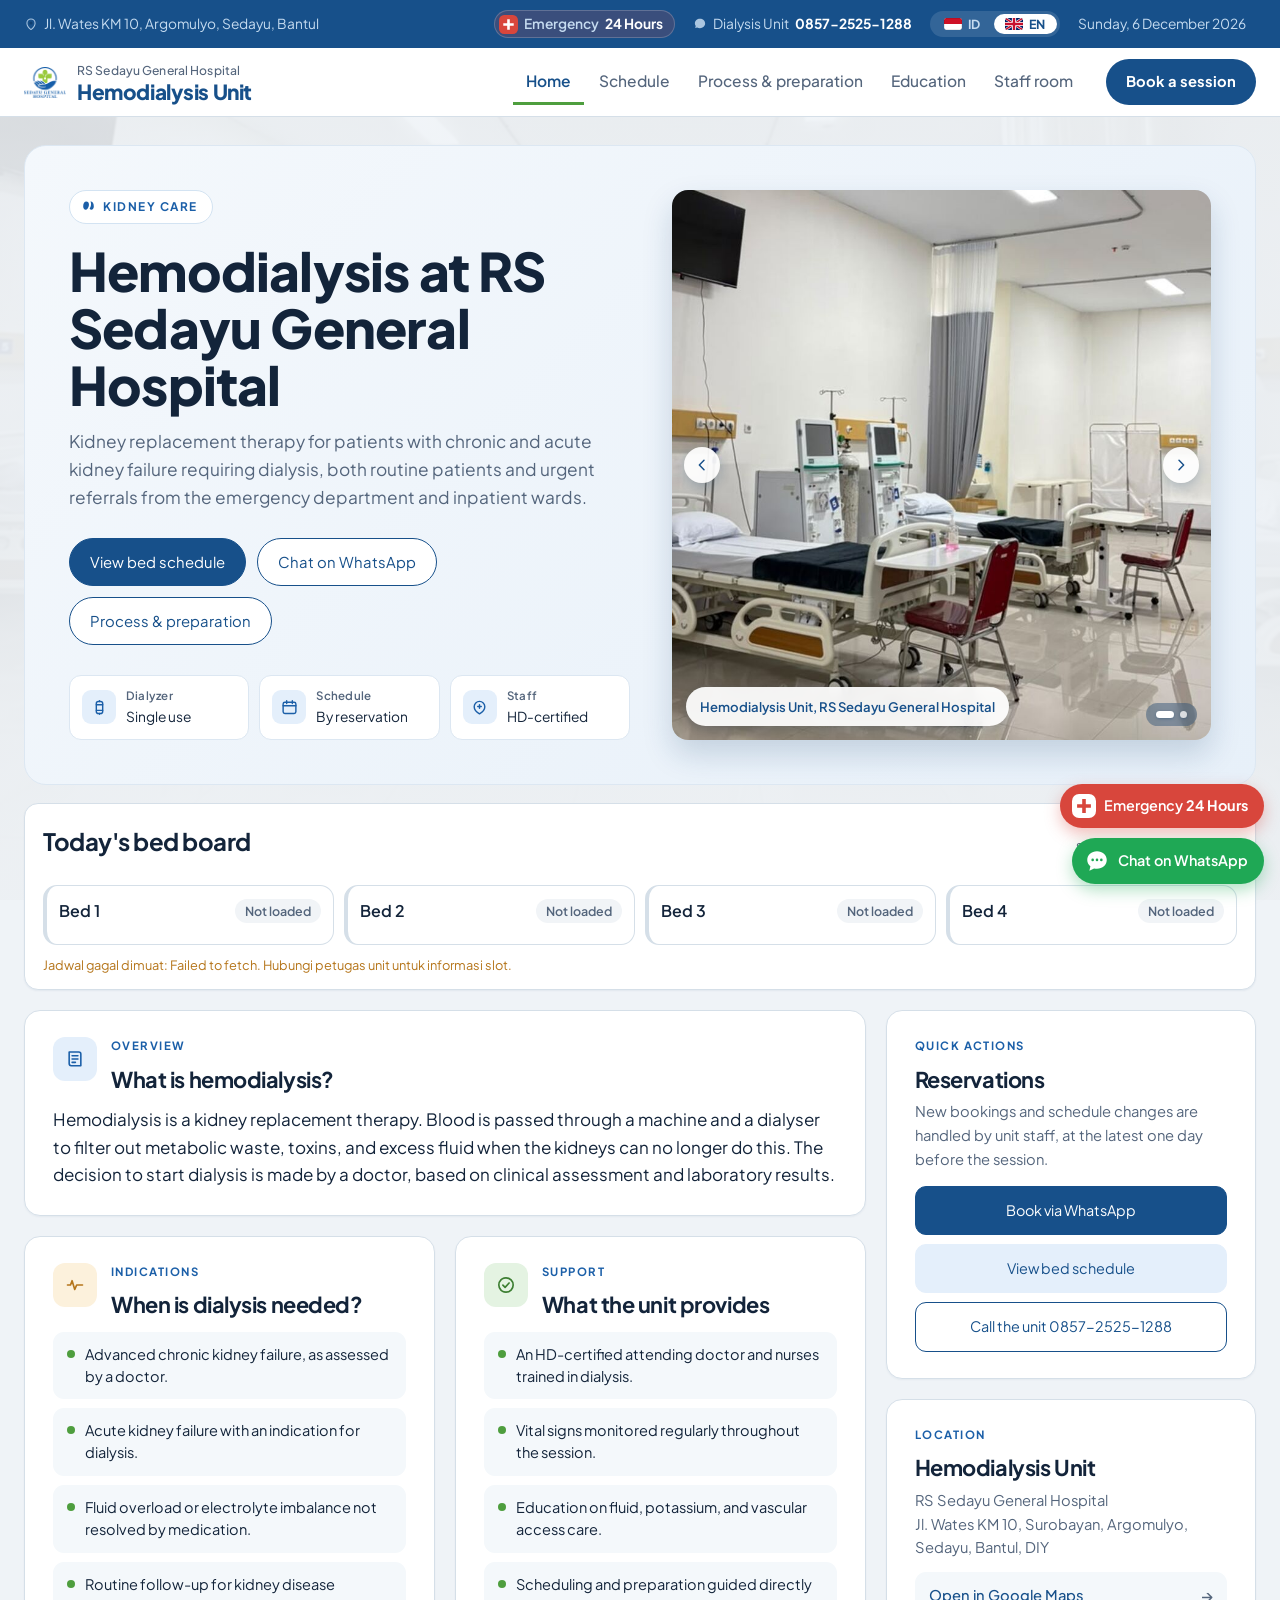
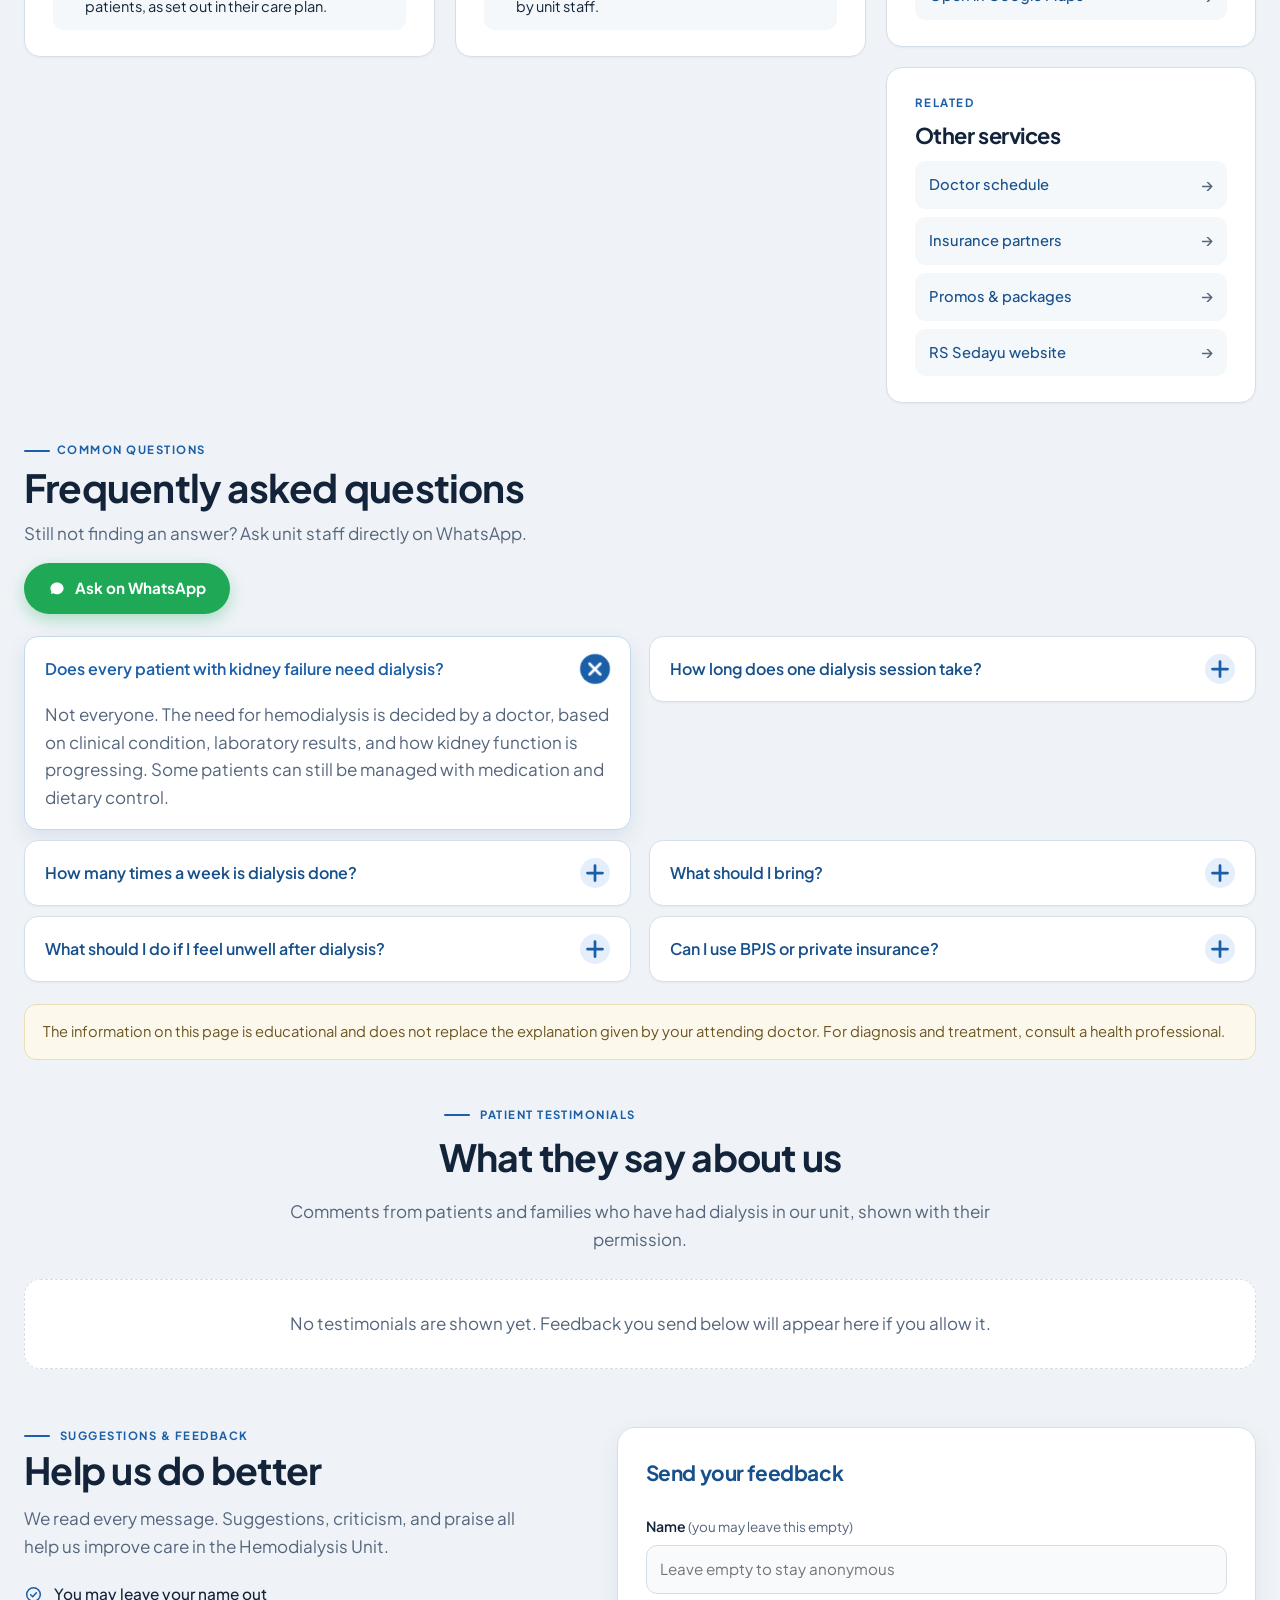
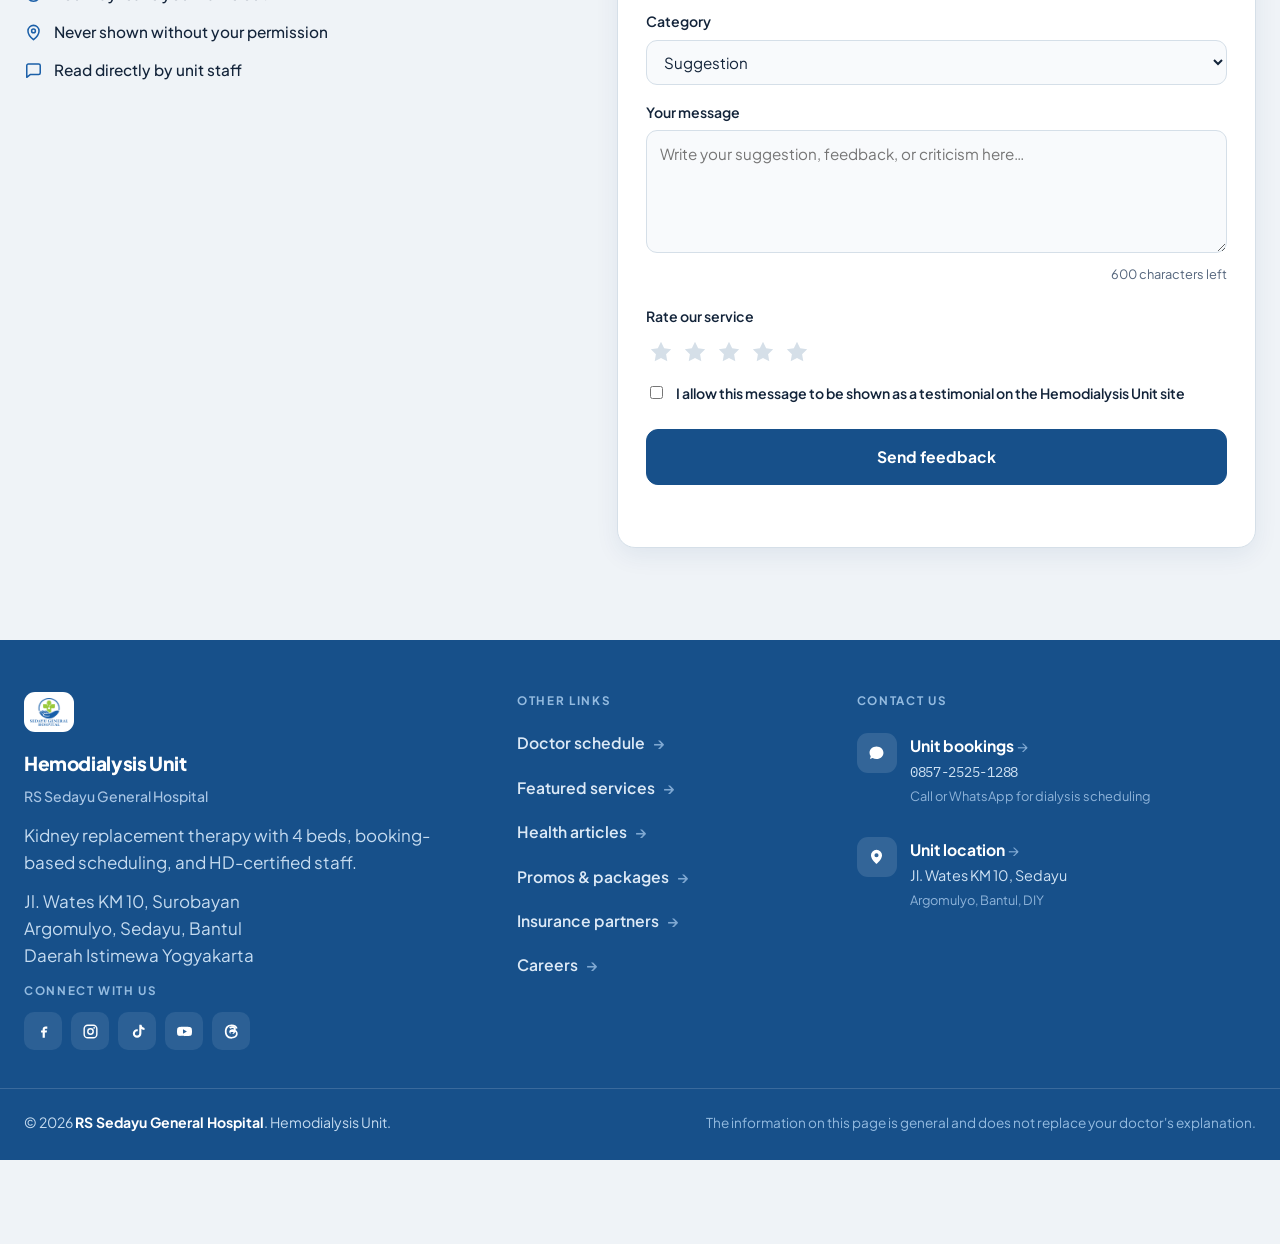
==== index.html @ 42bfd293 "Aplikasi petugas berdiri sendiri, tanpa tulisan bed kosong - Kalimat "Belum ada reservasi hari ini" " ====
<!DOCTYPE html>
<html lang="id">
<head>
<meta charset="utf-8"/>
<meta content="width=device-width, initial-scale=1" name="viewport"/>
<title>Unit Hemodialisis — RS Sedayu General Hospital</title>
<meta content="Jadwal, alur pelayanan, edukasi pasien, dan ruang staf Unit Hemodialisis RS Sedayu General Hospital." name="description"/>
<meta content="#0E3B6B" name="theme-color"/>
<link href="manifest.json" rel="manifest"/>
<link href="assets/img/favicon-32.png?v=63" rel="icon" sizes="32x32" type="image/png"/>
<link href="assets/img/icon-192.png?v=63" rel="icon" sizes="192x192" type="image/png"/>
<link href="assets/img/apple-touch-icon.png?v=63" rel="apple-touch-icon"/>
<link href="https://fonts.googleapis.com" rel="preconnect"/>
<link crossorigin="" href="https://fonts.gstatic.com" rel="preconnect"/>
<link href="https://fonts.googleapis.com/css2?family=IBM+Plex+Mono:wght@400;500&amp;family=Plus+Jakarta+Sans:wght@400;500;600;700;800&amp;display=swap" rel="stylesheet"/>
<link href="assets/css/style.css?v=63" rel="stylesheet"/>
</head>
<body>
<div aria-hidden="true" class="latar-foto"></div>
<a class="skip" data-t="t000" href="#utama">Lompat ke konten</a>
<div class="topbar">
<div class="wrap topbar-in">
<span class="tb tb-alamat" data-t="t001"><svg aria-hidden="true" fill="none" height="14" stroke="currentColor" stroke-linecap="round" stroke-linejoin="round" stroke-width="1.8" viewbox="0 0 24 24" width="14"><path d="M12 21.5s7-5.5 7-11a7 7 0 1 0-14 0c0 5.5 7 11 7 11z"></path><circle cx="12" cy="10.2" fill="#0E3B6B" r="2.6" stroke="none"></circle></svg>Jl. Wates KM 10, Argomulyo, Sedayu, Bantul</span>
<div class="tb-kanan">
<span class="tb tb-igd" data-t="t002"><svg aria-hidden="true" class="igd-tanda" height="19" viewbox="0 0 24 24" width="19"><rect fill="#D8463C" height="24" rx="6.5" width="24"></rect><path d="M10.35 5.4h3.3v4.95h4.95v3.3h-4.95v4.95h-3.3v-4.95H5.4v-3.3h4.95z" fill="#fff"></path></svg>IGD <b>24 Jam</b></span>
<a class="tb" data-t="t003" href="https://wa.me/6285725251288" rel="noopener" target="_blank"><svg aria-hidden="true" fill="currentColor" height="14" stroke="none" viewbox="0 0 24 24" width="14"><path d="M12 3.2c-4.9 0-8.8 3.6-8.8 8 0 1.6.5 3.1 1.5 4.4l-1 3.2 3.4-1a9.6 9.6 0 0 0 4.9 1.3c4.9 0 8.8-3.6 8.8-8s-3.9-7.9-8.8-7.9z"></path></svg>Unit HD <b>0857-2525-1288</b></a>
<div class="bahasa" role="group" aria-label="Pilih bahasa / Choose language">
        <button type="button" class="bhs is-on" data-bhs="id" aria-pressed="true"><svg class="bendera" viewBox="0 0 18 12" width="18" height="12" aria-hidden="true"><rect width="18" height="12" rx="2" fill="#fff"/><path d="M2 0h14a2 2 0 0 1 2 2v4H0V2a2 2 0 0 1 2-2z" fill="#CE1126"/><rect width="18" height="12" rx="2" fill="none" stroke="rgba(0,0,0,.18)"/></svg><span>ID</span></button>
        <button type="button" class="bhs" data-bhs="en" aria-pressed="false"><svg class="bendera" viewBox="0 0 60 40" width="18" height="12" aria-hidden="true"><defs><clipPath id="bdr"><rect width="60" height="40" rx="6"/></clipPath></defs><g clip-path="url(#bdr)"><rect width="60" height="40" fill="#012169"/><path d="M0 0 60 40M60 0 0 40" stroke="#fff" stroke-width="9"/><path d="M0 0 60 40M60 0 0 40" stroke="#C8102E" stroke-width="5"/><path d="M30 0V40M0 20H60" stroke="#fff" stroke-width="14"/><path d="M30 0V40M0 20H60" stroke="#C8102E" stroke-width="8"/></g><rect width="60" height="40" rx="6" fill="none" stroke="rgba(0,0,0,.18)" stroke-width="2"/></svg><span>EN</span></button>
      </div>
      <span class="tb tb-waktu"><span id="tanggal-hari-ini">—</span><b id="status-bed"></b></span>
</div>
</div>
</div>
<header class="masthead">
<div class="wrap masthead-in">
<a class="merek" href="./">
<img alt="" class="logo" src="assets/img/logo.png"/>
<span class="merek-teks">
<span class="rs" data-t="t004">RS Sedayu General Hospital</span>
<h1 data-t="t005">Unit Hemodialisis</h1>
</span>
</a>
<nav aria-label="Navigasi utama" class="tabs">
<button class="tab is-on" data-panel="beranda" data-t="t006">Beranda</button>
<button class="tab" data-panel="jadwal" data-t="t007">Jadwal</button>
<button class="tab" data-panel="alur" data-t="t008">Alur &amp; persiapan</button>
<button class="tab" data-panel="edukasi" data-t="t009">Edukasi</button>
<button class="tab" data-panel="staf" data-t="t010">Ruang staf</button>
</nav>
<a class="btn-daftar" data-t="t011" href="https://wa.me/6285725251288?text=Halo%2C%20saya%20ingin%20membuat%20reservasi%20hemodialisis" rel="noopener" target="_blank">Buat reservasi</a>
</div>
</header>
<main class="wrap" id="utama">
<!-- ============ BERANDA ============ -->
<section class="panel is-on" id="panel-beranda">
<div class="hero">
<div class="hero-teks">
<p class="eyebrow" data-t="t012"><svg aria-hidden="true" fill="currentColor" height="15" viewbox="0 0 24 24" width="15"><path d="M8.5 2.5c2.6 0 4.2 1.9 4.2 4.6 0 4.3-2.6 8.4-5.3 8.4-2.2 0-3.9-2.2-3.9-5.6 0-4.3 2.1-7.4 5-7.4zm7 0c2.9 0 5 3.1 5 7.4 0 3.4-1.7 5.6-3.9 5.6-1 0-2-.6-2.8-1.6 1.4-2.1 2.3-5 2.3-7.4 0-1.6-.4-3-1.1-4z"></path></svg>LAYANAN GINJAL</p>
<h2 class="hero-judul" data-t="t013">Hemodialisis di RS Sedayu General Hospital</h2>
<p class="hero-lede" data-t="t014">Terapi pengganti ginjal untuk pasien gagal ginjal kronik dan gagal ginjal akut dengan indikasi dialisis, baik pasien rutin maupun rujukan cito dari IGD dan rawat inap.</p>
<div class="hero-aksi">
<button class="btn" data-ke="jadwal" data-t="t015">Lihat jadwal bed</button>
<a class="btn btn-ghost" data-t="t016" href="https://wa.me/6285725251288?text=Halo%2C%20saya%20ingin%20menanyakan%20jadwal%20hemodialisis" rel="noopener" target="_blank">Chat WhatsApp</a>
<button class="btn btn-ghost" data-ke="alur" data-t="t017">Alur &amp; persiapan</button>
</div>
<div class="hero-fakta">
<div class="fakta">
<span aria-hidden="true" class="fakta-ikon"><svg fill="none" height="17" stroke="currentColor" stroke-linecap="round" stroke-linejoin="round" stroke-width="2" viewbox="0 0 24 24" width="17"><rect height="17" rx="3" width="9" x="7.5" y="3.5"></rect><path d="M7.5 8h9M7.5 16h9M12 3.5v-1.2M12 20.5v1.2"></path></svg></span>
<span data-t="t018"><b>Dializer</b>Single use</span>
</div>
<div class="fakta">
<span aria-hidden="true" class="fakta-ikon"><svg fill="none" height="17" stroke="currentColor" stroke-linecap="round" stroke-linejoin="round" stroke-width="2" viewbox="0 0 24 24" width="17"><rect height="16" rx="2.5" width="18" x="3" y="4.5"></rect><path d="M3 9.5h18M8 2.5v4M16 2.5v4"></path></svg></span>
<span data-t="t019"><b>Jadwal</b>Berbasis reservasi</span>
</div>
<div class="fakta">
<span aria-hidden="true" class="fakta-ikon"><svg fill="none" height="17" stroke="currentColor" stroke-linecap="round" stroke-linejoin="round" stroke-width="2" viewbox="0 0 24 24" width="17"><path d="M12 21s-7.5-4.6-7.5-10.2A7.5 7.5 0 0 1 12 3.3a7.5 7.5 0 0 1 7.5 7.5C19.5 16.4 12 21 12 21z"></path><path d="M12 8.2v5M9.5 10.7h5"></path></svg></span>
<span data-t="t020"><b>Tenaga</b>Bersertifikat HD</span>
</div>
</div>
</div>
<figure aria-label="Foto Unit Hemodialisis" aria-roledescription="carousel" class="hero-foto">
<div class="slide-jalur" id="slide-jalur" tabindex="0">
<div class="slide-item"><img alt="Ruang dialisis Unit Hemodialisis RS Sedayu General Hospital dengan bed dan mesin hemodialisis" decoding="async" height="900" loading="eager" src="assets/img/unit-hd.jpg?v=63" width="1200"/><span class="slide-ket" data-t="t021">Unit Hemodialisis RS Sedayu General Hospital</span></div>
<div class="slide-item"><img alt="Ruang dialisis dengan beberapa bed dan mesin hemodialisis" decoding="async" height="900" loading="lazy" src="assets/img/galeri-1.jpg?v=63" width="1200"/><span class="slide-ket" data-t="t212">Ruang dialisis</span></div>
</div>
<button aria-label="Foto sebelumnya" class="slide-nav prev" id="slide-mundur" type="button"><svg aria-hidden="true" fill="none" height="16" stroke="currentColor" stroke-linecap="round" stroke-linejoin="round" stroke-width="2.2" viewbox="0 0 24 24" width="16"><path d="M15 5l-7 7 7 7"></path></svg></button>
<button aria-label="Foto berikutnya" class="slide-nav next" id="slide-maju" type="button"><svg aria-hidden="true" fill="none" height="16" stroke="currentColor" stroke-linecap="round" stroke-linejoin="round" stroke-width="2.2" viewbox="0 0 24 24" width="16"><path d="M9 5l7 7-7 7"></path></svg></button>
<div class="slide-titik" id="slide-titik"></div>
</figure>
</div>
<div class="board" id="papan-jadwal">
<div class="board-head">
<h2 data-t="t022">Papan jadwal hari ini</h2>
<p class="board-sub" id="papan-sub">Memuat data…</p>
</div>
<div class="board-body" id="papan-isi"></div>
<p class="board-foot" id="papan-status"></p>
</div>
<a class="promo" data-t="t023" hidden="" href="https://sedayugeneralhospital.com/promo/promo-hemodialisis-8eO6U" id="promo-hd" rel="noopener" target="_blank">
<span class="promo-teks"><strong>Promo Hemodialisis</strong><span id="promo-batas">Berlaku sampai 30 September 2026</span></span>
<span class="promo-aksi">Lihat promo</span>
</a>
<div class="grid-2 stats">
<div class="stat"><p class="stat-num" id="stat-pasien">—</p><p class="stat-lab" data-t="t024">reservasi dialisis hari ini</p></div>
<div class="stat"><p class="stat-num" id="stat-mesin">—</p><p class="stat-lab" data-t="t025">bed terpakai hari ini dari <span id="stat-mesin-total">4</span></p></div>
</div>
<div class="isi-dua">
<div class="kolom-utama">
<article class="kartu">
<div class="kartu-kepala">
<span aria-hidden="true" class="lencana lc-biru"><svg fill="none" height="20" stroke="currentColor" stroke-linecap="round" stroke-linejoin="round" stroke-width="1.9" viewbox="0 0 24 24" width="20"><path d="M5 3.5h11.5a2.5 2.5 0 0 1 2.5 2.5v14H7.5A2.5 2.5 0 0 1 5 17.5z"></path><path d="M8.5 8h7M8.5 12h7M8.5 16h4"></path></svg></span>
<div><p class="mata" data-t="t027">Ringkasan</p><h2 data-t="t028">Apa itu hemodialisis?</h2></div>
</div>
<p data-t="t029">Hemodialisis adalah terapi pengganti ginjal. Darah dialirkan melalui mesin dan dializer untuk menyaring limbah metabolisme, racun, dan kelebihan cairan ketika ginjal tidak lagi mampu menjalankan fungsinya. Keputusan memulai dialisis ditentukan dokter berdasarkan evaluasi klinis dan hasil laboratorium.</p>
</article>
<div class="grid-2 rapat">
<article class="kartu">
<div class="kartu-kepala">
<span aria-hidden="true" class="lencana lc-kuning"><svg fill="none" height="20" stroke="currentColor" stroke-linecap="round" stroke-linejoin="round" stroke-width="2" viewbox="0 0 24 24" width="20"><path d="M3 12h3.6l1.9-5.2 3.2 10.6L14 12h7"></path></svg></span>
<div><p class="mata" data-t="t030">Indikasi</p><h2 data-t="t031">Kapan dialisis dibutuhkan?</h2></div>
</div>
<ul class="poin">
<li data-t="t032">Gagal ginjal kronik tahap lanjut sesuai penilaian dokter.</li>
<li data-t="t033">Gagal ginjal akut dengan indikasi dialisis.</li>
<li data-t="t034">Kelebihan cairan atau gangguan elektrolit yang tidak teratasi dengan obat.</li>
<li data-t="t035">Kontrol rutin pasien penyakit ginjal sesuai rencana medis.</li>
</ul>
</article>
<article class="kartu">
<div class="kartu-kepala">
<span aria-hidden="true" class="lencana lc-hijau"><svg fill="none" height="20" stroke="currentColor" stroke-linecap="round" stroke-linejoin="round" stroke-width="2" viewbox="0 0 24 24" width="20"><circle cx="12" cy="12" r="8.6"></circle><path d="M8.3 12.2l2.6 2.6 4.8-5.2"></path></svg></span>
<div><p class="mata" data-t="t036">Dukungan</p><h2 data-t="t037">Dukungan layanan</h2></div>
</div>
<ul class="poin">
<li data-t="t038">Dokter penanggung jawab bersertifikat HD dan perawat mahir HD.</li>
<li data-t="t039">Tanda vital dipantau berkala selama dialisis berlangsung.</li>
<li data-t="t040">Edukasi cairan, kalium, dan perawatan akses vaskuler.</li>
<li data-t="t041">Jadwal dan persiapan diarahkan langsung oleh petugas unit.</li>
</ul>
</article>
</div>
</div>
<aside class="kolom-sisi">
<article class="kartu">
<p class="mata" data-t="t052">Aksi cepat</p>
<h2 data-t="t053">Reservasi</h2>
<p class="kartu-lede" data-t="t054">Reservasi baru dan perubahan jadwal dialisis dilakukan lewat petugas unit, paling lambat satu hari sebelum jadwal.</p>
<div class="tumpuk">
<a class="btn" data-t="t055" href="https://wa.me/6285725251288?text=Halo%2C%20saya%20ingin%20membuat%20reservasi%20hemodialisis" rel="noopener" target="_blank">Buat reservasi lewat WhatsApp</a>
<button class="btn btn-lembut" data-ke="jadwal" data-t="t056">Lihat jadwal bed</button>
<a class="btn btn-ghost" data-t="t057" href="tel:+6285725251288">Telepon unit 0857-2525-1288</a>
</div>
</article>
<article class="kartu">
<p class="mata" data-t="t058">Lokasi</p>
<h2 data-t="t059">Unit Hemodialisis</h2>
<p class="kartu-lede" data-t="t060">RS Sedayu General Hospital<br/>Jl. Wates KM 10, Surobayan, Argomulyo, Sedayu, Bantul, DIY</p>
<ul class="tautan">
<li data-t="t061"><a href="https://www.google.com/maps/search/?api=1&amp;query=RS+Sedayu+General+Hospital+Argomulyo+Bantul" rel="noopener" target="_blank">Buka di Google Maps<span aria-hidden="true">→</span></a></li>
</ul>
</article>
<article class="kartu">
<p class="mata" data-t="t062">Terkait</p>
<h2 data-t="t063">Layanan lain</h2>
<ul class="tautan">
<li data-t="t064"><a href="https://sedayugeneralhospital.com/jadwal" rel="noopener" target="_blank">Jadwal dokter<span aria-hidden="true">→</span></a></li>
<li data-t="t065"><a href="https://sedayugeneralhospital.com/rekanan" rel="noopener" target="_blank">Rekanan asuransi<span aria-hidden="true">→</span></a></li>
<li data-t="t066"><a href="https://sedayugeneralhospital.com/promo" rel="noopener" target="_blank">Promo &amp; paket<span aria-hidden="true">→</span></a></li>
<li data-t="t067"><a href="https://sedayugeneralhospital.com" rel="noopener" target="_blank">Situs RS Sedayu<span aria-hidden="true">→</span></a></li>
</ul>
</article>
</aside>
</div>
<section aria-labelledby="judul-faq" class="faq faq-tumpuk">
<div class="faq-kiri">
<p class="mata mata-garis" data-t="s01"><span class="garis" aria-hidden="true"></span>Pertanyaan umum</p>
<h2 class="faq-judul" data-t="s02" id="judul-faq">Pertanyaan yang sering diajukan</h2>
<p class="faq-lede" data-t="s03">Belum menemukan jawabannya? Tanyakan langsung kepada petugas unit lewat WhatsApp.</p>
<a class="btn-wa" data-t="s04" href="https://wa.me/6285725251288?text=Halo%2C%20saya%20ingin%20bertanya%20tentang%20layanan%20hemodialisis" target="_blank" rel="noopener"><svg viewBox="0 0 24 24" width="18" height="18" aria-hidden="true" fill="currentColor"><path d="M12 3.2c-4.9 0-8.8 3.6-8.8 8 0 1.6.5 3.1 1.5 4.4l-1 3.2 3.4-1a9.6 9.6 0 0 0 4.9 1.3c4.9 0 8.8-3.6 8.8-8s-3.9-7.9-8.8-7.9z"/></svg>Tanya lewat WhatsApp</a>
</div>
<div class="faq-daftar">
<details class="tanya" open="">
<summary data-t="t070">Apakah semua pasien gagal ginjal harus cuci darah?<svg aria-hidden="true" class="panah" fill="none" height="20" stroke="currentColor" stroke-linecap="round" stroke-linejoin="round" stroke-width="2.2" viewbox="0 0 24 24" width="20"><path d="M12 6v12M6 12h12"></path></svg></summary>
<div class="jawab"><p data-t="t071">Tidak semua. Kebutuhan hemodialisis ditentukan dokter berdasarkan kondisi klinis, hasil pemeriksaan laboratorium, dan perkembangan fungsi ginjal. Sebagian pasien masih cukup dikelola dengan obat dan pengaturan makan.</p></div>
</details>
<details class="tanya">
<summary data-t="t072">Berapa lama satu sesi dialisis berlangsung?<svg aria-hidden="true" class="panah" fill="none" height="20" stroke="currentColor" stroke-linecap="round" stroke-linejoin="round" stroke-width="2.2" viewbox="0 0 24 24" width="20"><path d="M12 6v12M6 12h12"></path></svg></summary>
<div class="jawab"><p data-t="t073">Rata-rata 4–5 jam, sudah termasuk penimbangan berat badan, pemasangan akses, dan observasi setelah dialisis. Datanglah 30 menit sebelum jam reservasi agar pemeriksaan awal tidak terburu-buru.</p></div>
</details>
<details class="tanya">
<summary data-t="t074">Berapa kali dialisis dilakukan dalam seminggu?<svg aria-hidden="true" class="panah" fill="none" height="20" stroke="currentColor" stroke-linecap="round" stroke-linejoin="round" stroke-width="2.2" viewbox="0 0 24 24" width="20"><path d="M12 6v12M6 12h12"></path></svg></summary>
<div class="jawab"><p data-t="t075">Frekuensinya ditentukan dokter penanggung jawab, berbeda antar pasien. Di unit ini jadwal tidak memakai shift tetap, melainkan disepakati bersama petugas lewat reservasi.</p></div>
</details>
<details class="tanya">
<summary data-t="t076">Apa yang perlu dibawa saat datang?<svg aria-hidden="true" class="panah" fill="none" height="20" stroke="currentColor" stroke-linecap="round" stroke-linejoin="round" stroke-width="2.2" viewbox="0 0 24 24" width="20"><path d="M12 6v12M6 12h12"></path></svg></summary>
<div class="jawab"><p data-t="t077">Kartu kontrol dialisis, kartu identitas, kartu jaminan, dan obat rutin yang sedang diminum. Pasien baru menambahkan surat pengantar serta hasil laboratorium terbaru dari Poliklinik Penyakit Dalam atau IGD.</p></div>
</details>
<details class="tanya">
<summary data-t="t078">Apa yang harus dilakukan bila ada keluhan setelah dialisis?<svg aria-hidden="true" class="panah" fill="none" height="20" stroke="currentColor" stroke-linecap="round" stroke-linejoin="round" stroke-width="2.2" viewbox="0 0 24 24" width="20"><path d="M12 6v12M6 12h12"></path></svg></summary>
<div class="jawab"><p data-t="t079">Hubungi petugas unit di 0857-2525-1288 untuk keluhan ringan. Bila muncul sesak hebat, nyeri dada, perdarahan dari lokasi tusukan yang tidak berhenti, demam tinggi, atau penurunan kesadaran, segera ke IGD tanpa menunggu jadwal berikutnya.</p></div>
</details>
<details class="tanya">
<summary data-t="t080">Apakah bisa memakai BPJS atau asuransi?<svg aria-hidden="true" class="panah" fill="none" height="20" stroke="currentColor" stroke-linecap="round" stroke-linejoin="round" stroke-width="2.2" viewbox="0 0 24 24" width="20"><path d="M12 6v12M6 12h12"></path></svg></summary>
<div class="jawab"><p data-t="t081">Daftar penjamin yang bekerja sama tercantum di halaman rekanan RS Sedayu General Hospital. Pastikan status penjaminan Anda saat membuat reservasi agar tidak ada kendala pada hari dialisis.</p></div>
</details>
</div>
</section>
<p class="catatan-edu" data-t="t082">Informasi di halaman ini bersifat edukatif dan tidak menggantikan penjelasan dokter penanggung jawab pasien. Untuk diagnosis dan penanganan, konsultasikan kondisi Anda kepada tenaga kesehatan.</p>
  <section class="testi" aria-labelledby="judul-testi">
    <div class="testi-kepala">
      <p class="mata mata-garis" data-t="s05"><span class="garis" aria-hidden="true"></span>Testimoni pasien</p>
      <h2 id="judul-testi" data-t="s06">Apa kata mereka tentang kami</h2>
      <p class="testi-lede" data-t="s07">Pendapat pasien dan keluarga yang pernah menjalani dialisis di unit kami, ditampilkan atas izin mereka.</p>
    </div>
    <div class="testi-grid" id="testi-isi"></div>
    <p class="note" id="testi-catatan"></p>
  </section>
  <section class="saran" aria-labelledby="judul-saran">
    <div class="saran-kiri">
      <p class="mata mata-garis" data-t="s08"><span class="garis" aria-hidden="true"></span>Kotak saran &amp; masukan</p>
      <h2 id="judul-saran" data-t="s09">Bantu kami menjadi lebih baik</h2>
      <p class="saran-lede" data-t="s10">Setiap masukan kami baca. Saran, kritik, maupun apresiasi sama-sama membantu kami memperbaiki pelayanan Unit Hemodialisis.</p>
      <ul class="saran-poin">
        <li><svg viewBox="0 0 24 24" width="19" height="19" aria-hidden="true" fill="none" stroke="currentColor" stroke-width="1.9" stroke-linecap="round" stroke-linejoin="round"><circle cx="12" cy="12" r="8.6"/><path d="M8.4 12.2l2.6 2.6 4.6-5"/></svg><span data-t="s11">Boleh tanpa nama</span></li>
        <li><svg viewBox="0 0 24 24" width="19" height="19" aria-hidden="true" fill="none" stroke="currentColor" stroke-width="1.9" stroke-linecap="round" stroke-linejoin="round"><path d="M12 21s7-5.5 7-11a7 7 0 1 0-14 0c0 5.5 7 11 7 11z"/><circle cx="12" cy="10" r="2.4"/></svg><span data-t="s12">Tidak ditampilkan tanpa izin Anda</span></li>
        <li><svg viewBox="0 0 24 24" width="19" height="19" aria-hidden="true" fill="none" stroke="currentColor" stroke-width="1.9" stroke-linecap="round" stroke-linejoin="round"><path d="M20.5 15.2a2 2 0 0 1-2 2H7.8L3.5 20.6V5.8a2 2 0 0 1 2-2h13a2 2 0 0 1 2 2z"/></svg><span data-t="s13">Dibaca langsung oleh petugas unit</span></li>
      </ul>
    </div>
    <form class="saran-kartu" id="form-saran" novalidate>
      <h3 data-t="s14">Kirim saran Anda</h3>
      <label for="sr-nama"><span data-t="s15">Nama</span> <em data-t="s16">(boleh dikosongkan)</em></label>
      <input id="sr-nama" name="nama" type="text" maxlength="40" autocomplete="name" data-ph="s17" placeholder="Kosongkan bila ingin tanpa nama">
      <label for="sr-kategori" data-t="s18">Kategori</label>
      <select id="sr-kategori" name="kategori">
        <option data-t="s19">Saran</option>
        <option data-t="s20">Kritik</option>
        <option data-t="s21">Apresiasi</option>
        <option data-t="s22">Pertanyaan</option>
      </select>
      <label for="sr-pesan" data-t="s23">Pesan Anda</label>
      <textarea id="sr-pesan" name="pesan" rows="4" maxlength="600" required data-ph="s24" placeholder="Tuliskan saran, masukan, atau kritik Anda di sini…"></textarea>
      <p class="sisa-huruf"><span id="sr-sisa">600</span> <span data-t="s25">huruf tersisa</span></p>
      <p class="label-nilai" data-t="s26">Penilaian layanan</p>
      <div class="bintang" id="sr-bintang" role="radiogroup" aria-label="Penilaian layanan"></div>
      <label class="setuju"><input type="checkbox" id="sr-izin"><span data-t="s27">Saya mengizinkan pesan ini ditampilkan sebagai testimoni di situs Unit Hemodialisis</span></label>
      <button type="submit" class="btn" id="sr-kirim" data-t="s28">Kirim saran</button>
      <p class="sr-pesan" id="sr-status" role="status"></p>
    </form>
  </section>
</section>
<!-- ============ JADWAL ============ -->
<section class="panel" hidden="" id="panel-jadwal">
<h2 data-t="t083">Jadwal dialisis</h2>
<p class="lede" data-t="t084">Unit tidak memakai shift tetap. Setiap sesi dialisis dijadwalkan lewat reservasi. Pilih tanggal untuk melihat pemakaian 4 bed.</p>
<div aria-label="Pilih tanggal" class="dayrow" id="pilih-hari" role="group"></div>
<div class="board-body" id="jadwal-isi"></div>
<p class="board-foot" id="jadwal-status"></p>
<h3 data-t="t085">Cara membuat reservasi</h3>
<ol class="checks">
<li data-t="t086">Hubungi petugas unit di <a href="https://wa.me/6285725251288" rel="noopener" target="_blank">0857-2525-1288</a> (telepon atau WhatsApp) untuk memilih tanggal dan jam yang masih tersedia.</li>
<li data-t="t087">Pasien baru membawa surat pengantar dan hasil laboratorium terbaru dari Poliklinik Penyakit Dalam atau IGD.</li>
<li data-t="t088">Datang 30 menit sebelum jam reservasi untuk pendaftaran, penimbangan, dan pemeriksaan awal.</li>
</ol>
<p class="note" data-t="t089">Durasi dialisis rata-rata 4–5 jam, termasuk penimbangan, pemasangan akses, dan observasi pasca-dialisis.</p>
</section>
<!-- ============ ALUR ============ -->
<section class="panel" hidden="" id="panel-alur">
<h2 data-t="t090">Alur pelayanan</h2>
<p class="lede" data-t="t091">Urutan yang dilalui pasien setiap kali datang untuk dialisis.</p>
<ol class="flow">
<li><h3 data-t="t092">Pendaftaran</h3><p data-t="t093">Pasien mendaftar di loket dengan kartu identitas, kartu jaminan, dan kartu kontrol dialisis.</p></li>
<li><h3 data-t="t094">Penimbangan berat badan</h3><p data-t="t095">Berat badan pra-dialisis ditimbang untuk menghitung target ultrafiltrasi. Selisih dengan berat kering menentukan jumlah cairan yang ditarik.</p></li>
<li><h3 data-t="t096">Pemeriksaan awal</h3><p data-t="t097">Perawat memeriksa tanda vital, keluhan, kondisi akses vaskuler, dan menilai kelayakan dialisis hari itu bersama dokter.</p></li>
<li><h3 data-t="t098">Priming mesin</h3><p data-t="t099">Mesin dan dializer disiapkan sesuai resep dialisis, diverifikasi dua petugas sebelum digunakan.</p></li>
<li><h3 data-t="t100">Dialisis berlangsung</h3><p data-t="t101">Tanda vital dipantau berkala. Sampaikan kepada perawat jika muncul pusing, mual, kram, atau sesak.</p></li>
<li><h3 data-t="t102">Terminasi dan observasi</h3><p data-t="t103">Darah dikembalikan, akses ditekan hingga perdarahan berhenti, berat badan pasca-dialisis ditimbang, dan pasien diobservasi sebelum pulang.</p></li>
</ol>
<h2 data-t="t104">Persiapan sebelum datang</h2>
<ul class="checks">
<li data-t="t105">Bawa kartu kontrol dialisis dan obat rutin yang sedang diminum.</li>
<li data-t="t106">Makan secukupnya sebelum dialisis, jangan datang dalam keadaan perut kosong.</li>
<li data-t="t107">Gunakan baju berlengan longgar agar akses vaskuler mudah dijangkau.</li>
<li data-t="t108">Datang 30 menit sebelum jam reservasi agar penimbangan dan pemeriksaan tidak terburu-buru.</li>
<li data-t="t109">Beri tahu petugas bila sejak dialisis terakhir mengalami demam, muntah, diare, atau perdarahan.</li>
</ul>
</section>
<!-- ============ EDUKASI ============ -->
<section class="panel" hidden="" id="panel-edukasi">
<h2 data-t="t110">Edukasi pasien</h2>
<p class="lede" data-t="t111">Empat hal yang paling menentukan kondisi Anda di antara dua jadwal dialisis.</p>
<div class="grid-2">
<article class="edu">
<span aria-hidden="true" class="edu-ikon ik-cairan"><svg fill="currentColor" height="30" viewbox="0 0 24 24" width="30"><path d="M12 2.6c3.7 4.5 5.8 7.5 5.8 10.1a5.8 5.8 0 0 1-11.6 0c0-2.6 2.1-5.6 5.8-10.1z"></path></svg></span>
<h3 data-t="t112">Cairan</h3>
<p data-t="t113">Kenaikan berat badan antar dialisis sebaiknya tidak melebihi 3–5% berat kering. Kelebihan cairan menyebabkan sesak, bengkak, dan tekanan darah naik, serta membuat penarikan cairan saat dialisis terasa berat.</p>
<p class="tip" data-t="t114">Ukur minum dengan botol takar, hisap es batu kecil untuk mengurangi haus, dan kurangi makanan asin karena garam memicu rasa haus.</p>
</article>
<article class="edu">
<span aria-hidden="true" class="edu-ikon ik-kalium"><svg fill="currentColor" height="30" viewbox="0 0 24 24" width="30"><path d="M12 20.3 4.6 13a4.6 4.6 0 1 1 7.4-5.3A4.6 4.6 0 1 1 19.4 13z"></path><path d="M3.2 12.4h4l1.6-3.2 2.6 7 2-4.3 1.2 2h4" fill="none" stroke="#fff" stroke-linecap="round" stroke-linejoin="round" stroke-width="1.6"></path></svg></span>
<h3 data-t="t115">Kalium</h3>
<p data-t="t116">Kalium tinggi dapat menimbulkan aritmia dan henti jantung tanpa gejala pendahuluan yang jelas. Batasi pisang, air kelapa, alpukat, kentang, bayam, kacang-kacangan, dan kuah sayur yang pekat.</p>
<p class="tip" data-t="t117">Potong kecil sayuran lalu rendam air hangat 2 jam dan rebus dengan air baru untuk menurunkan kadar kaliumnya.</p>
</article>
<article class="edu">
<span aria-hidden="true" class="edu-ikon ik-akses"><svg fill="currentColor" height="30" viewbox="0 0 24 24" width="30"><path d="M3 12h3.4l2-5.4 3.2 11.2 2.4-6.6 1.4 3.2H21" fill="none" stroke="currentColor" stroke-linecap="round" stroke-linejoin="round" stroke-width="2.1"></path></svg></span>
<h3 data-t="t118">Akses vaskuler</h3>
<p data-t="t119">Fistula atau kateter adalah jalur hidup Anda. Raba getaran (<em>thrill</em>) pada fistula setiap hari; bila getaran hilang, lengan nyeri, atau area kemerahan dan bengkak, segera hubungi unit.</p>
<p class="tip" data-t="t120">Jangan mengukur tekanan darah, mengambil darah, atau mengangkat beban berat dengan lengan yang terpasang fistula. Kateter jangan sampai basah.</p>
</article>
<article class="edu">
<span aria-hidden="true" class="edu-ikon ik-obat"><svg fill="currentColor" height="30" viewbox="0 0 24 24" width="30"><rect height="6.8" rx="3.4" transform="rotate(-38 12 12)" width="18.8" x="2.6" y="8.6"></rect><path d="M9.1 14.9 14.9 9.1" fill="none" stroke="#fff" stroke-linecap="round" stroke-width="1.7"></path></svg></span>
<h3 data-t="t121">Obat dan nutrisi</h3>
<p data-t="t122">Pengikat fosfat diminum bersama suapan pertama, bukan setelah makan. Kebutuhan protein pasien dialisis justru lebih tinggi dari orang sehat, jadi jangan mengurangi lauk tanpa anjuran dokter atau ahli gizi.</p>
<p class="tip" data-t="t123">Bawa daftar obat setiap kontrol, termasuk jamu dan suplemen, karena sebagian dapat membebani ginjal dan jantung.</p>
</article>
</div>
<div class="warn">
<h3 data-t="t124">Segera ke IGD tanpa menunggu jadwal bila</h3>
<ul>
<li data-t="t125">Sesak napas hebat atau tidak bisa berbaring datar.</li>
<li data-t="t126">Nyeri dada, jantung berdebar tidak teratur, atau lemas mendadak.</li>
<li data-t="t127">Perdarahan dari lokasi tusukan yang tidak berhenti dengan penekanan.</li>
<li data-t="t128">Demam tinggi, menggigil, atau kateter tampak bernanah.</li>
<li data-t="t129">Kejang, penurunan kesadaran, atau muntah terus-menerus.</li>
</ul>
</div>
</section>
<!-- ============ RUANG STAF ============ -->
<section class="panel" hidden="" id="panel-staf">
<div class="gate" id="gerbang-staf">
<h2 data-t="t130">Ruang staf</h2>
<p data-t="t131">Berisi daftar SPO, ceklis harian, dan rekap tindakan unit. Masukkan PIN unit untuk membuka.</p>
<div class="gate-form">
<label data-t="t132" for="pin">PIN unit</label>
<input autocomplete="off" id="pin" inputmode="numeric" placeholder="••••" type="password"/>
<button class="btn" data-t="t133" id="buka-staf">Buka</button>
</div>
<p class="err" id="pin-pesan" role="alert"></p>
<p class="note" data-t="t134">Data pasien disimpan di Google Sheet unit yang bersifat privat, bukan di situs ini. Setiap penyimpanan diperiksa PIN-nya di server, dan PIN diblokir sementara setelah 5 kali salah. Pengunjung umum hanya melihat bed terisi atau kosong.</p>
</div>
<div hidden="" id="isi-staf">
<div class="staf-head">
<h2 data-t="t135">Ruang staf</h2>
<button class="btn btn-ghost" data-t="t136" id="kunci-staf">Kunci kembali</button>
</div>
<p class="note" id="info-codeblue"></p>
<div class="staf-dua">
<details class="staf-kolom lipat">
<summary><h3 data-t="t137" id="judul-form">Tambah reservasi</h3><span aria-hidden="true" class="lipat-panah"><svg fill="none" height="16" stroke="currentColor" stroke-linecap="round" stroke-linejoin="round" stroke-width="2.2" viewbox="0 0 24 24" width="16"><path d="M6 9l6 6 6-6"></path></svg></span></summary>
<div aria-live="polite" class="status-bed" id="status-bed-form"></div>
<div class="form-res" id="form-reservasi">
<label data-t="f01">Tanggal<input id="res-tanggal" type="date"/></label>
<label data-t="f02">Bed<select id="res-bed"></select></label>
<label class="span2" data-t="f03">Shift<select id="res-shift"><option data-t="t200" value="P">Pagi · 06.00–11.00</option><option data-t="t201" value="S">Siang · 13.30–19.00</option></select></label>
<label class="span2" data-t="f05">Nama pasien<input autocomplete="off" id="res-nama" maxlength="60" placeholder="Tn Budi S" type="text"/></label>
<label data-t="f06">Status pasien<select id="res-status"><option data-t="t138">Pasien Baru</option><option data-t="t139">Pasien Rutin</option></select></label>
<label data-t="f07">RS perujuk<input id="res-rs" maxlength="40" placeholder="misal: RS Panti Rapih" type="text"/></label>
<label class="span2" data-t="f08">Alamat (opsional)<input id="res-alamat" maxlength="60" placeholder="misal: Gamping, Sleman" type="text"/></label>
<label class="span2" data-t="f09">Keterangan (opsional)<input id="res-ket" maxlength="200" placeholder="misal: akses CDL, cek HB ulang" type="text"/></label>
<label data-t="f10">Diisi oleh (opsional)<input id="res-petugas" maxlength="30" placeholder="nama petugas" type="text"/></label>
</div>
<div class="ceklis-aksi">
<button class="btn" data-t="t140" id="simpan-res">Simpan reservasi</button>
<button class="btn btn-ghost" data-t="t141" hidden="" id="batal-res">Batal</button>
<span id="res-pesan" role="status"></span>
</div>
</details>
<details class="staf-kolom lipat">
<summary><h3 data-t="t220">Daftar tunggu</h3><span aria-hidden="true" class="lipat-panah"><svg fill="none" height="16" stroke="currentColor" stroke-linecap="round" stroke-linejoin="round" stroke-width="2.2" viewbox="0 0 24 24" width="16"><path d="M6 9l6 6 6-6"></path></svg></span></summary>
<p class="lede" data-t="t221">Pasien yang menunggu bed kosong pada tanggal yang dipilih di formulir sebelah. Tekan Pindahkan bila ada bed yang kosong.</p>
<ul class="docs" id="daftar-tunggu"></ul>
</details>
</div>
<div class="staf-dua staf-dua-isian">
<details class="lipat">
<summary><h3 data-t="t222">Register pasien dialisis</h3><span aria-hidden="true" class="lipat-panah"><svg fill="none" height="16" stroke="currentColor" stroke-linecap="round" stroke-linejoin="round" stroke-width="2.2" viewbox="0 0 24 24" width="16"><path d="M6 9l6 6 6-6"></path></svg></span></summary>
<p class="lede" data-t="t223">Tersimpan ke Google Sheet register pasien dialisis unit.</p>
<div class="pakai-data">
<label data-t="t228">Salin dari pasien terdaftar<select id="pilih-pasien-register"></select></label>
<button class="btn btn-ghost" data-t="t229" id="pakai-pasien-register" type="button">Pakai data</button>
</div>
<div class="form-res" id="form-register"></div>
<div class="ceklis-aksi">
<button class="btn" data-t="t224" id="simpan-register">Simpan register</button>
<span id="register-pesan" role="status"></span>
</div>
</details>
<details class="lipat">
<summary><h3 data-t="t225">Tindakan harian HD</h3><span aria-hidden="true" class="lipat-panah"><svg fill="none" height="16" stroke="currentColor" stroke-linecap="round" stroke-linejoin="round" stroke-width="2.2" viewbox="0 0 24 24" width="16"><path d="M6 9l6 6 6-6"></path></svg></span></summary>
<p class="lede" data-t="t226">Tersimpan ke tab bulan berjalan pada Google Sheet tindakan harian.</p>
<div class="form-res" id="form-tindakan"></div>
<div class="ceklis-aksi">
<button class="btn" data-t="t227" id="simpan-tindakan">Simpan tindakan</button>
<span id="tindakan-pesan" role="status"></span>
</div>
</details>
</div>
<datalist id="rs-rujukan"></datalist>
<datalist id="daftar-pasien"></datalist>
<h3 data-t="t142">Reservasi mendatang</h3>
<ul class="docs kartu-res" id="daftar-res"></ul>
<details class="lipat">
<summary><h3 data-t="t143">Dokumen dan SPO</h3><span aria-hidden="true" class="lipat-panah"><svg fill="none" height="16" stroke="currentColor" stroke-linecap="round" stroke-linejoin="round" stroke-width="2.2" viewbox="0 0 24 24" width="16"><path d="M6 9l6 6 6-6"></path></svg></span></summary>
<ul class="docs" id="daftar-spo"></ul>
</details>
<details class="lipat">
<summary><h3 data-t="t144">Ceklis harian</h3><span aria-hidden="true" class="lipat-panah"><svg fill="none" height="16" stroke="currentColor" stroke-linecap="round" stroke-linejoin="round" stroke-width="2.2" viewbox="0 0 24 24" width="16"><path d="M6 9l6 6 6-6"></path></svg></span></summary>
<p class="lede" data-t="t145">Tersimpan di perangkat ini per tanggal. Salin hasilnya ke buku ceklis unit di akhir hari.</p>
<div class="grid-2" id="ceklis"></div>
<div class="ceklis-aksi">
<button class="btn" data-t="t146" id="salin-ceklis">Salin rekap ceklis</button>
<button class="btn btn-ghost" data-t="t147" id="reset-ceklis">Kosongkan hari ini</button>
<span class="ok" id="ceklis-pesan" role="status"></span>
</div>
</details>
<details class="lipat">
<summary><h3 data-t="t148">Rekap tindakan</h3><span aria-hidden="true" class="lipat-panah"><svg fill="none" height="16" stroke="currentColor" stroke-linecap="round" stroke-linejoin="round" stroke-width="2.2" viewbox="0 0 24 24" width="16"><path d="M6 9l6 6 6-6"></path></svg></span></summary>
<div class="stats stats-staf">
<div class="stat"><p class="stat-num" id="stat-bulan">—</p><p class="stat-lab" data-t="t026">tindakan bulan ini</p></div>
</div>
<div class="bars" id="rekap-bar"></div>
<p class="note" id="rekap-ket"></p>
</details>
</div>
</section>
</main>
<footer class="kaki">
<div class="wrap kaki-atas">
<div class="kaki-merek">
<img alt="" class="kaki-logo" src="assets/img/logo.png"/>
<p class="kaki-nama" data-t="t149">Unit Hemodialisis<br/><span>RS Sedayu General Hospital</span></p>
<p data-t="t150">Terapi pengganti ginjal dengan 4 bed, jadwal berbasis reservasi, dan tenaga bersertifikat HD.</p>
<p data-t="t151">Jl. Wates KM 10, Surobayan<br/>Argomulyo, Sedayu, Bantul<br/>Daerah Istimewa Yogyakarta</p>
<p class="kaki-sub" data-t="t152">Terhubung dengan kami</p>
<div class="kaki-sosial">
<a aria-label="Facebook RS Sedayu General Hospital" href="https://www.facebook.com/people/RS-Sedayu-General-Hospital/61584137799789/" rel="noopener" target="_blank"><svg aria-hidden="true" fill="currentColor" height="19" viewbox="0 0 24 24" width="19"><path d="M14.5 8.4h2.3V5.6h-2.3c-2 0-3.6 1.6-3.6 3.6v1.4H8.9v2.8h2v6.6h2.8v-6.6h2.3l.5-2.8h-2.8V9.2c0-.4.4-.8.8-.8z"></path></svg></a>
<a aria-label="Instagram RS Sedayu General Hospital" href="https://www.instagram.com/sedayugeneralhospital/" rel="noopener" target="_blank"><svg aria-hidden="true" fill="currentColor" height="19" viewbox="0 0 24 24" width="19"><rect fill="none" height="16" rx="4.6" stroke="currentColor" stroke-width="1.8" width="16" x="4" y="4"></rect><circle cx="12" cy="12" fill="none" r="3.4" stroke="currentColor" stroke-width="1.8"></circle><circle cx="16.6" cy="7.4" r="1.1"></circle></svg></a>
<a aria-label="TikTok RS Sedayu General Hospital" href="https://www.tiktok.com/@sedayugeneralhospital" rel="noopener" target="_blank"><svg aria-hidden="true" fill="currentColor" height="19" viewbox="0 0 24 24" width="19"><path d="M14.3 3.5h2.6a4.6 4.6 0 0 0 4 4v2.6a7.1 7.1 0 0 1-4-1.3v5.6a5.4 5.4 0 1 1-5.4-5.4c.3 0 .5 0 .8.1v2.7a2.7 2.7 0 1 0 1.9 2.6z"></path></svg></a>
<a aria-label="YouTube RS Sedayu General Hospital" href="https://www.youtube.com/@SedayuGeneralHospital" rel="noopener" target="_blank"><svg aria-hidden="true" fill="currentColor" height="19" viewbox="0 0 24 24" width="19"><path d="M21.1 8.2a2.4 2.4 0 0 0-1.7-1.7C17.9 6.1 12 6.1 12 6.1s-5.9 0-7.4.4A2.4 2.4 0 0 0 2.9 8.2 25 25 0 0 0 2.5 12a25 25 0 0 0 .4 3.8 2.4 2.4 0 0 0 1.7 1.7c1.5.4 7.4.4 7.4.4s5.9 0 7.4-.4a2.4 2.4 0 0 0 1.7-1.7 25 25 0 0 0 .4-3.8 25 25 0 0 0-.4-3.8zM10.1 14.8V9.2l4.9 2.8z"></path></svg></a>
<a aria-label="Threads RS Sedayu General Hospital" href="https://www.threads.com/@sedayugeneralhospital" rel="noopener" target="_blank"><svg aria-hidden="true" fill="currentColor" height="19" viewbox="0 0 24 24" width="19"><path d="M12.2 21c-2.9 0-5.1-1-6.6-2.8C4.3 16.6 3.6 14.5 3.6 12s.7-4.6 2-6.2C7.1 4 9.3 3 12.2 3c2 0 3.7.5 5 1.4 1.2.9 2 2.1 2.5 3.6l-2.2.6c-.7-2.2-2.3-3.4-5.3-3.4-2.2 0-3.8.7-4.9 2-1 1.2-1.5 2.9-1.5 4.8s.5 3.6 1.5 4.8c1.1 1.3 2.7 2 4.9 2 2 0 3.4-.5 4.3-1.4.8-.8 1.2-1.8 1.2-2.7 0-1-.4-1.8-1.1-2.4-.4 1.6-1.8 3-4 3-1.9 0-3.4-1.2-3.4-3 0-1.9 1.6-3.1 3.9-3.1.8 0 1.5.1 2.1.3 0-1.2-.8-1.9-2.2-1.9-1 0-1.7.3-2.2 1l-1.8-1.2c.9-1.3 2.3-1.9 4-1.9 2.8 0 4.4 1.7 4.4 4.3v.6c1.5.9 2.4 2.4 2.4 4.3 0 1.6-.6 3.1-1.9 4.2-1.3 1.2-3.2 1.8-5.7 1.8zm.3-8.3c-1.2 0-1.9.5-1.9 1.2 0 .7.6 1.2 1.5 1.2 1.3 0 2.2-.9 2.4-2.2-.6-.1-1.3-.2-2-.2z"></path></svg></a>
</div>
</div>
<nav aria-labelledby="kaki-taut" class="kaki-kolom">
<p class="kaki-sub" data-t="t153" id="kaki-taut">Tautan lainnya</p>
<ul class="kaki-taut">
<li data-t="t154"><a href="https://sedayugeneralhospital.com/jadwal" rel="noopener" target="_blank">Jadwal dokter<span aria-hidden="true">→</span></a></li>
<li data-t="t155"><a href="https://sedayugeneralhospital.com/coe" rel="noopener" target="_blank">Layanan unggulan<span aria-hidden="true">→</span></a></li>
<li data-t="t156"><a href="https://sedayugeneralhospital.com/artikel" rel="noopener" target="_blank">Artikel kesehatan<span aria-hidden="true">→</span></a></li>
<li data-t="t157"><a href="https://sedayugeneralhospital.com/promo" rel="noopener" target="_blank">Promo &amp; paket<span aria-hidden="true">→</span></a></li>
<li data-t="t158"><a href="https://sedayugeneralhospital.com/rekanan" rel="noopener" target="_blank">Rekanan asuransi<span aria-hidden="true">→</span></a></li>
<li data-t="t159"><a href="https://sedayugeneralhospital.com/karier" rel="noopener" target="_blank">Karier<span aria-hidden="true">→</span></a></li>
</ul>
</nav>
<div class="kaki-kolom">
<p class="kaki-sub" data-t="t160">Hubungi kami</p>
<ul class="kaki-hubungi">
<li data-t="t161"><a href="https://wa.me/6285725251288" rel="noopener" target="_blank">
<span class="kaki-ikon"><svg aria-hidden="true" fill="currentColor" height="19" viewbox="0 0 24 24" width="19"><path d="M12 3.2c-4.9 0-8.8 3.6-8.8 8 0 1.6.5 3.1 1.5 4.4l-1 3.2 3.4-1a9.6 9.6 0 0 0 4.9 1.3c4.9 0 8.8-3.6 8.8-8s-3.9-7.9-8.8-7.9z"></path></svg></span>
<span class="kaki-isi"><b>Reservasi unit <span aria-hidden="true">→</span></b><em>0857-2525-1288</em><small>Telepon atau WhatsApp untuk jadwal dialisis</small></span></a></li>
<li data-t="t163"><a href="https://www.google.com/maps/search/?api=1&amp;query=RS+Sedayu+General+Hospital+Argomulyo+Bantul" rel="noopener" target="_blank">
<span class="kaki-ikon"><svg aria-hidden="true" fill="currentColor" height="19" viewbox="0 0 24 24" width="19"><path d="M12 21.5s7-5.5 7-11a7 7 0 1 0-14 0c0 5.5 7 11 7 11zm0-8.4a2.6 2.6 0 1 1 0-5.2 2.6 2.6 0 0 1 0 5.2z"></path></svg></span>
<span class="kaki-isi"><b>Lokasi unit <span aria-hidden="true">→</span></b><em class="biasa">Jl. Wates KM 10, Sedayu</em><small>Argomulyo, Bantul, DIY</small></span></a></li>
</ul>
</div>
</div>
<div class="wrap kaki-bawah">
<p data-t="t164">© 2026 <b>RS Sedayu General Hospital</b>. Unit Hemodialisis.</p>
<p class="note" data-t="t165">Informasi di halaman ini bersifat umum, bukan pengganti penjelasan dokter.</p>
</div>
</footer>
<div aria-label="Kontak cepat" class="melayang">
<a aria-label="WhatsApp IGD 24 jam" class="fab-igd" data-t="t166" href="https://wa.me/6282148871090?text=Halo%20IGD%20RS%20Sedayu%20General%20Hospital%2C%20saya%20memerlukan%20bantuan." rel="noopener" target="_blank">
<svg aria-hidden="true" height="24" viewbox="0 0 24 24" width="24"><rect fill="#fff" height="24" rx="7" width="24"></rect><path d="M10.2 5.1h3.6v5.1h5.1v3.6h-5.1v5.1h-3.6v-5.1H5.1v-3.6h5.1z" fill="#D8463C"></path></svg>
<span>IGD <b>24 Jam</b></span>
</a>
<a aria-label="Chat WhatsApp unit" class="fab-wa" data-t="t167" href="https://wa.me/6285725251288?text=Halo%2C%20saya%20ingin%20menanyakan%20jadwal%20hemodialisis" rel="noopener" target="_blank">
<svg aria-hidden="true" height="26" viewbox="0 0 24 24" width="26"><path d="M12 3C6.9 3 3 6.6 3 11c0 2.3 1.1 4.4 2.9 5.9L5 21l4.3-2.1c.9.2 1.8.3 2.7.3 5.1 0 9-3.6 9-8.1S17.1 3 12 3zm-4 9.2a1.2 1.2 0 110-2.4 1.2 1.2 0 010 2.4zm4 0a1.2 1.2 0 110-2.4 1.2 1.2 0 010 2.4zm4 0a1.2 1.2 0 110-2.4 1.2 1.2 0 010 2.4z" fill="currentColor"></path></svg>
<span>Chat WhatsApp</span>
</a>
</div>
<script src="assets/js/konfig.js?v=63"></script>
<script src="assets/js/en.js?v=63"></script>
<script src="assets/js/app.js?v=63"></script>
</body>
</html>
---- assets/css/style.css ----
:root{
  --ink:#13243A;
  --ink-soft:#54657C;
  --paper:#EFF3F7;
  --card:#FFFFFF;
  --blue:#1B5FA8;
  --blue-deep:#17508A;   /* navy dilembutkan; kontras teks putih 8,2:1 */
  --green:#4E9E3E;
  --amber:#B5751A;
  --kuning:#E6B152;            /* aksen kartu reservasi */
  --kuning-tua:#D59A2E;
  --kuning-lembut:#FDF6E7;
  --red:#B03030;
  --line:#D5DFE8;
  --biru-lembut:#2A6CB0;        /* biru FAQ: lebih terang dari biru tua, tetap lolos kontras AA */
  --biru-lembut-terang:#3C7FC2;
  /* Skala gerak. Tiga durasi saja, dipakai berulang, supaya seluruh situs
     terasa satu tangan. Lengkung --laju melambat tegas di ujung: gerak terasa
     mantap berhenti, bukan mengambang. */
  --gerak-1:120ms;   /* warna, latar, fokus — nyaris seketika */
  --gerak-2:220ms;   /* sorot, elevasi, tekan */
  --gerak-3:380ms;   /* masuk dan pindah panel */
  --laju:cubic-bezier(.2,0,0,1);
  --halus:cubic-bezier(.33,0,.1,1);
  --sans:"Plus Jakarta Sans",system-ui,-apple-system,sans-serif;
  --mono:"IBM Plex Mono",ui-monospace,monospace;
  /* judul memakai keluarga yang sama dengan isi, dibedakan oleh ketebalan */
  --judul:"Plus Jakarta Sans",system-ui,-apple-system,sans-serif;
}

*{box-sizing:border-box}
html{-webkit-text-size-adjust:100%}
body{
  margin:0;background:var(--paper);color:var(--ink);
  font-family:var(--sans);font-size:17px;line-height:1.62;
  -webkit-font-smoothing:antialiased;
}
.wrap{max-width:1280px;margin:0 auto;padding:0 24px}
.skip{position:absolute;left:-9999px}
.skip:focus{left:8px;top:8px;background:#fff;padding:8px 12px;z-index:30}
:focus-visible{outline:2px solid var(--blue);outline-offset:2px}

/* bilah info tipis di atas */
.topbar{background:var(--blue-deep);color:#C5DBF0;font-size:.86rem}
.topbar-in{display:flex;align-items:center;justify-content:space-between;gap:16px;
  padding-top:10px;padding-bottom:10px;flex-wrap:wrap}
.tb-kanan{display:flex;align-items:center;gap:18px;flex-wrap:wrap}
/* lencana IGD 24 jam di kiri nomor Unit HD — tanda saja, tanpa nomor telepon */
.tb-igd{gap:7px;padding:3px 12px 3px 5px;border-radius:999px;color:#fff;font-weight:600;
  background:rgba(216,70,60,.18);box-shadow:inset 0 0 0 1px rgba(255,255,255,.2)}
.tb-igd b{font-weight:700}
.tb-igd .igd-tanda{opacity:1}
.tb{display:inline-flex;align-items:center;gap:6px;color:inherit;text-decoration:none;white-space:nowrap}
.tb b{color:#fff;font-weight:700;letter-spacing:0}
.tb svg{flex:none;opacity:.85}
.tb-waktu{gap:10px}
.tb-waktu b{font-weight:600}
@media (hover:hover){a.tb:hover{color:#fff}a.tb:hover svg{opacity:1}}

/* bilah menu putih */
.masthead{background:#fff;color:var(--ink);position:sticky;top:0;z-index:15;
  border-bottom:1px solid var(--line)}
.masthead-in{display:flex;align-items:center;gap:20px;padding-top:11px;padding-bottom:11px}
.merek{display:flex;align-items:center;gap:11px;text-decoration:none;color:inherit;flex:none}
.merek-teks{display:flex;flex-direction:column;min-width:0}
.logo{width:42px;height:auto;flex:none}
.rs{font-size:.76rem;font-weight:500;letter-spacing:.01em;color:var(--ink-soft);margin:0}
h1{font-family:var(--judul);font-weight:800;font-size:1.3rem;line-height:1.15;margin:0;color:var(--blue-deep);letter-spacing:-.02em}
.btn-daftar{flex:none;background:var(--blue-deep);color:#fff;text-decoration:none;font-weight:700;
  font-size:.92rem;padding:11px 20px;border-radius:999px;white-space:nowrap}

/* tabs */
.tabs{display:flex;gap:2px;overflow-x:auto;scrollbar-width:none;flex:1;justify-content:flex-end}
.tabs::-webkit-scrollbar{display:none}
.tab{
  appearance:none;border:0;background:transparent;color:var(--ink-soft);
  font:inherit;font-size:.97rem;font-weight:500;padding:9px 13px;cursor:pointer;white-space:nowrap;
  border-bottom:3px solid transparent;border-radius:6px 6px 0 0;
}
.tab:hover{color:var(--blue-deep)}
.tab.is-on{color:var(--blue-deep);font-weight:600;border-bottom-color:var(--green)}

main.wrap{padding-top:28px;padding-bottom:48px}
.panel[hidden]{display:none}
h2{font-family:var(--judul);font-size:1.5rem;font-weight:700;margin:32px 0 10px;letter-spacing:-.02em}
.panel > h2:first-child,.board-head h2{margin-top:0}
h3{font-size:1rem;font-weight:600;margin:22px 0 6px}
p{margin:0 0 12px;max-width:68ch}
.lede{color:var(--ink-soft)}
.note{font-size:.86rem;color:var(--ink-soft)}
strong{font-weight:600}

/* papan jadwal */
.board{background:var(--card);border:1px solid var(--line);border-radius:10px;padding:18px 18px 14px}
.board-head{display:flex;flex-wrap:wrap;align-items:baseline;justify-content:space-between;gap:8px;margin-bottom:14px}
.board-sub{margin:0;font-family:var(--mono);font-size:.78rem;color:var(--ink-soft)}
.board-body{display:flex;flex-direction:column;gap:10px}
.shiftrow{display:grid;grid-template-columns:104px 1fr;gap:12px;align-items:start;
  padding:10px 0;border-top:1px solid var(--line)}
.shiftrow:first-child{border-top:0}
.shiftname{font-weight:600;font-size:.9rem}
.shifttime{display:block;font-family:var(--mono);font-size:.76rem;color:var(--ink-soft);font-weight:400}
.beds{display:flex;flex-wrap:wrap;gap:6px}
.bed{
  font-family:var(--mono);font-size:.76rem;line-height:1.3;
  border:1px solid var(--line);border-radius:6px;padding:5px 8px;min-width:58px;text-align:center;background:#F7FAFC;color:var(--ink-soft)
}
.bed.terisi{background:#E8F1FA;border-color:#B7D2EC;color:var(--blue-deep)}
.bed.isolasi{background:#FBF2E4;border-color:#E6CFA5;color:var(--amber)}
.bed b{display:block;font-weight:600;font-size:.82rem;color:inherit}
.board-foot{margin:10px 0 0;font-size:.8rem;color:var(--ink-soft)}
.board-foot:empty{display:none}
.bedgrid{display:grid;grid-template-columns:repeat(4,1fr);gap:10px}
.bedcard{background:#fff;border:1px solid var(--line);border-left:4px solid var(--green);border-radius:8px;padding:12px;min-width:0}
.bedcard header{display:flex;justify-content:space-between;align-items:center;gap:8px;margin-bottom:8px}
.bedcard h3{margin:0;font-size:1rem;white-space:nowrap}
.pill{font-size:.78rem;font-weight:600;padding:2px 10px;border-radius:999px;white-space:nowrap}
.is-kosong .pill{background:#E7F3E3;color:#2F6B24}
.is-terisi{border-left-color:var(--blue-deep)}
.is-terisi .pill{background:var(--blue-deep);color:#fff}
.is-dipesan{border-left-color:var(--blue)}
.is-dipesan .pill{background:#E8F1FA;color:var(--blue-deep)}
.bed-now{margin:0 0 8px;font-size:.86rem;color:var(--blue-deep);font-weight:500}
.bed-kosong{margin:0;font-size:.84rem;color:var(--ink-soft)}
.slots{list-style:none;margin:0;padding:0;display:grid;gap:4px}
.slots li{font-size:.82rem;color:var(--ink)}
.slots b{font-family:var(--mono);font-weight:500}
.slots small{display:block;font-size:.74rem;color:var(--ink-soft)}
.slots li.lewat{color:var(--ink-soft)}
.board-foot.demo{color:var(--amber)}

/* statistik */
.stats{margin-top:18px}
.grid-3{display:grid;grid-template-columns:repeat(3,1fr);gap:12px}
.stat{background:var(--card);border:1px solid var(--line);border-radius:10px;padding:14px 16px}
.stat-num{font-family:var(--mono);font-size:2rem;font-weight:600;margin:0;color:var(--blue-deep);line-height:1.1}
.stat-lab{margin:2px 0 0;font-size:.82rem;color:var(--ink-soft)}

.two-col{display:grid;grid-template-columns:1.4fr 1fr;gap:32px;margin-top:8px}
.facts{margin:0;display:grid;grid-template-columns:auto 1fr;gap:6px 16px;font-size:.94rem}
.facts dt{font-weight:600}
.facts dd{margin:0;color:var(--ink-soft)}

/* jadwal */
.dayrow{display:flex;gap:6px;flex-wrap:wrap;margin:6px 0 16px}
.day{appearance:none;border:1px solid var(--line);background:var(--card);color:var(--ink-soft);
  font:inherit;font-size:.86rem;padding:6px 12px;border-radius:999px;cursor:pointer}
.day[aria-pressed="true"]{background:var(--blue-deep);border-color:var(--blue-deep);color:#fff}
.tbl{border-collapse:collapse;width:100%;max-width:560px;background:var(--card);
  border:1px solid var(--line);border-radius:8px;overflow:hidden;font-size:.92rem}
.tbl th,.tbl td{padding:8px 12px;text-align:left;border-bottom:1px solid var(--line)}
.tbl th{background:#F4F8FB;font-weight:600}
.tbl tr:last-child td{border-bottom:0}
.tbl td:not(:first-child){font-family:var(--mono);font-size:.86rem}

/* alur */
.flow{list-style:none;counter-reset:l;margin:0;padding:0}
.flow li{counter-increment:l;position:relative;padding:0 0 18px 46px;border-left:2px solid var(--line);margin-left:14px}
.flow li:last-child{border-left-color:transparent;padding-bottom:0}
.flow li::before{
  content:counter(l);position:absolute;left:-15px;top:0;width:28px;height:28px;border-radius:50%;
  background:var(--blue-deep);color:#fff;font-family:var(--mono);font-size:.82rem;
  display:grid;place-items:center
}
.flow h3{margin:2px 0 4px}
.checks{margin:0;padding-left:20px;max-width:68ch}
.checks li{margin-bottom:6px}

/* edukasi */
.grid-2{display:grid;grid-template-columns:1fr 1fr;gap:14px}
.edu{background:var(--card);border:1px solid var(--line);border-radius:10px;padding:16px 18px;border-top:3px solid var(--blue)}
.edu h3{margin-top:0}
.tip{font-size:.88rem;color:var(--ink-soft);border-left:3px solid var(--green);padding-left:10px;margin-bottom:0}
.warn{margin-top:22px;background:#FDF4F2;border:1px solid #E7C4BC;border-radius:10px;padding:16px 18px}
.warn h3{margin-top:0;color:var(--red)}
.warn ul{margin:0;padding-left:20px}
.warn li{margin-bottom:4px}

/* ruang staf */
.gate{background:var(--card);border:1px solid var(--line);border-radius:10px;padding:20px;max-width:560px}
.gate-form{display:flex;gap:8px;align-items:flex-end;flex-wrap:wrap;margin:12px 0 4px}
.gate-form label{font-size:.84rem;color:var(--ink-soft);display:block;margin-bottom:4px}
#pin{font:inherit;font-family:var(--mono);padding:8px 10px;border:1px solid var(--line);border-radius:8px;width:120px}
.btn{appearance:none;border:1px solid var(--blue-deep);background:var(--blue-deep);color:#fff;
  font:inherit;font-size:.9rem;padding:8px 16px;border-radius:8px;cursor:pointer}
.btn:hover{background:var(--blue)}
.btn-ghost{background:transparent;color:var(--blue-deep)}
.btn-ghost:hover{background:#E8F1FA}
.err{color:var(--red);font-size:.86rem;min-height:1.2em;margin:4px 0}
.ok{color:var(--green);font-size:.86rem}
.staf-head{display:flex;justify-content:space-between;align-items:center;gap:12px}
.staf-head h2{margin:0}
.docs{list-style:none;margin:0;padding:0;display:grid;gap:8px}
.docs li{background:var(--card);border:1px solid var(--line);border-radius:8px;padding:10px 14px;
  display:flex;justify-content:space-between;gap:12px;align-items:center;flex-wrap:wrap}
.docs .kode{font-family:var(--mono);font-size:.78rem;color:var(--ink-soft)}
.docs a{color:var(--blue-deep)}
.ceklis-card{background:var(--card);border:1px solid var(--line);border-radius:10px;padding:14px 16px}
.ceklis-card h4{margin:0 0 8px;font-size:.95rem}
.ceklis-card label{display:flex;gap:8px;align-items:flex-start;font-size:.9rem;margin-bottom:6px;cursor:pointer}
.ceklis-card input{margin-top:4px;accent-color:var(--blue-deep)}
/* ruang staf: formulir reservasi dan daftar tunggu berdampingan sama lebar */
.staf-dua{display:grid;grid-template-columns:minmax(0,1fr) minmax(0,1fr);gap:18px;
  align-items:start;margin-top:4px}
.staf-kolom{min-width:0;background:var(--card);border:1px solid var(--line);border-radius:12px;padding:16px 18px}
/* kedua kolom atas juga bisa disimpan, seperti bagian lain di ruang staf */
.staf-kolom.lipat{margin:0;padding:0 18px}
.staf-kolom.lipat > summary{padding:14px 0}
.staf-kolom.lipat > *:last-child{margin-bottom:16px}
.staf-kolom > h3:first-child{margin-top:0}
.staf-kolom .lede{margin-top:0}
.staf-kolom .form-res{max-width:none;min-width:0;grid-template-columns:minmax(0,1fr) minmax(0,1fr)}
#daftar-tunggu{margin-bottom:0}
@media (max-width:980px){.staf-dua{grid-template-columns:minmax(0,1fr)}}
@media (max-width:760px){.staf-kolom .form-res{grid-template-columns:minmax(0,1fr)}}
/* baris "salin dari pasien terdaftar" di atas isian register */
.pakai-data{display:flex;align-items:flex-end;gap:10px;flex-wrap:wrap;margin:0 0 12px}
.pakai-data label{display:flex;flex-direction:column;gap:4px;font-size:.84rem;color:var(--ink-soft);
  min-width:0;flex:1 1 240px}
.pakai-data select{font:inherit;font-size:.95rem;color:var(--ink);padding:8px 10px;min-width:0;
  border:1px solid var(--line);border-radius:8px;background:#fff}
.pakai-data .btn{flex:none}

/* formulir di dalam bagian yang bisa disimpan memakai lebar penuh */
.lipat .form-res{max-width:none}
@media (min-width:981px){.lipat .form-res{grid-template-columns:repeat(3,minmax(0,1fr))}}
/* dua isian Sheet berdampingan: masing-masing cukup dua kolom isian */
.staf-dua-isian{align-items:start}
/* tiap kolom setinggi isinya sendiri: membuka satu tidak menarik tetangganya */
.staf-dua-isian > .lipat{margin:0;align-self:start}
@media (min-width:981px){
  .staf-dua-isian .form-res{grid-template-columns:minmax(0,1fr) minmax(0,1fr)}
}

/* bagian ruang staf yang bisa disimpan agar halaman tidak panjang */
.lipat{border:1px solid var(--line);border-radius:10px;background:var(--card);
  padding:0 16px;margin:14px 0}
.lipat > summary{display:flex;align-items:center;gap:10px;list-style:none;cursor:pointer;
  padding:12px 0;color:var(--blue-deep)}
.lipat > summary::-webkit-details-marker{display:none}
.lipat > summary::marker{content:""}
.lipat > summary h3,.lipat > summary h4{margin:0;flex:1}
.lipat > summary:focus-visible{outline:2px solid var(--blue);outline-offset:2px;border-radius:6px}
.lipat > summary .lipat-panah{display:grid;place-items:center;width:26px;height:26px;
  border-radius:50%;background:#EDF3F9;color:var(--blue-deep);flex:none}
.lipat[open] > summary .lipat-panah{rotate:180deg}
.lipat[open] > summary{border-bottom:1px solid var(--line);margin-bottom:12px}
.lipat > *:last-child{margin-bottom:14px}
.lipat .hitung{font-family:var(--mono);font-size:.8rem;color:var(--ink-soft);flex:none}
.lipat .hitung.penuh{color:#1B6B3A;font-weight:600}
details.ceklis-card{padding:0 14px}
details.ceklis-card > summary{padding:12px 0}
@media (prefers-reduced-motion:no-preference){
  .lipat > summary .lipat-panah{transition:rotate var(--gerak-2) var(--halus),
    background-color var(--gerak-1) ease}
}
@media (hover:hover){.lipat > summary:hover .lipat-panah{background:#DCE7F2}}

.ceklis-aksi{display:flex;gap:8px;align-items:center;flex-wrap:wrap;margin-top:12px}
.bars{display:grid;gap:6px;max-width:520px;margin-top:8px}
.bar{display:grid;grid-template-columns:76px 1fr 44px;gap:10px;align-items:center;font-size:.85rem}
.bar span:first-child{font-family:var(--mono);color:var(--ink-soft)}
.bar i{display:block;height:14px;background:var(--blue);border-radius:3px}
.bar b{font-family:var(--mono);font-weight:500;text-align:right}

/* ===================== kaki halaman ===================== */
.kaki{background:var(--blue-deep);color:#C5DBF0;margin-top:44px;padding:52px 0 26px}
.kaki p{margin:0 0 12px;max-width:38ch;line-height:1.6}
.kaki-atas{display:grid;grid-template-columns:1.45fr .95fr 1.3fr;gap:30px 48px;align-items:start}
.kaki-logo{width:50px;background:#fff;border-radius:11px;padding:6px;display:block;margin-bottom:16px}
.kaki-nama{font-family:var(--judul);font-weight:800;font-size:1.2rem;color:#fff;line-height:1.3;
  letter-spacing:-.02em;margin-bottom:14px}
.kaki-nama span{font-weight:500;font-size:.88rem;color:#A9C6E5;letter-spacing:0}
.kaki-sub{font-size:.73rem;font-weight:700;letter-spacing:.14em;text-transform:uppercase;
  color:#94BBE0;margin:26px 0 13px;line-height:1.4}
.kaki-kolom .kaki-sub{margin-top:0}

.kaki-sosial{display:flex;gap:9px;flex-wrap:wrap}
.kaki-sosial a{display:grid;place-items:center;width:38px;height:38px;border-radius:10px;
  background:rgba(255,255,255,.09);color:#fff}

.kaki-taut{list-style:none;margin:0;padding:0;display:grid;gap:3px}
/* panah menempel pada teksnya, bukan didorong ke tepi kolom */
.kaki-taut a{display:inline-flex;align-items:center;gap:8px;color:#DCE9F6;
  text-decoration:none;font-weight:600;font-size:.98rem;padding:8px 0}
.kaki-taut span{color:#7FA8D2}

.kaki-hubungi{list-style:none;margin:0;padding:0;display:grid;gap:8px}
.kaki-hubungi a{display:flex;gap:13px;align-items:flex-start;text-decoration:none;color:inherit;
  padding:11px 12px;border-radius:12px;margin-left:-12px}
.kaki-ikon{display:grid;place-items:center;width:40px;height:40px;border-radius:11px;flex:none;
  background:rgba(255,255,255,.12);color:#fff}
.kaki-isi{display:flex;flex-direction:column;min-width:0}
.kaki-isi b{color:#fff;font-size:.98rem;font-weight:700}
.kaki-isi b span{color:#7FA8D2;font-weight:400}
.kaki-isi em{font-style:normal;font-family:var(--mono);font-size:.86rem;color:#CFE2F4;margin-top:2px;
  letter-spacing:-.02em}
.kaki-isi em.biasa{font-family:var(--sans);font-size:.9rem;letter-spacing:0}
.kaki-isi small{font-size:.8rem;color:#8FB4DA;margin-top:3px}

.kaki-bawah{display:flex;justify-content:space-between;align-items:baseline;gap:14px 32px;flex-wrap:wrap;
  margin-top:38px;padding-top:22px;border-top:1px solid rgba(255,255,255,.15)}
.kaki-bawah p{margin:0;max-width:none;font-size:.88rem}
.kaki-bawah b{color:#fff;font-weight:700}
.kaki-bawah .note{color:#94BBE0;font-size:.85rem;max-width:none}

@media (hover:hover){
  .kaki-sosial a:hover{background:rgba(255,255,255,.2)}
  .kaki-taut a:hover{color:#fff}
  .kaki-taut a:hover span{color:#fff}
  .kaki-hubungi a:hover{background:rgba(255,255,255,.08)}
  .kaki-hubungi a:hover .kaki-ikon{background:rgba(255,255,255,.22)}
}
@media (hover:hover) and (prefers-reduced-motion:no-preference){
  .kaki-sosial a,.kaki-taut a,.kaki-hubungi a,.kaki-ikon{
    transition:background-color var(--gerak-1) ease,color var(--gerak-1) ease,
               transform var(--gerak-2) var(--halus)}
  .kaki-sosial a:hover{transform:translateY(-2px)}
  .kaki-taut a:hover{transform:translateX(3px)}
}

@media (max-width:900px){
  .kaki-atas{grid-template-columns:1fr 1fr;gap:34px}
  .kaki-merek{grid-column:1 / -1}
}
@media (max-width:560px){
  .kaki{padding-top:40px}
  .kaki-atas{grid-template-columns:1fr;gap:30px}
  .kaki-bawah{margin-top:28px}
  .kaki-bawah .note{text-align:left}
}

@media (max-width:760px){
  /* yang disembunyikan hanya alamat dan tanggal; lencana IGD tetap tampil */
  .tb-waktu,.tb-alamat{display:none}
  .grid-3,.grid-2,.two-col{grid-template-columns:1fr}
  .shiftrow{grid-template-columns:1fr;gap:6px}
  .bed{flex:1 1 calc(33% - 6px)}
  .bedgrid{grid-template-columns:1fr 1fr}
}
@media (prefers-reduced-motion:no-preference){
  .bed{transition:background var(--gerak-1) ease}
}
.stats[hidden]{display:none}
.is-gagal{border-left-color:var(--line)}.is-gagal .pill{background:#F1F4F7;color:var(--ink-soft)}

/* animasi hover: hanya di perangkat dengan mouse, dan dimatikan bila pengguna memilih kurangi gerakan */
.tab,.day,.btn,.bedcard,.edu,.docs li{transition:color var(--gerak-1) ease,
  background-color var(--gerak-1) ease,border-color var(--gerak-1) ease}
@media (hover:hover){
  .tab:hover{border-bottom-color:#CFE0EF;background:#F4F8FC}
  .tab.is-on:hover{border-bottom-color:var(--green)}
  .day:hover{border-color:var(--blue);color:var(--blue-deep);background:#F2F7FC}
  .day[aria-pressed="true"]:hover{background:var(--blue);border-color:var(--blue);color:#fff}
  .edu:hover,.docs li:hover{border-color:#B7D2EC}
  .bedcard:hover{border-top-color:#B7D2EC;border-right-color:#B7D2EC;border-bottom-color:#B7D2EC}
  .edu:hover{border-top-color:var(--blue)}
}
@media (hover:hover) and (prefers-reduced-motion:no-preference){
  .day,.btn,.bedcard,.edu,.docs li{transition:color var(--gerak-1) ease,
    background-color var(--gerak-1) ease,border-color var(--gerak-1) ease,
    transform var(--gerak-2) var(--halus),box-shadow var(--gerak-2) ease}
  .day:hover{transform:translateY(-1px);box-shadow:0 3px 8px rgba(14,59,107,.12)}
  .bedcard:hover,.edu:hover{transform:translateY(-3px);box-shadow:0 10px 22px rgba(14,59,107,.13)}
  .docs li:hover{transform:translateX(3px)}
  .btn:hover{transform:translateY(-1px);box-shadow:0 4px 10px rgba(14,59,107,.18)}
}
@media (prefers-reduced-motion:no-preference){
  .day:active,.btn:active,.tab:active{transform:scale(.985)}
}

/* kontak */
.telp{font-family:var(--mono);font-size:1.15rem}
.kontak-aksi{display:flex;gap:8px;flex-wrap:wrap;margin:0 0 14px}
.kontak-aksi .btn{text-decoration:none}
main a{color:var(--blue-deep)}
main a.btn{color:#fff}
main a.btn-ghost{color:var(--blue-deep)}

/* form reservasi staf */
.form-res{display:grid;grid-template-columns:1fr 1fr;gap:10px 14px;max-width:560px;background:var(--card);
  border:1px solid var(--line);border-radius:10px;padding:14px 16px}
.form-res label{display:flex;flex-direction:column;gap:4px;font-size:.84rem;color:var(--ink-soft)}
.form-res .span2{grid-column:1 / -1}
.form-res input,.form-res select{font:inherit;font-size:.95rem;color:var(--ink);padding:8px 10px;
  border:1px solid var(--line);border-radius:8px;background:#fff;min-width:0}
#res-pesan.err,#res-pesan.ok{margin:0}
.docs .hapus{appearance:none;border:1px solid #E7C4BC;background:#fff;color:var(--red);font:inherit;
  font-size:.82rem;padding:4px 10px;border-radius:6px;cursor:pointer}
.docs .hapus:hover{background:#FDF4F2}
@media (max-width:760px){.form-res{grid-template-columns:1fr}}

/* ---------- animasi halaman ---------- */
/* tombol kontak melayang */
.melayang{position:fixed;right:16px;bottom:calc(16px + env(safe-area-inset-bottom,0px));z-index:20;
  display:flex;flex-direction:column;align-items:flex-end;gap:10px}
.fab-wa{position:relative;display:flex;align-items:center;gap:8px;background:#1FA855;color:#fff;text-decoration:none;
  font-weight:600;font-size:.9rem;padding:10px 16px 10px 12px;border-radius:999px;box-shadow:0 6px 16px rgba(31,168,85,.35)}
.fab-wa svg{flex:none}
/* tombol IGD 24 jam di atas tombol WhatsApp — membuka WhatsApp IGD */
.fab-igd{display:flex;align-items:center;gap:8px;border:0;cursor:pointer;font:inherit;text-decoration:none;
  background:#D8463C;color:#fff;font-weight:600;font-size:.9rem;
  padding:10px 16px 10px 12px;border-radius:999px;box-shadow:0 6px 16px rgba(216,70,60,.35)}
.fab-igd svg{flex:none}
.fab-igd b{font-weight:700}
body{padding-bottom:84px}

/* Foto unit sebagai latar halaman. Dipasang pada lapisan tersendiri yang
   diam saat halaman digulir, dengan kabut putih tebal di atasnya supaya
   tulisan dan kartu tetap jelas terbaca. */
.latar-foto{position:fixed;inset:0;z-index:-2;background:var(--paper)}
.latar-foto::before{content:"";position:absolute;inset:0;
  background:url("../img/galeri-1.jpg?v=63") center/cover no-repeat;
  opacity:.38;filter:saturate(.8)}
.latar-foto::after{content:"";position:absolute;inset:0;
  background:linear-gradient(180deg,rgba(239,243,247,.72) 0%,rgba(239,243,247,.82) 45%,rgba(239,243,247,.9) 100%)}
@media (max-width:760px){.fab-wa span,.fab-igd span{display:none}.fab-wa,.fab-igd{padding:12px}}

@media (prefers-reduced-motion:no-preference){
  /* header masuk saat halaman dibuka */
  /* header cukup muncul sekali sebagai satu kesatuan; menganimasikan tiap
     bagiannya sendiri-sendiri membuat halaman terasa rewel saat dibuka */
  .topbar,.masthead{animation:pudar var(--gerak-3) var(--laju) both}

  /* elemen muncul saat digulir */
  /* pakai properti `translate`, bukan `transform`, agar tidak menimpa efek hover */
  /* transform dan bayangan ikut didaftarkan di sini: aturan ini lebih kuat
     daripada transisi milik elemennya sendiri, jadi tanpa keduanya efek sorot
     pada elemen yang ikut muncul-saat-digulir akan meloncat tanpa animasi */
  html.anim .reveal{opacity:0;translate:0 14px;
    transition:opacity var(--gerak-3) ease,translate var(--gerak-3) var(--laju),
               transform var(--gerak-2) var(--halus),box-shadow var(--gerak-2) ease;
    transition-delay:var(--d,0s)}
  html.anim .reveal.tampil{transition-delay:0s}
  html.anim .reveal.tampil{opacity:1;translate:0 0}

  /* kartu bed muncul berurutan pada tampilan pertama */
  .bedgrid.urut .bedcard{animation:naik var(--gerak-3) var(--laju) both;animation-delay:calc(var(--i) * 55ms + 60ms)}

  /* Tanpa cincin berdenyut: gerak yang berulang terus menarik mata sepanjang
     waktu dan membuat halaman terasa seperti iklan. Tombolnya cukup diam. */
  .fab-wa,.fab-igd{animation:naik var(--gerak-3) 180ms both;
    transition:transform var(--gerak-2) var(--halus),box-shadow var(--gerak-2) ease}
  .fab-igd{animation-delay:120ms}
  .fab-wa:hover,.fab-igd:hover{transform:translateY(-2px)}
  .fab-wa:hover{box-shadow:0 10px 22px rgba(31,168,85,.45)}
  .fab-igd:hover{box-shadow:0 10px 22px rgba(216,70,60,.45)}

  /* pergantian tab */
  .panel:not([hidden]){animation:pudar var(--gerak-2) ease both}
}
/* animasi masuk memakai `translate` agar `transform` tetap bebas dipakai hover */
@keyframes naik{from{opacity:0;translate:0 10px}to{opacity:1;translate:0 0}}
@keyframes pudar{from{opacity:0}to{opacity:1}}

/* kartu promo */
.promo{display:flex;align-items:center;justify-content:space-between;gap:12px;margin-top:14px;
  padding:14px 18px;border-radius:10px;text-decoration:none;color:#fff;
  background:linear-gradient(100deg,var(--blue-deep),var(--blue))}
.promo[hidden]{display:none}
.promo-teks{display:flex;flex-direction:column;line-height:1.35}
.promo-teks strong{font-family:var(--judul);font-weight:700;font-size:1.12rem}
.promo-teks span{font-size:.84rem;color:#C5DBF0}
.promo-aksi{flex:none;background:#fff;color:var(--blue-deep);font-weight:600;font-size:.86rem;padding:7px 14px;border-radius:999px}
@media (hover:hover) and (prefers-reduced-motion:no-preference){
  .promo{transition:transform var(--gerak-2) var(--halus),box-shadow var(--gerak-2) ease}
  .promo:hover{transform:translateY(-2px);box-shadow:0 8px 18px rgba(14,59,107,.2)}
}

.res-aksi{display:flex;gap:6px;flex:none;align-items:center;flex-wrap:wrap}
.docs .ubah{appearance:none;border:1px solid #B7D2EC;background:#fff;color:var(--blue-deep);font:inherit;
  font-size:.82rem;padding:4px 10px;border-radius:6px;cursor:pointer}
.docs .ubah:hover{background:#F2F7FC}

/* ---------- baris reservasi: satu kolom isi, satu kolom tombol ---------- */
.docs li.res-item{display:grid;grid-template-columns:minmax(0,1fr) auto;gap:8px 16px;
  align-items:start;padding:12px 14px}
.res-utama{min-width:0}
.res-kepala{margin:0;display:flex;align-items:center;gap:8px;flex-wrap:wrap;font-size:.95rem}
.res-kepala b{color:var(--blue-deep)}
.res-jam{font-family:var(--mono);font-size:.82rem;color:var(--ink-soft)}
.res-bed{font-size:.71rem;font-weight:700;letter-spacing:.04em;text-transform:uppercase;
  background:#EAF2FA;color:var(--blue-deep);border-radius:999px;padding:3px 9px}
.res-bed-tunggu{background:#FDF3E2;color:#8A5A12}
.res-pasien{margin:5px 0 0;display:flex;align-items:center;gap:7px;flex-wrap:wrap;font-size:.9rem}
.res-nama{font-weight:600}
.res-label{font-size:.71rem;letter-spacing:.03em;text-transform:uppercase;color:var(--ink-soft);
  background:#F1F5F9;border-radius:999px;padding:3px 9px;white-space:nowrap;
  max-width:16rem;overflow:hidden;text-overflow:ellipsis}
.res-ket{margin:7px 0 0;font-size:.84rem;line-height:1.55;color:var(--ink-soft);cursor:pointer;
  display:-webkit-box;-webkit-line-clamp:2;-webkit-box-orient:vertical;overflow:hidden}
.res-ket.terbuka{-webkit-line-clamp:999}
.res-item .res-aksi{flex-wrap:nowrap}
.docs .ubah,.docs .hapus,.docs .pindah{padding:5px 11px;border-radius:7px;font-size:.8rem;
  font-weight:500;white-space:nowrap}
@media (max-width:760px){
  .docs li.res-item{grid-template-columns:minmax(0,1fr)}
  .res-item .res-aksi{flex-wrap:wrap}
}

/* ---------- daftar tunggu dan penanda bed ---------- */
.status-bed{display:flex;flex-wrap:wrap;gap:8px;margin:0 0 14px}
.chip-bed{display:inline-flex;align-items:center;gap:6px;font-size:.82rem;font-weight:600;
  padding:5px 12px;border-radius:999px;background:#E7F5EC;color:#1B6B3A;
  box-shadow:inset 0 0 0 1px rgba(27,107,58,.22)}
.chip-bed::before{content:"";width:7px;height:7px;border-radius:50%;background:currentColor}
.chip-bed.isi{background:#FBECEA;color:#A33322;box-shadow:inset 0 0 0 1px rgba(163,51,34,.22)}
.chip-bed.tunggu{background:#FDF3E2;color:#8A5A12;box-shadow:inset 0 0 0 1px rgba(138,90,18,.22)}
.chip-bed.penuh{background:#FDF3E2;color:#8A5A12;box-shadow:none;font-weight:500}
.chip-bed.penuh::before{display:none}
.docs li.res-tunggu{border-left:3px solid #E0A33B;padding-left:11px}
.tanda-tunggu{color:#8A5A12}
.docs .pindah{appearance:none;border:1px solid #E6C58B;background:#FDF3E2;color:#8A5A12;font:inherit;
  font-size:.82rem;font-weight:600;padding:4px 10px;border-radius:6px;cursor:pointer}
.docs .pindah:hover{background:#FBEBD2}
.pilih-pindah{font:inherit;font-size:.82rem;padding:4px 8px;border-radius:6px;
  border:1px solid #CBD9E8;background:#fff;color:var(--ink)}
#res-bed option:disabled{color:#A33322}

/* ---------- hover tambahan: statistik, tautan, langkah alur, isian form ---------- */
main a:not(.btn){text-decoration-color:rgba(14,59,107,.35);text-underline-offset:3px}
.stat,.flow li h3,.warn,.slots li{transition:border-color var(--gerak-1) ease,
  background-color var(--gerak-1) ease,color var(--gerak-1) ease}
.form-res input,.form-res select{transition:border-color var(--gerak-1) ease,box-shadow var(--gerak-1) ease}
.form-res input:hover,.form-res select:hover{border-color:#B7D2EC}
.form-res input:focus,.form-res select:focus{border-color:var(--blue);box-shadow:0 0 0 3px rgba(27,95,168,.13);outline:none}
.ceklis-card label{transition:background-color var(--gerak-1) ease;border-radius:6px;padding:2px 4px;margin-left:-4px}

@media (hover:hover){
  main a:not(.btn):hover{text-decoration-color:var(--blue)}
  .stat:hover{border-color:#B7D2EC}
  .slots li:hover{color:var(--blue-deep)}
  .ceklis-card label:hover{background:#F2F7FC}
  .flow li:hover h3{color:var(--blue-deep)}
}
@media (hover:hover) and (prefers-reduced-motion:no-preference){
  .stat,.flow li::before{transition:transform var(--gerak-2) var(--halus),box-shadow var(--gerak-2) ease,border-color var(--gerak-1) ease}
  .stat:hover{transform:translateY(-3px);box-shadow:0 10px 22px rgba(14,59,107,.12)}
  .flow li:hover::before{transform:scale(1.06)}
}

/* ======================================================================
   Papan bed sebagai monitor klinis yang hidup
   ====================================================================== */

/* bar kemajuan sesi dialisis */
.maju{height:5px;border-radius:999px;background:#DCE8F3;overflow:hidden;margin:2px 0 6px}
.maju i{display:block;height:100%;width:var(--p,0%);border-radius:inherit;
  background:linear-gradient(90deg,var(--blue),#3C86D4)}
.bed-sisa{margin:0;font-family:var(--mono);font-size:.74rem;color:var(--ink-soft);letter-spacing:-.01em}
@media (prefers-reduced-motion:no-preference){
  .maju i{transition:width .9s var(--laju)}
}

/* titik denyut pada label bed yang sedang terisi */
.is-terisi .pill{display:inline-flex;align-items:center;gap:6px}
.is-terisi .pill::before{content:"";width:6px;height:6px;border-radius:50%;background:#8FD08A;flex:none}
@media (prefers-reduced-motion:no-preference){
  .is-terisi .pill::before{animation:nadi 2.8s ease-in-out infinite}
}
/* denyut status bed: hanya terang-redup, tanpa membesar — cukup menandakan
   sesi sedang berjalan tanpa mengganggu pembacaan */
@keyframes nadi{0%,100%{opacity:.45}50%{opacity:1}}

/* kerangka sementara selagi jadwal dimuat */
.bedcard.rangka{border-left-color:var(--line)}
.rangka .baris{height:12px;border-radius:6px;margin:4px 0 0;width:70%}
.rangka .pill{width:62px;border-radius:999px}
.kilau{background:#E9EFF5;color:transparent}
@media (prefers-reduced-motion:no-preference){
  .kilau{background:linear-gradient(100deg,#E9EFF5 30%,#F5F8FB 50%,#E9EFF5 70%);
    background-size:220% 100%;animation:kilau 1.6s linear infinite}
}
@keyframes kilau{from{background-position:120% 0}to{background-position:-120% 0}}

/* masthead memadat saat digulir */

/* pemadatan dibuat ringan: makin besar perubahannya, makin terasa isi halaman
   melompat saat ambang terlewati */
/* saat digulir cukup bayangan; tinggi bilah tidak diubah agar isi halaman
   tidak melompat */

/* panel tab meluncur mengikuti arah perpindahan */
@media (prefers-reduced-motion:no-preference){
  .panel.dari-kanan{animation:geserKanan var(--gerak-2) var(--laju) both}
  .panel.dari-kiri{animation:geserKiri var(--gerak-2) var(--laju) both}
}
@keyframes geserKanan{from{opacity:0;translate:10px 0}to{opacity:1;translate:0 0}}
@keyframes geserKiri{from{opacity:0;translate:-10px 0}to{opacity:1;translate:0 0}}

/* kartu bed: sorotan terasa seperti menekan kaca, bukan sekadar naik */
@media (hover:hover) and (prefers-reduced-motion:no-preference){
  .bedcard{transition:transform var(--gerak-2) var(--halus),box-shadow var(--gerak-2) ease,border-color var(--gerak-1) ease}
  .bedcard:hover .maju i{filter:saturate(1.25)}
}


/* bayangan tipis muncul saat masthead menempel, agar batasnya terbaca */
.masthead{box-shadow:0 0 0 rgba(10,35,64,0)}
@media (prefers-reduced-motion:no-preference){.masthead{transition:box-shadow var(--gerak-2) ease}}
.masthead.ringkas{box-shadow:0 4px 14px rgba(14,59,107,.13)}

/* ======================================================================
   Kartu bergaya portal: lencana ikon bulat, isi rata tengah, sorotan terangkat
   ====================================================================== */
.edu{text-align:center;border-top:0;border-radius:14px;padding:26px 20px 22px;
  box-shadow:0 1px 2px rgba(14,59,107,.06)}
.edu-ikon{display:grid;place-items:center;width:72px;height:72px;border-radius:50%;margin:0 auto 14px}
.edu-ikon svg{display:block}
.edu h3{font-family:var(--judul);font-weight:700;font-size:1.26rem;margin:0 0 10px;letter-spacing:-.015em}
.edu p{max-width:none;font-size:.93rem}
.edu .tip{border-left:0;padding:12px 14px;margin-top:14px;border-radius:10px;background:#F4F8FB;
  text-align:left;font-size:.86rem}

/* warna lencana per topik, mengikuti makna isinya */
.ik-cairan{background:#E4EFFB;color:#1B5FA8}
.ik-kalium{background:#FDE7E4;color:#C0392B}
.ik-akses{background:#FCF1DC;color:#B5751A}
.ik-obat{background:#E4F3E2;color:#3C7E31}

@media (prefers-reduced-motion:no-preference){
  .edu-ikon{transition:transform var(--gerak-2) var(--halus),box-shadow var(--gerak-2) ease}
}
@media (hover:hover){
  .edu:hover .tip{background:#EDF4FA}
}
@media (hover:hover) and (prefers-reduced-motion:no-preference){
  .edu{transition:transform var(--gerak-2) var(--halus),box-shadow var(--gerak-2) ease,border-color var(--gerak-1) ease}
  .edu:hover{transform:translateY(-3px);box-shadow:0 10px 22px rgba(14,59,107,.13);border-color:#C9DDEE}
  .edu:hover .edu-ikon{transform:scale(1.03);box-shadow:0 6px 14px rgba(14,59,107,.12)}
}

@media (max-width:760px){
  .edu{padding:22px 18px 18px}
  .edu-ikon{width:62px;height:62px}
}

/* samakan bahasa kartu di seluruh halaman agar terbaca sebagai satu sistem */
.board,.stat,.bedcard,.gate,.ceklis-card,.docs li,.form-res{border-radius:14px}
.board,.stat,.gate,.ceklis-card{box-shadow:0 1px 2px rgba(14,59,107,.06)}

/* ======================================================================
   Hero beranda: perkenalan layanan di kiri, papan bed yang hidup di kanan
   ====================================================================== */
.hero{display:grid;grid-template-columns:1fr .96fr;gap:42px;align-items:start;
  background:linear-gradient(135deg,#F4F8FC 0%,#E7F0F9 100%);
  border:1px solid #DCE7F2;border-radius:22px;padding:44px}
.hero .board{margin:0;background:#fff}
#papan-jadwal{margin-top:18px}

.eyebrow{display:inline-flex;align-items:center;gap:7px;margin:0 0 18px;
  font-size:.74rem;font-weight:700;letter-spacing:.13em;color:var(--blue);
  background:#fff;border:1px solid #D3E3F2;border-radius:999px;padding:6px 14px 6px 11px}
.hero-judul{font-family:var(--judul);font-weight:800;line-height:1.08;letter-spacing:-.03em;
  font-size:clamp(1.92rem, 1rem + 2.9vw, 3.6rem);
  letter-spacing:-.015em;margin:0 0 14px;color:var(--ink)}
.hero-lede{font-size:1.08rem;line-height:1.62;color:var(--ink-soft);max-width:48ch;margin:0 0 26px}

.hero-aksi{display:flex;flex-wrap:wrap;gap:11px;margin-bottom:30px}
.hero-aksi .btn{text-decoration:none;font-size:.93rem;padding:11px 20px;border-radius:999px;cursor:pointer}
.hero-aksi .btn-ghost{background:#fff}

.hero-fakta{display:grid;grid-template-columns:repeat(3,1fr);gap:10px}
.fakta{display:flex;align-items:center;gap:10px;background:#fff;border:1px solid #DCE7F2;
  border-radius:12px;padding:11px 12px;min-width:0}
.fakta-ikon{display:grid;place-items:center;width:34px;height:34px;border-radius:9px;
  background:#E4EFFB;color:var(--blue);flex:none}
.fakta span:last-child{display:flex;flex-direction:column;min-width:0;font-size:.86rem;color:var(--ink)}
.fakta b{font-size:.72rem;font-weight:600;color:var(--ink-soft);letter-spacing:.02em}

@media (hover:hover) and (prefers-reduced-motion:no-preference){
  .fakta{transition:transform var(--gerak-2) var(--halus),box-shadow var(--gerak-2) ease,border-color var(--gerak-1) ease}
  .fakta:hover{transform:translateY(-2px);box-shadow:0 6px 14px rgba(14,59,107,.1);border-color:#BFD8EE}
}

@media (max-width:980px){
  .hero{grid-template-columns:1fr;gap:26px;padding:28px 24px}
  .hero-lede{max-width:none}
}
@media (max-width:560px){
  .hero{padding:22px 18px;border-radius:16px}
  .hero-fakta{grid-template-columns:1fr}
  .hero-aksi .btn{flex:1 1 100%;text-align:center}
}



/* foto unit di sisi kanan hero */
/* perbandingan sisi dikunci supaya foto tidak memanjangkan hero melebihi
   kolom teks di sebelahnya */
.hero-foto{position:relative;margin:0;border-radius:16px;overflow:hidden;align-self:start;
  box-shadow:0 14px 30px rgba(14,59,107,.18);background:#DCE7F2;aspect-ratio:1/1.08}

@media (max-width:980px){
  .hero-foto{aspect-ratio:16/10}
}
@media (max-width:560px){
  .hero-foto{aspect-ratio:4/3}
}

/* header sempit: menu turun ke baris sendiri */
@media (max-width:1000px){
  .masthead-in{flex-wrap:wrap;gap:10px 14px}
  .tabs{order:3;flex-basis:100%;justify-content:flex-start;margin:0 -4px}
  .btn-daftar{margin-left:auto}
}
@media (max-width:560px){
  h1{font-size:1.12rem}
  .rs{font-size:.66rem}
  .logo{width:36px}
  .btn-daftar{font-size:.8rem;padding:9px 14px}
  .topbar-in{justify-content:center}
  .tb-kanan{gap:14px}
}

/* layar lebar: tinggi foto mengikuti kolom teks di sebelahnya, supaya tidak
   menyisakan ruang kosong di bawah kartu fakta */
@media (min-width:981px){
  .hero{align-items:stretch}
  /* gambar dilepas dari alur agar tidak ikut menentukan tinggi baris; tinggi
     foto lalu murni mengikuti kolom teks di sebelahnya */
  .hero-foto{aspect-ratio:auto;align-self:stretch;min-height:430px}
  .hero .hero-foto .slide-jalur{position:absolute;inset:0;height:auto}
}

/* ---------- slide show foto di bingkai hero ---------- */
.hero-foto .slide-jalur{display:flex;width:100%;height:100%;overflow-x:auto;
  scroll-snap-type:x mandatory;scrollbar-width:none;-ms-overflow-style:none}
.hero-foto .slide-jalur::-webkit-scrollbar{display:none}
.hero-foto .slide-jalur:focus-visible{outline:2px solid var(--green);outline-offset:-3px}
.slide-item{flex:0 0 100%;scroll-snap-align:center;position:relative;height:100%}
.slide-item img{display:block;width:100%;height:100%;object-fit:cover;object-position:50% 58%}
.slide-ket{position:absolute;left:14px;bottom:14px;max-width:calc(100% - 120px);
  background:rgba(255,255,255,.93);backdrop-filter:blur(6px);color:var(--blue-deep);
  font-size:.82rem;font-weight:600;padding:9px 14px;border-radius:999px;
  box-shadow:0 3px 10px rgba(14,59,107,.14)}
.slide-nav{position:absolute;top:50%;translate:0 -50%;width:36px;height:36px;border:0;
  border-radius:50%;background:rgba(255,255,255,.92);color:var(--blue-deep);cursor:pointer;
  display:grid;place-items:center;box-shadow:0 4px 12px rgba(14,59,107,.22);z-index:2}
.slide-nav.prev{left:12px}
.slide-nav.next{right:12px}
.slide-titik{position:absolute;right:14px;bottom:14px;display:flex;align-items:center;gap:6px;
  z-index:2;padding:8px 10px;border-radius:999px;background:rgba(14,59,107,.38);backdrop-filter:blur(4px)}
.slide-titik button{width:7px;height:7px;padding:0;border:0;border-radius:999px;
  background:rgba(255,255,255,.75);box-shadow:0 1px 3px rgba(14,59,107,.35);cursor:pointer}
.slide-titik button.is-on{width:18px;background:#fff}
@media (hover:hover){.slide-nav:hover{background:#fff}}
@media (prefers-reduced-motion:no-preference){
  .slide-nav,.slide-titik button{transition:background-color var(--gerak-1) ease,
    width var(--gerak-2) var(--halus),transform var(--gerak-2) var(--halus)}
  .slide-nav:hover{transform:translateY(-50%) scale(1.06)}
}
@media (max-width:560px){
  .slide-nav{width:32px;height:32px}
  .slide-ket{font-size:.78rem;padding:7px 12px;left:10px;bottom:12px;max-width:calc(100% - 104px)}
  .slide-titik{right:10px;bottom:12px;padding:7px 9px}
}

/* ======================================================================
   Bagian isi: kolom utama berisi kartu, sidebar berisi aksi dan tautan
   ====================================================================== */
.isi-dua{display:grid;grid-template-columns:1fr .44fr;gap:20px;align-items:start;margin-top:20px}
.kolom-utama,.kolom-sisi{display:grid;gap:20px;align-content:start}
.grid-2.rapat{gap:20px}

.kartu{background:#fff;border:1px solid var(--line);border-radius:16px;padding:26px 28px;
  box-shadow:0 1px 2px rgba(14,59,107,.05)}
.kartu-kepala{display:flex;align-items:flex-start;gap:14px;margin-bottom:14px}
.lencana{display:grid;place-items:center;width:44px;height:44px;border-radius:12px;flex:none}
.lc-biru{background:#E4EFFB;color:var(--blue)}
.lc-kuning{background:#FCF1DC;color:var(--amber)}
.lc-hijau{background:#E4F3E2;color:#3C7E31}

.mata{margin:0 0 3px;font-size:.71rem;font-weight:700;letter-spacing:.13em;
  text-transform:uppercase;color:var(--blue)}
.kartu h2{font-family:var(--judul);font-weight:700;font-size:1.36rem;margin:0;line-height:1.22;letter-spacing:-.02em}
.kartu > .mata + h2{margin-bottom:8px}
.kartu p{margin:0 0 10px}
.kartu p:last-child{margin-bottom:0}
.kartu-lede{font-size:.92rem;color:var(--ink-soft)}
.kartu .facts{margin-top:4px}

/* butir berlatar, dengan titik hijau seperti rujukan */
.poin{list-style:none;margin:0;padding:0;display:grid;gap:9px}
.poin li{position:relative;background:#F4F8FB;border-radius:11px;padding:12px 14px 12px 32px;
  font-size:.91rem;line-height:1.5}
.poin li::before{content:"";position:absolute;left:14px;top:18px;width:8px;height:8px;
  border-radius:50%;background:var(--green)}

/* tombol bertumpuk di sidebar */
.tumpuk{display:grid;gap:9px;margin-top:14px}
.tumpuk .btn{text-align:center;text-decoration:none;font-size:.9rem;padding:12px 16px;
  border-radius:11px;cursor:pointer}
.btn-lembut{background:#E4EFFB;border-color:#E4EFFB;color:var(--blue-deep)}
.btn-lembut:hover{background:#D5E6F7}

/* daftar tautan dengan panah */
.tautan{list-style:none;margin:12px 0 0;padding:0;display:grid;gap:8px}
.tautan a{display:flex;align-items:center;justify-content:space-between;gap:12px;
  background:#F4F8FB;border-radius:11px;padding:12px 14px;text-decoration:none;
  font-size:.92rem;font-weight:500;color:var(--blue-deep)}
.tautan span{color:var(--ink-soft);font-size:1.05rem;line-height:1}

@media (hover:hover){
  .tautan a:hover{background:#E4EFFB}
  .poin li:hover{background:#EDF4FA}
}
@media (hover:hover) and (prefers-reduced-motion:no-preference){
  .kartu,.tautan a,.poin li{transition:transform var(--gerak-2) var(--halus),
    box-shadow var(--gerak-2) ease,background-color var(--gerak-1) ease,border-color var(--gerak-1) ease}
  .kartu:hover{transform:translateY(-3px);box-shadow:0 10px 22px rgba(14,59,107,.1);border-color:#CFE0EF}
  .tautan a:hover{transform:translateX(3px)}
  .tautan a:hover span{color:var(--blue)}
  .lencana{transition:transform var(--gerak-2) var(--halus)}
  .kartu:hover .lencana{transform:scale(1.03)}
}

@media (max-width:980px){
  .isi-dua{grid-template-columns:1fr}
}
@media (max-width:620px){
  .grid-2.rapat{grid-template-columns:1fr}
  .kartu{padding:22px 20px}
}

/* ======================================================================
   FAQ: dipakai elemen <details> bawaan HTML agar tetap bisa dibuka lewat
   keyboard dan tetap berfungsi bila skrip gagal dimuat
   ====================================================================== */
.faq{margin-top:30px}
.faq-judul{margin:0 0 18px;font-size:clamp(1.42rem,.9rem + 1.3vw,2.1rem)}
.faq .mata{margin-bottom:6px;display:flex;align-items:center;gap:7px}

.tanya{margin-bottom:11px;border-radius:14px;overflow:hidden;
  box-shadow:0 1px 2px rgba(14,59,107,.06)}
.tanya summary{
  display:flex;align-items:center;justify-content:space-between;gap:16px;
  background:var(--biru-lembut);color:#fff;font-weight:600;font-size:1rem;
  padding:15px 20px;cursor:pointer;list-style:none;
}
.tanya summary::-webkit-details-marker{display:none}
.tanya summary::marker{content:""}
.panah{flex:none}
.jawab{background:#fff;border:1px solid var(--line);border-top:0;
  border-radius:0 0 14px 14px;padding:16px 20px 18px}
.jawab p{margin:0;color:var(--ink-soft)}
.tanya summary:focus-visible{outline:3px solid var(--green);outline-offset:-3px}

@media (prefers-reduced-motion:no-preference){
  .panah{transition:transform var(--gerak-2) var(--halus)}
  .tanya[open] .jawab{animation:bukaJawab var(--gerak-2) var(--laju) both}
  .tanya summary{transition:background-color var(--gerak-1) ease}
}
.tanya[open] .panah{transform:rotate(180deg)}
@keyframes bukaJawab{from{opacity:0;translate:0 -4px}to{opacity:1;translate:0 0}}

@media (hover:hover){
  .tanya summary:hover{background:var(--biru-lembut-terang)}
}

/* catatan edukatif */
.catatan-edu{margin:22px 0 0;background:#FDF8EC;border:1px solid #EBDCB8;
  border-radius:12px;padding:15px 18px;font-size:.92rem;color:#6B5420;max-width:none}

@media (max-width:560px){
  .tanya summary{font-size:.95rem;padding:14px 16px;gap:12px}
  .jawab{padding:14px 16px 16px}
}

/* pemilih bahasa */
.bahasa{display:inline-flex;gap:2px;background:rgba(255,255,255,.12);border-radius:999px;padding:3px}
.bhs{appearance:none;border:0;background:transparent;color:#C5DBF0;font:inherit;font-size:.78rem;
  font-weight:700;letter-spacing:.04em;padding:4px 11px;border-radius:999px;cursor:pointer;
  display:inline-flex;align-items:center;gap:6px;line-height:1}
.bendera{display:block;flex:none;border-radius:2px}
.bhs.is-on{background:#fff;color:var(--blue-deep)}
@media (hover:hover){.bhs:not(.is-on):hover{color:#fff}}
@media (prefers-reduced-motion:no-preference){.bhs{transition:background-color var(--gerak-1) ease,color var(--gerak-1) ease}}
/* di layar kecil pemilih bahasa turun ke baris sendiri, supaya lencana IGD
   tetap bersebelahan dengan nomor Unit HD */
@media (max-width:560px){.bahasa{order:1}}

/* ======================================================================
   FAQ dua kolom, testimoni, dan kotak saran
   ====================================================================== */
.mata-garis{display:flex;align-items:center;gap:10px}
.garis{width:26px;height:2px;background:var(--blue);border-radius:2px;flex:none}

/* --- FAQ --- */
.faq{display:grid;grid-template-columns:.86fr 1.14fr;gap:48px;align-items:start;margin-top:38px}
.faq-kiri{position:sticky;top:96px}
.faq-judul{margin:0 0 14px;font-size:clamp(1.6rem,.9rem + 1.9vw,2.5rem);line-height:1.14}
.faq-lede{color:var(--ink-soft);margin:0 0 22px;max-width:36ch}
.btn-wa{display:inline-flex;align-items:center;gap:9px;background:#1FA855;color:#fff;
  text-decoration:none;font-weight:700;font-size:.95rem;padding:13px 24px;border-radius:999px;
  box-shadow:0 6px 16px rgba(31,168,85,.3)}
@media (hover:hover){.btn-wa:hover{background:#1C9A4E}}
@media (hover:hover) and (prefers-reduced-motion:no-preference){
  .btn-wa{transition:background-color var(--gerak-1) ease,transform var(--gerak-2) var(--halus),
          box-shadow var(--gerak-2) ease}
  .btn-wa:hover{transform:translateY(-2px);box-shadow:0 9px 20px rgba(31,168,85,.38)}
}
.faq-daftar{display:grid;gap:11px}

/* FAQ satu lajur: judul di atas, daftar pertanyaannya tepat di bawahnya */
.faq-tumpuk{grid-template-columns:minmax(0,1fr);gap:22px}
.faq-tumpuk .faq-kiri{position:static;display:flex;flex-direction:column;align-items:flex-start}
.faq-tumpuk .faq-judul{margin-bottom:10px}
.faq-tumpuk .faq-lede{margin-bottom:16px;max-width:60ch}
.faq-tumpuk .faq-daftar{gap:10px}
@media (min-width:981px){
  .faq-tumpuk .faq-daftar{grid-template-columns:repeat(2,minmax(0,1fr));gap:10px 18px;align-items:start}
}

/* daftar reservasi sebagai kartu sejajar */
.kartu-res{grid-template-columns:repeat(auto-fill,minmax(330px,1fr));gap:12px;
  align-items:stretch;grid-auto-rows:1fr}
.kartu-res li.res-item{grid-template-columns:minmax(0,1fr);grid-template-rows:1fr auto;
  align-content:start;gap:10px;padding:14px 16px 12px;height:100%;
  border-left:4px solid var(--kuning);background:var(--card)}
.kartu-res li.res-item:nth-child(even){background:var(--kuning-lembut);border-left-color:var(--kuning-tua)}
.kartu-res .res-aksi{border-top:1px solid rgba(14,59,107,.1);padding-top:10px;
  flex-wrap:wrap;width:100%;align-self:end}
.kartu-res li.res-tunggu{border-left-width:4px;border-left-color:var(--kuning-tua);
  background:var(--kuning-lembut);padding-left:16px}

/* statistik ringkas di ruang staf */
.stats-staf{display:grid;grid-template-columns:minmax(0,240px);margin:0 0 14px}

.tanya{margin:0;border-radius:14px;overflow:hidden;background:#fff;
  border:1px solid var(--line);box-shadow:0 1px 2px rgba(14,59,107,.05)}
.tanya summary{background:transparent;color:var(--blue-deep);font-weight:600;font-size:1rem;
  padding:17px 20px;gap:18px}
.tanya summary .panah{display:grid;place-items:center;width:30px;height:30px;border-radius:50%;
  background:#E4EFFB;color:var(--blue);flex:none}
.tanya[open]{border-color:#C3D9EC;box-shadow:0 8px 20px rgba(14,59,107,.09)}
.tanya[open] summary{color:var(--blue)}
.tanya[open] summary .panah{background:var(--blue);color:#fff}
.jawab{background:transparent;border:0;border-radius:0;padding:0 20px 18px 20px}
.jawab p{color:var(--ink-soft)}
.tanya[open] .panah{transform:rotate(45deg)}
@media (hover:hover){
  .tanya summary:hover{background:#F6FAFD}
  .tanya summary:hover .panah{background:#D3E5F6}
  .tanya[open] summary:hover .panah{background:var(--blue-deep)}
}

/* --- testimoni --- */
.testi{margin-top:46px}
.testi-kepala{text-align:center;max-width:62ch;margin:0 auto 26px}
.testi-kepala .mata-garis{justify-content:center}
.testi-kepala h2{margin:0 0 10px;font-size:clamp(1.55rem,.9rem + 1.8vw,2.4rem)}
.testi-lede{color:var(--ink-soft);margin:0 auto;max-width:60ch}
.testi-grid{display:grid;grid-template-columns:repeat(3,1fr);gap:20px}
.testi-kartu{position:relative;background:#fff;border:1px solid var(--line);border-radius:16px;
  padding:24px;box-shadow:0 1px 2px rgba(14,59,107,.05)}
.testi-kartu .petik{position:absolute;top:18px;right:20px;color:#DCE8F3;font-size:2rem;
  line-height:1;font-family:var(--judul);font-weight:800}
.bintang-tampil{color:#E8A317;letter-spacing:2px;font-size:.95rem;margin-bottom:12px}
.testi-kata{font-style:italic;color:var(--ink);margin:0 0 18px}
.testi-orang{display:flex;align-items:center;gap:11px}
.testi-awal{display:grid;place-items:center;width:40px;height:40px;border-radius:50%;flex:none;
  background:var(--blue);color:#fff;font-weight:700}
.testi-nama{display:flex;flex-direction:column;line-height:1.3}
.testi-nama b{font-size:.95rem;color:var(--blue-deep)}
.testi-nama small{font-size:.8rem;color:var(--ink-soft)}
/* max-width:none perlu: aturan umum p{max-width:68ch} membuatnya tidak melebar penuh */
.testi-kosong{grid-column:1 / -1;max-width:none;background:#fff;border:1px dashed var(--line);
  border-radius:16px;padding:30px;text-align:center;color:var(--ink-soft)}

/* --- kotak saran --- */
.saran{display:grid;grid-template-columns:.92fr 1.08fr;gap:48px;align-items:start;margin-top:46px}
.saran-kiri h2{margin:0 0 14px;font-size:clamp(1.55rem,.9rem + 1.8vw,2.4rem);line-height:1.15}
.saran-lede{color:var(--ink-soft);margin:0 0 22px;max-width:42ch}
.saran-poin{list-style:none;margin:0;padding:0;display:grid;gap:13px}
.saran-poin li{display:flex;align-items:center;gap:11px;font-size:.96rem;font-weight:500;color:var(--ink)}
.saran-poin svg{color:var(--blue);flex:none}

.saran-kartu{background:#fff;border:1px solid var(--line);border-radius:18px;padding:28px;
  box-shadow:0 8px 24px rgba(14,59,107,.07);display:grid;gap:7px}
.saran-kartu h3{font-family:var(--judul);font-weight:700;font-size:1.3rem;margin:0 0 10px;
  color:var(--blue-deep);letter-spacing:-.02em}
.saran-kartu label{font-size:.88rem;font-weight:600;color:var(--ink);margin-top:9px}
.saran-kartu label em{font-style:normal;font-weight:400;color:var(--ink-soft);font-size:.84rem}
.saran-kartu input[type=text],.saran-kartu select,.saran-kartu textarea{
  font:inherit;font-size:.95rem;color:var(--ink);padding:11px 13px;border:1px solid var(--line);
  border-radius:11px;background:#F8FAFC;width:100%;box-sizing:border-box;
  transition:border-color var(--gerak-1) ease,box-shadow var(--gerak-1) ease,background-color var(--gerak-1) ease}
.saran-kartu textarea{resize:vertical;min-height:108px}
.saran-kartu input:focus,.saran-kartu select:focus,.saran-kartu textarea:focus{
  outline:none;background:#fff;border-color:var(--blue);box-shadow:0 0 0 3px rgba(27,95,168,.13)}
.sisa-huruf{margin:4px 0 0;font-size:.8rem;color:var(--ink-soft);text-align:right}
.label-nilai{font-size:.88rem;font-weight:600;color:var(--ink);margin:14px 0 2px}

.bintang{display:flex;gap:4px}
.bintang button{appearance:none;border:0;background:transparent;padding:2px;cursor:pointer;
  color:#D5DFE8;line-height:0;border-radius:6px;
  transition:color var(--gerak-1) ease,transform var(--gerak-2) var(--halus)}
.bintang button.aktif{color:#E8A317}
.bintang button:focus-visible{outline:2px solid var(--blue);outline-offset:2px}
@media (hover:hover) and (prefers-reduced-motion:no-preference){
  .bintang button:hover{transform:scale(1.14)}
}

.setuju{display:flex;align-items:flex-start;gap:10px;font-weight:400;font-size:.88rem;
  color:var(--ink-soft);margin-top:16px;line-height:1.5;cursor:pointer}
.setuju input{margin-top:3px;accent-color:var(--blue-deep);flex:none}
#sr-kirim{margin-top:18px;width:100%;padding:14px;border-radius:12px;font-size:.98rem;font-weight:700}
.sr-pesan{margin:10px 0 0;font-size:.88rem;min-height:1.2em}
.sr-pesan.ok{color:var(--green)}
.sr-pesan.err{color:var(--red)}

@media (max-width:980px){
  .faq,.saran{grid-template-columns:1fr;gap:28px}
  .faq-kiri{position:static}
  .testi-grid{grid-template-columns:1fr}
}
@media (max-width:620px){
  .saran-kartu{padding:22px 20px}
  .btn-wa{width:100%;justify-content:center}
}
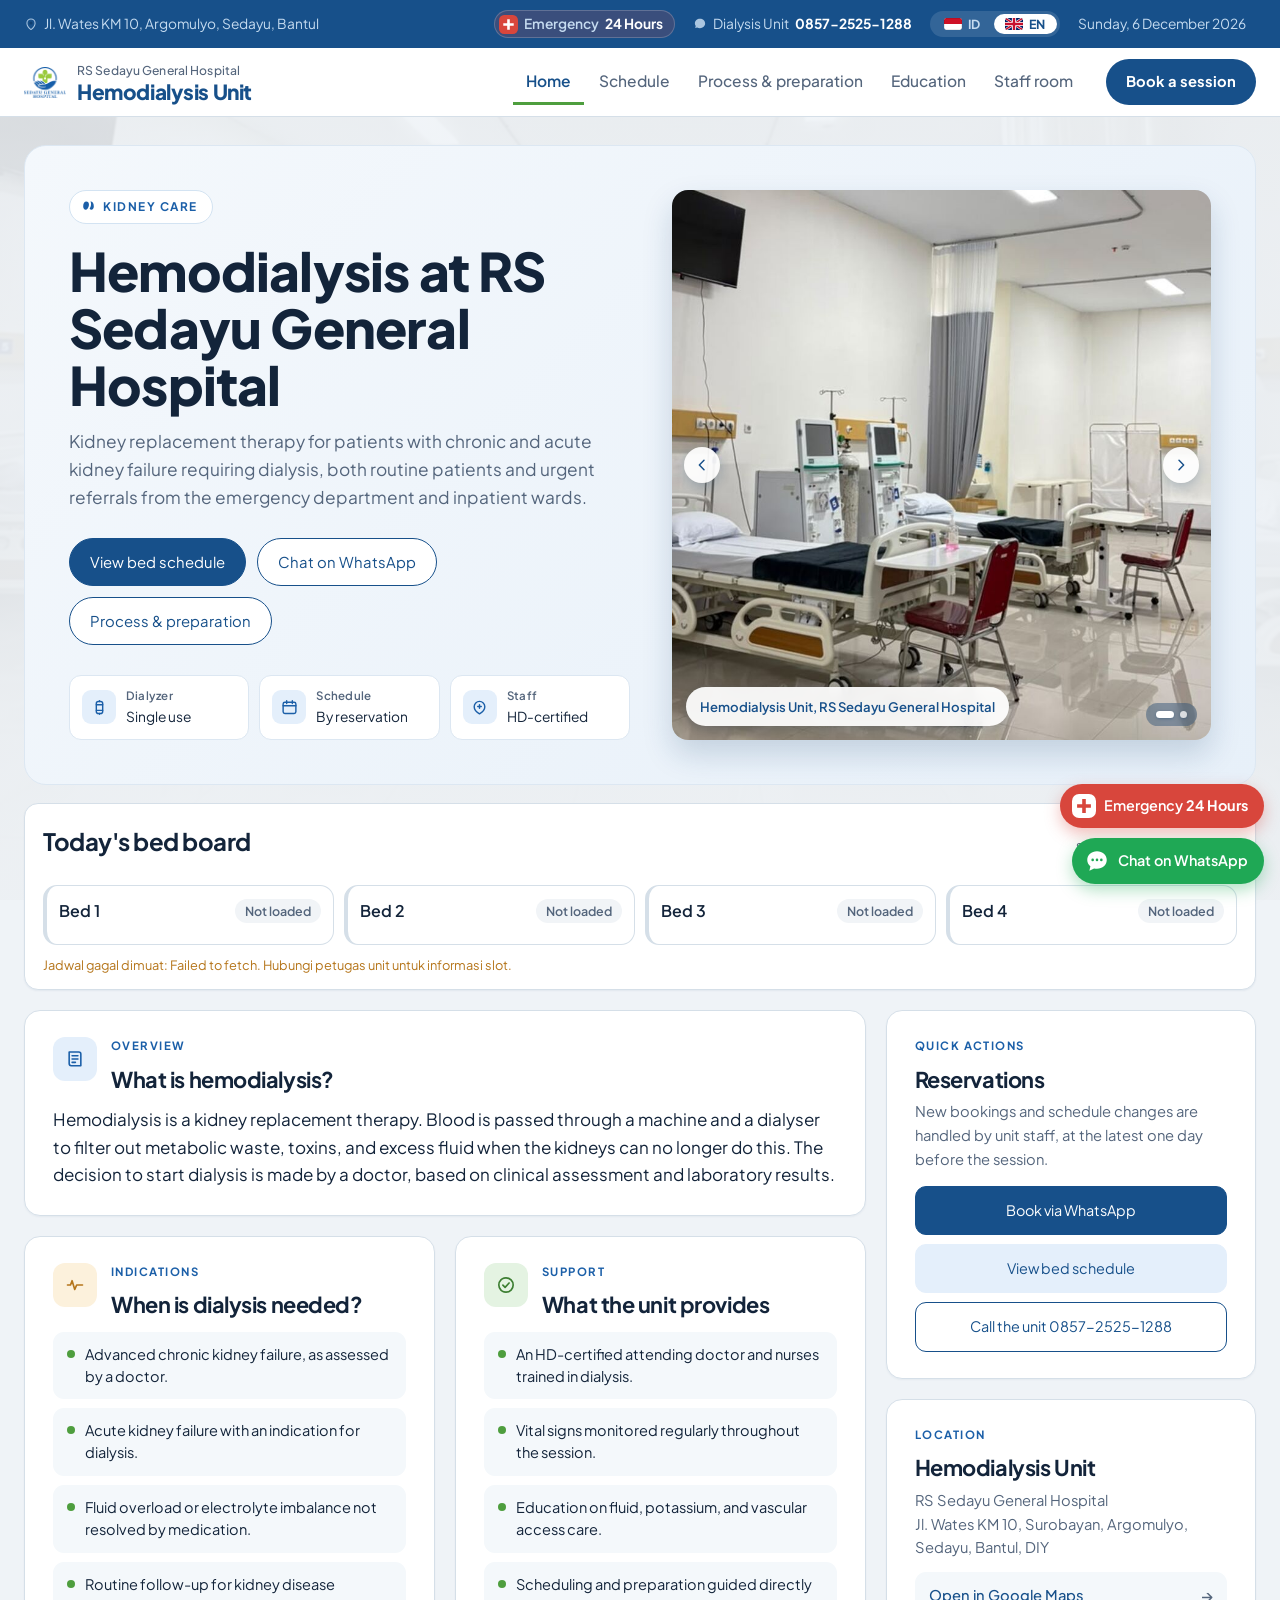
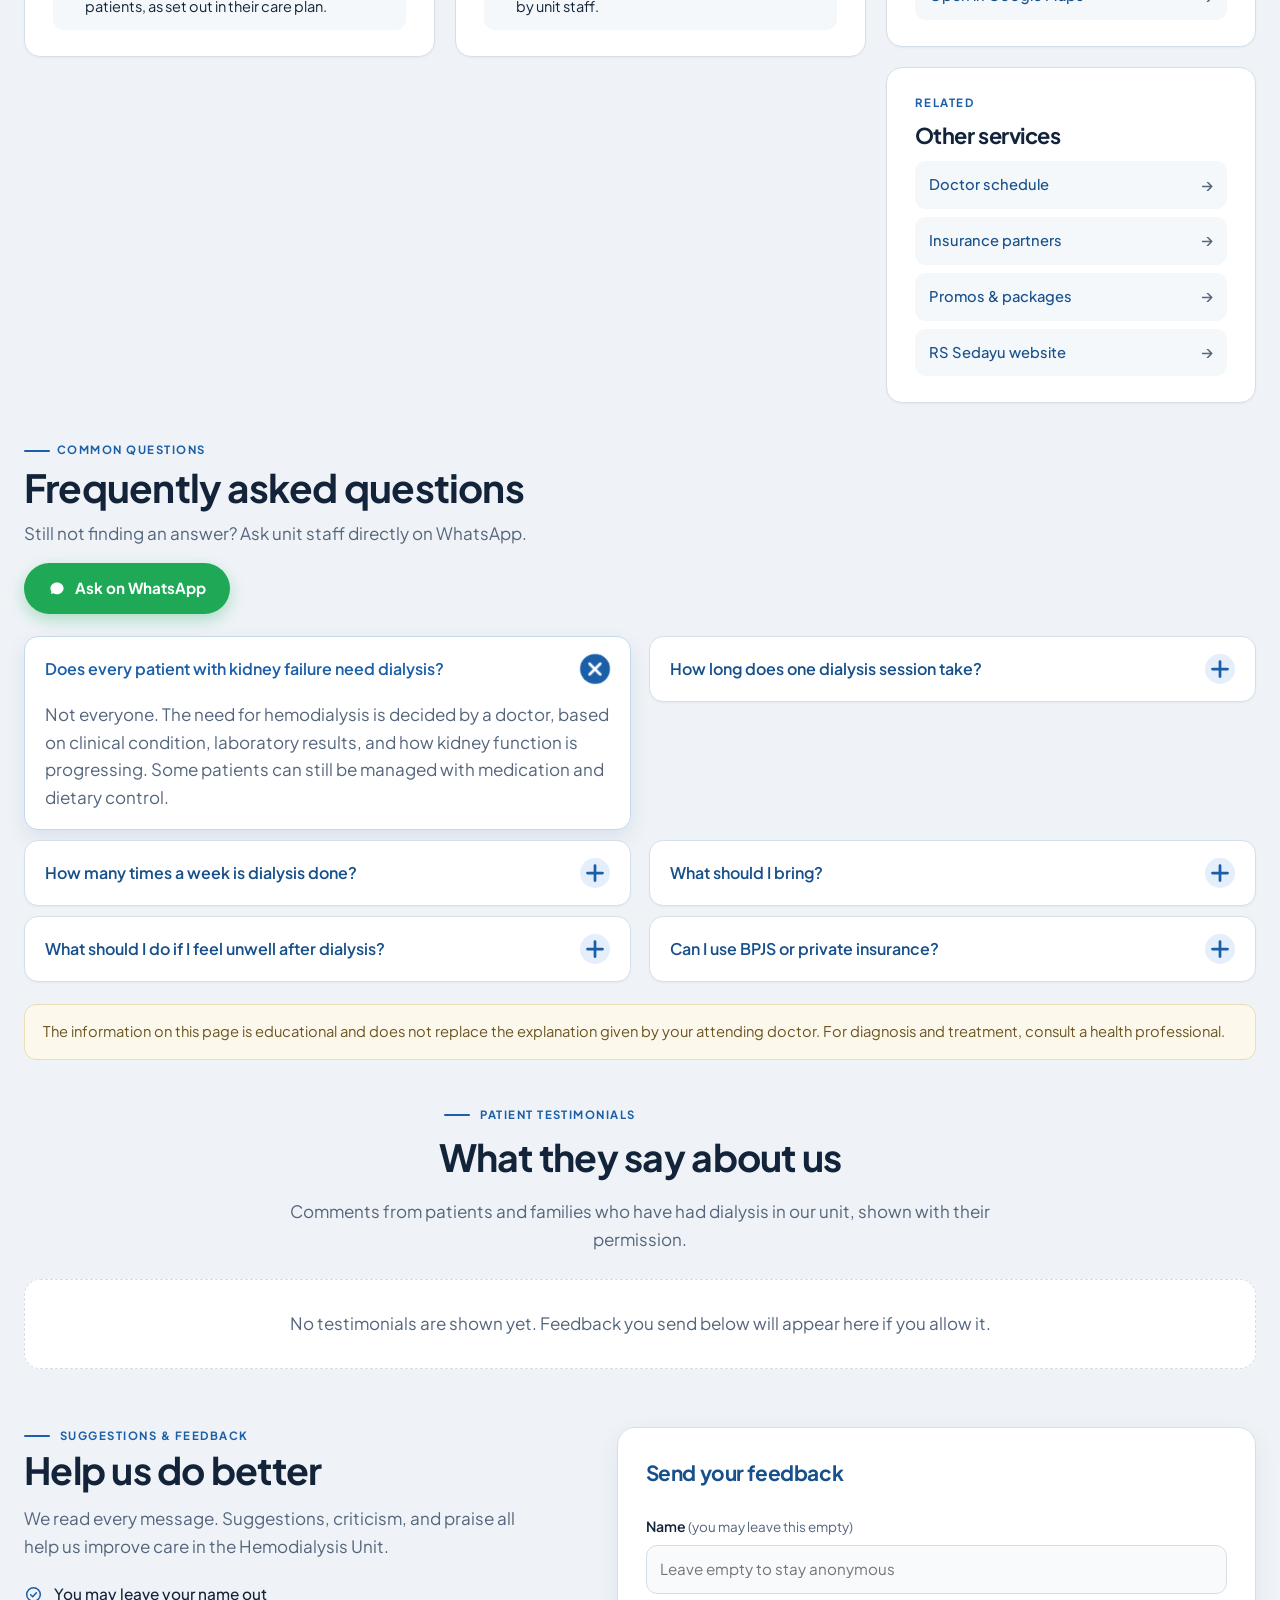
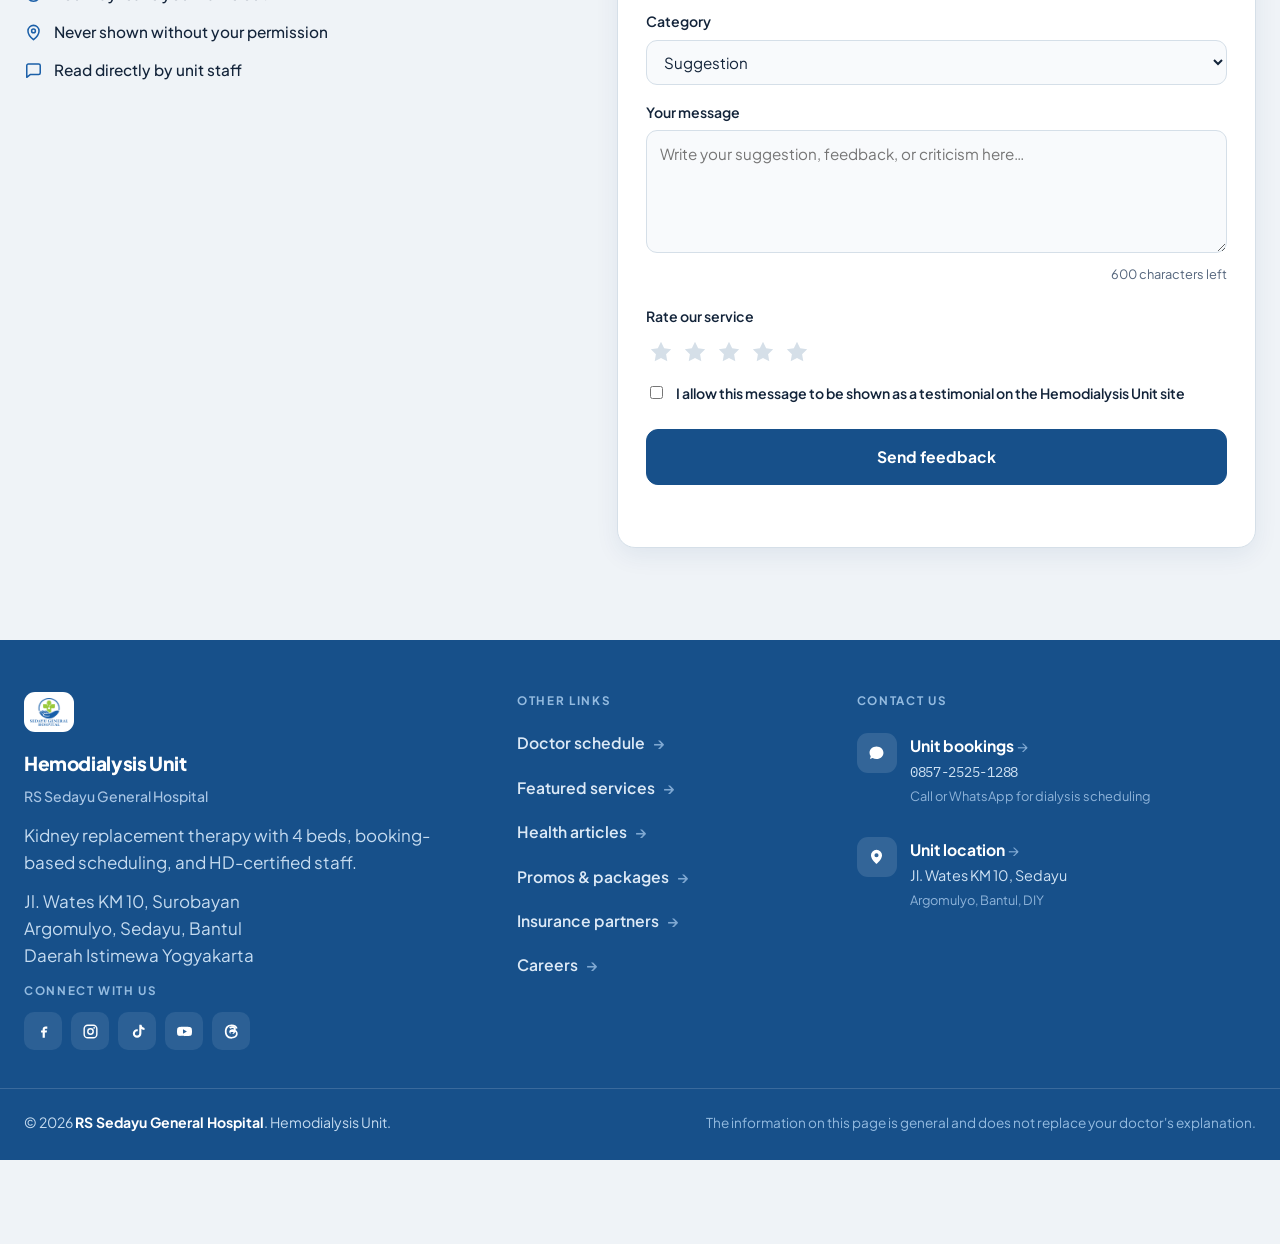
==== commit 593a0492: "Percepat pemeriksaan PIN - Apps Script mendapat aksi "pin" yang hanya memeriksa PIN tanpa membaca   " ====
--- a/index.html
+++ b/index.html
@@ -7,13 +7,13 @@
 <meta content="Jadwal, alur pelayanan, edukasi pasien, dan ruang staf Unit Hemodialisis RS Sedayu General Hospital." name="description"/>
 <meta content="#0E3B6B" name="theme-color"/>
 <link href="manifest.json" rel="manifest"/>
-<link href="assets/img/favicon-32.png?v=63" rel="icon" sizes="32x32" type="image/png"/>
-<link href="assets/img/icon-192.png?v=63" rel="icon" sizes="192x192" type="image/png"/>
-<link href="assets/img/apple-touch-icon.png?v=63" rel="apple-touch-icon"/>
+<link href="assets/img/favicon-32.png?v=65" rel="icon" sizes="32x32" type="image/png"/>
+<link href="assets/img/icon-192.png?v=65" rel="icon" sizes="192x192" type="image/png"/>
+<link href="assets/img/apple-touch-icon.png?v=65" rel="apple-touch-icon"/>
 <link href="https://fonts.googleapis.com" rel="preconnect"/>
 <link crossorigin="" href="https://fonts.gstatic.com" rel="preconnect"/>
 <link href="https://fonts.googleapis.com/css2?family=IBM+Plex+Mono:wght@400;500&amp;family=Plus+Jakarta+Sans:wght@400;500;600;700;800&amp;display=swap" rel="stylesheet"/>
-<link href="assets/css/style.css?v=63" rel="stylesheet"/>
+<link href="assets/css/style.css?v=65" rel="stylesheet"/>
 </head>
 <body>
 <div aria-hidden="true" class="latar-foto"></div>
@@ -81,8 +81,8 @@
 </div>
 <figure aria-label="Foto Unit Hemodialisis" aria-roledescription="carousel" class="hero-foto">
 <div class="slide-jalur" id="slide-jalur" tabindex="0">
-<div class="slide-item"><img alt="Ruang dialisis Unit Hemodialisis RS Sedayu General Hospital dengan bed dan mesin hemodialisis" decoding="async" height="900" loading="eager" src="assets/img/unit-hd.jpg?v=63" width="1200"/><span class="slide-ket" data-t="t021">Unit Hemodialisis RS Sedayu General Hospital</span></div>
-<div class="slide-item"><img alt="Ruang dialisis dengan beberapa bed dan mesin hemodialisis" decoding="async" height="900" loading="lazy" src="assets/img/galeri-1.jpg?v=63" width="1200"/><span class="slide-ket" data-t="t212">Ruang dialisis</span></div>
+<div class="slide-item"><img alt="Ruang dialisis Unit Hemodialisis RS Sedayu General Hospital dengan bed dan mesin hemodialisis" decoding="async" height="900" loading="eager" src="assets/img/unit-hd.jpg?v=65" width="1200"/><span class="slide-ket" data-t="t021">Unit Hemodialisis RS Sedayu General Hospital</span></div>
+<div class="slide-item"><img alt="Ruang dialisis dengan beberapa bed dan mesin hemodialisis" decoding="async" height="900" loading="lazy" src="assets/img/galeri-1.jpg?v=65" width="1200"/><span class="slide-ket" data-t="t212">Ruang dialisis</span></div>
 </div>
 <button aria-label="Foto sebelumnya" class="slide-nav prev" id="slide-mundur" type="button"><svg aria-hidden="true" fill="none" height="16" stroke="currentColor" stroke-linecap="round" stroke-linejoin="round" stroke-width="2.2" viewbox="0 0 24 24" width="16"><path d="M15 5l-7 7 7 7"></path></svg></button>
 <button aria-label="Foto berikutnya" class="slide-nav next" id="slide-maju" type="button"><svg aria-hidden="true" fill="none" height="16" stroke="currentColor" stroke-linecap="round" stroke-linejoin="round" stroke-width="2.2" viewbox="0 0 24 24" width="16"><path d="M9 5l7 7-7 7"></path></svg></button>
@@ -479,8 +479,8 @@
 <span>Chat WhatsApp</span>
 </a>
 </div>
-<script src="assets/js/konfig.js?v=63"></script>
-<script src="assets/js/en.js?v=63"></script>
-<script src="assets/js/app.js?v=63"></script>
+<script src="assets/js/konfig.js?v=65"></script>
+<script src="assets/js/en.js?v=65"></script>
+<script src="assets/js/app.js?v=65"></script>
 </body>
 </html>
--- a/assets/css/style.css
+++ b/assets/css/style.css
@@ -410,7 +410,7 @@
    tulisan dan kartu tetap jelas terbaca. */
 .latar-foto{position:fixed;inset:0;z-index:-2;background:var(--paper)}
 .latar-foto::before{content:"";position:absolute;inset:0;
-  background:url("../img/galeri-1.jpg?v=63") center/cover no-repeat;
+  background:url("../img/galeri-1.jpg?v=65") center/cover no-repeat;
   opacity:.38;filter:saturate(.8)}
 .latar-foto::after{content:"";position:absolute;inset:0;
   background:linear-gradient(180deg,rgba(239,243,247,.72) 0%,rgba(239,243,247,.82) 45%,rgba(239,243,247,.9) 100%)}
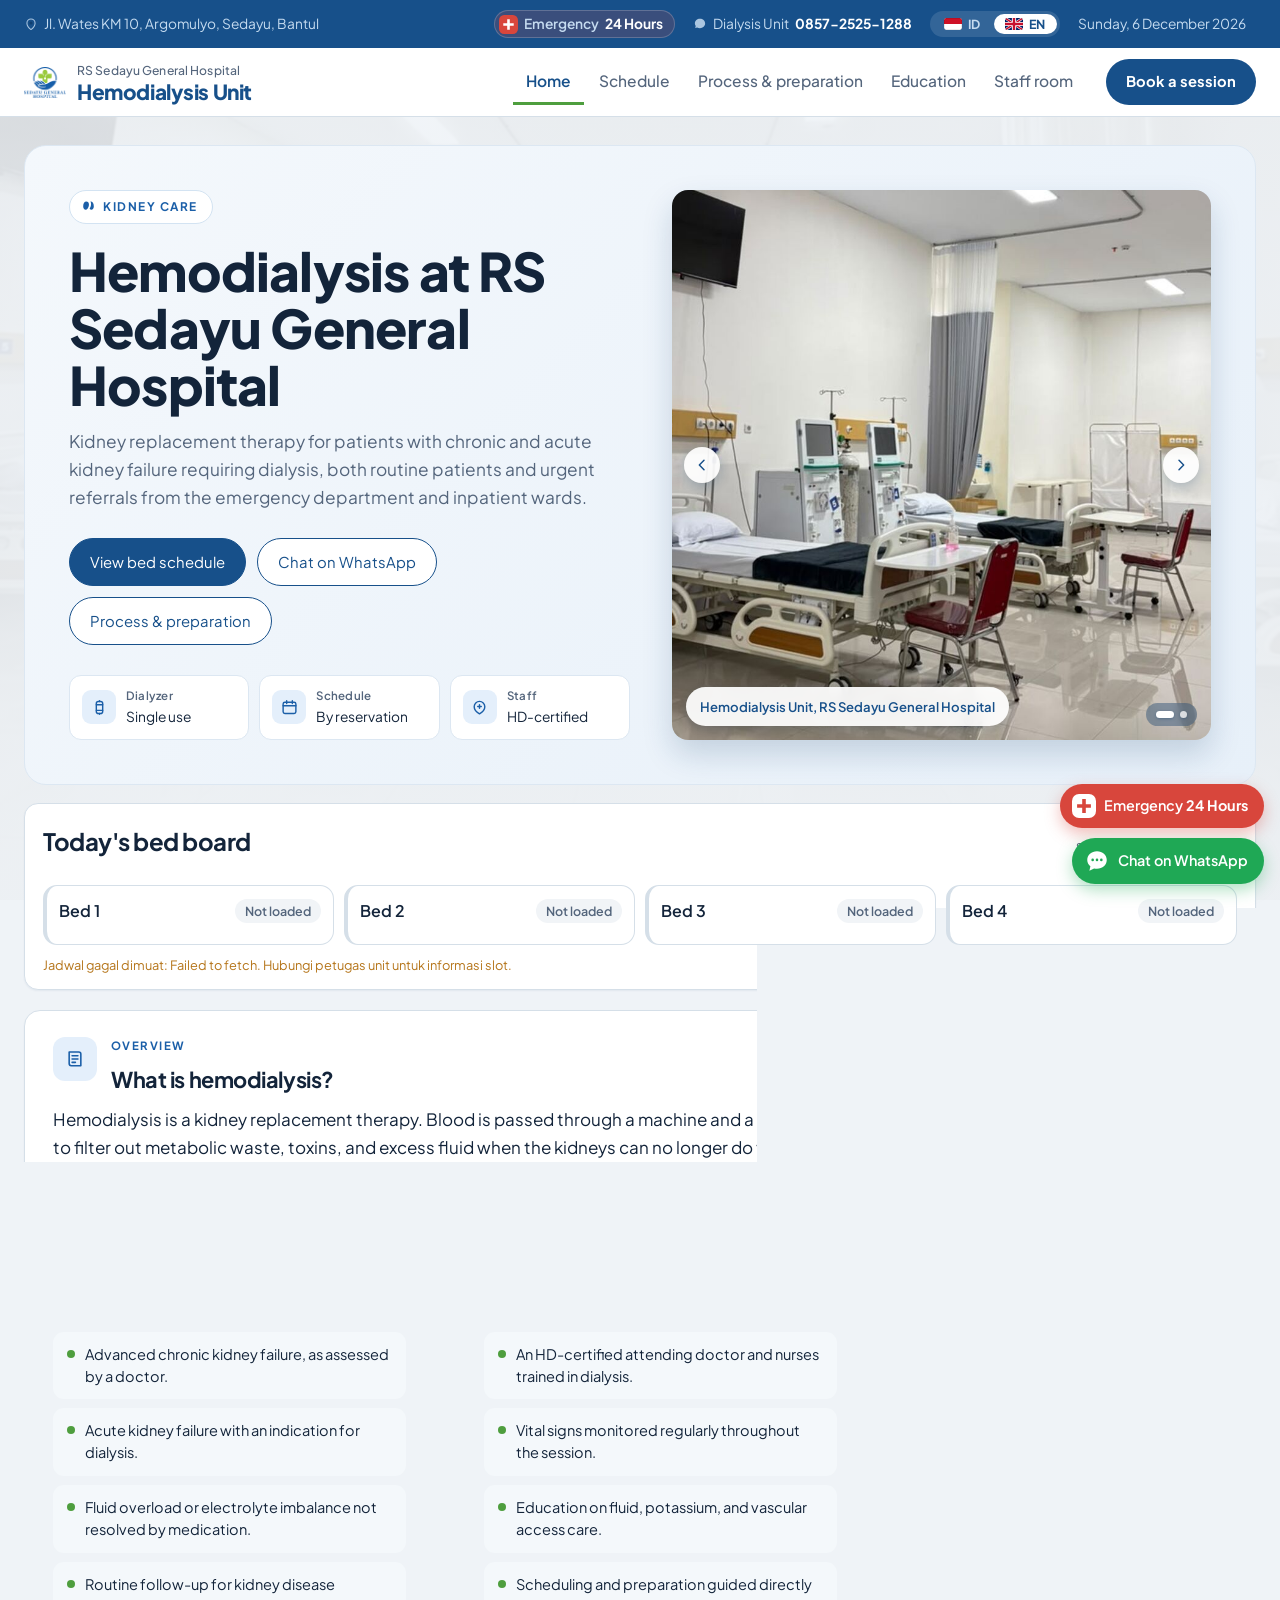
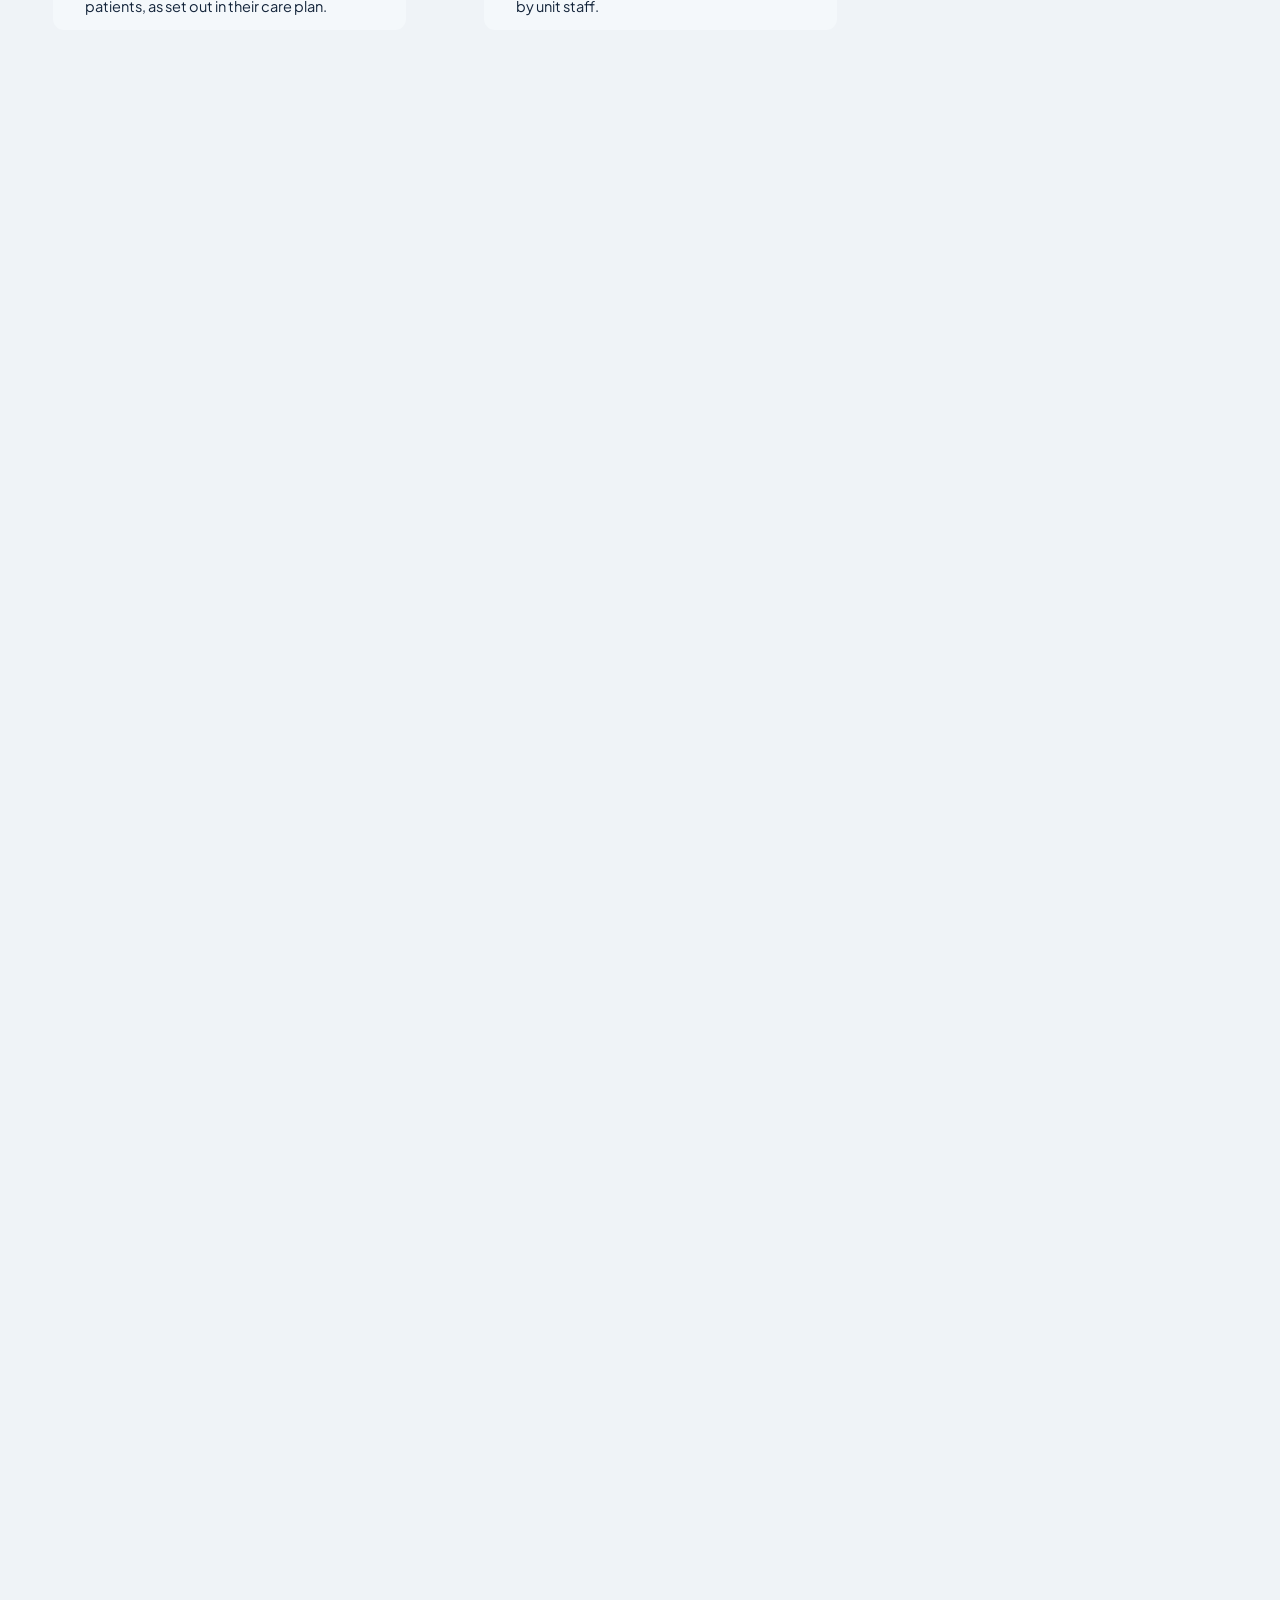
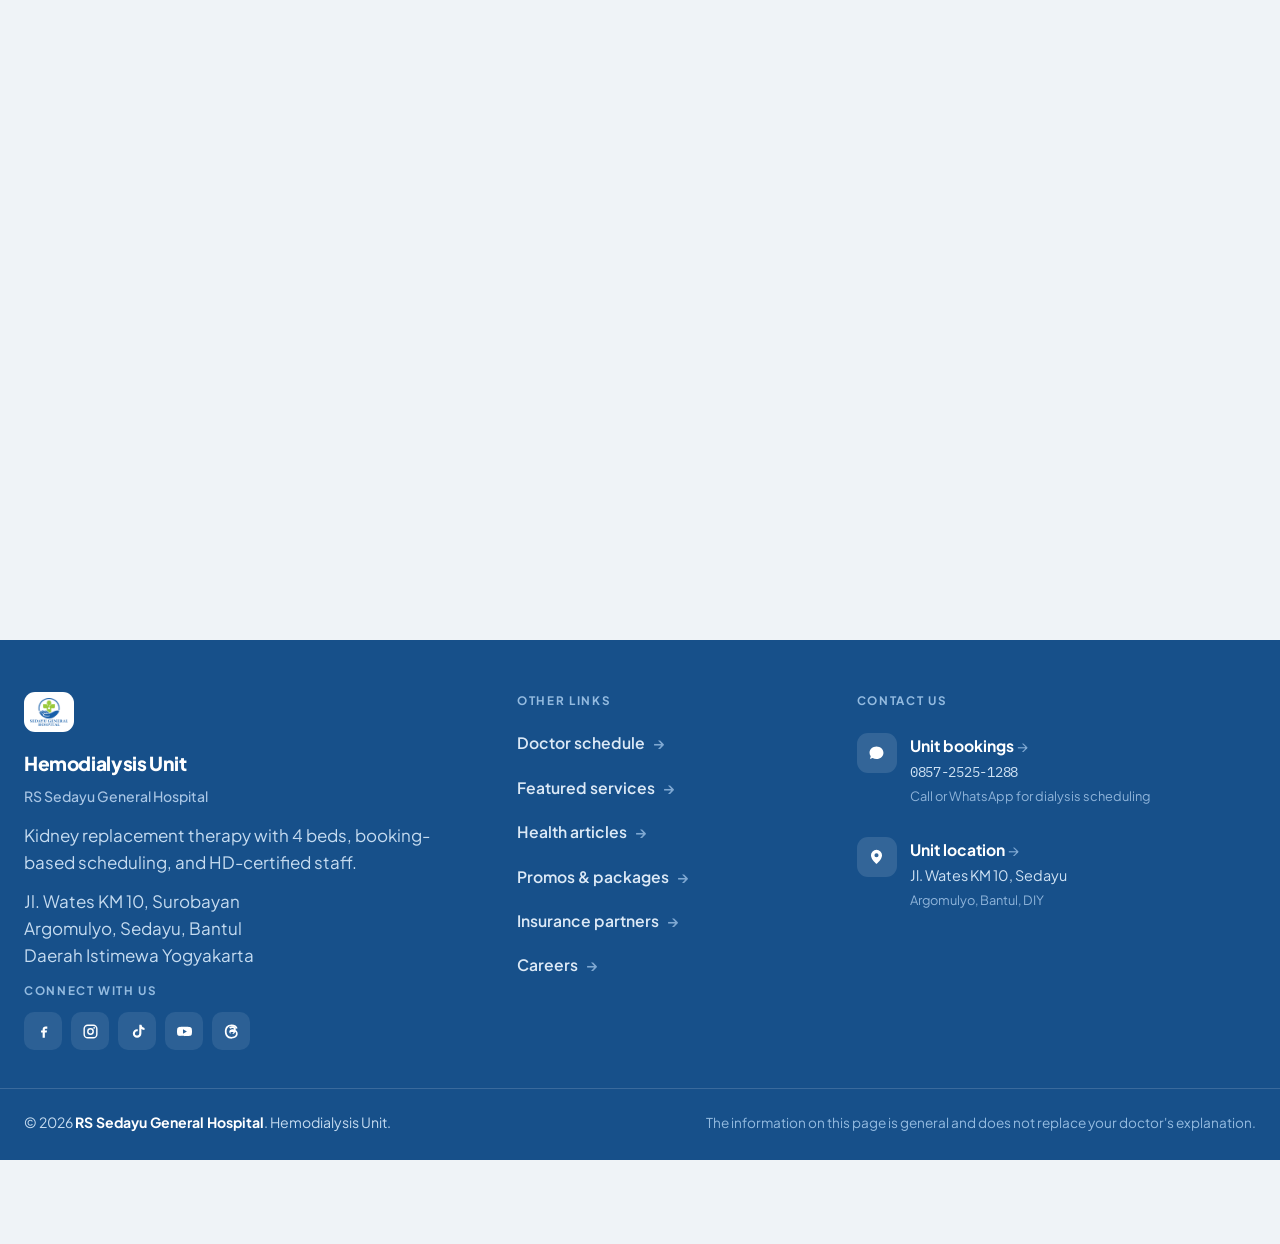
==== commit d7ede3bb: "Reservasi dari Sheet ikut terbaca, dan register tidak lengkap diberi tanda - doGet kini menggabungka" ====
--- a/index.html
+++ b/index.html
@@ -7,13 +7,13 @@
 <meta content="Jadwal, alur pelayanan, edukasi pasien, dan ruang staf Unit Hemodialisis RS Sedayu General Hospital." name="description"/>
 <meta content="#0E3B6B" name="theme-color"/>
 <link href="manifest.json" rel="manifest"/>
-<link href="assets/img/favicon-32.png?v=65" rel="icon" sizes="32x32" type="image/png"/>
-<link href="assets/img/icon-192.png?v=65" rel="icon" sizes="192x192" type="image/png"/>
-<link href="assets/img/apple-touch-icon.png?v=65" rel="apple-touch-icon"/>
+<link href="assets/img/favicon-32.png?v=66" rel="icon" sizes="32x32" type="image/png"/>
+<link href="assets/img/icon-192.png?v=66" rel="icon" sizes="192x192" type="image/png"/>
+<link href="assets/img/apple-touch-icon.png?v=66" rel="apple-touch-icon"/>
 <link href="https://fonts.googleapis.com" rel="preconnect"/>
 <link crossorigin="" href="https://fonts.gstatic.com" rel="preconnect"/>
 <link href="https://fonts.googleapis.com/css2?family=IBM+Plex+Mono:wght@400;500&amp;family=Plus+Jakarta+Sans:wght@400;500;600;700;800&amp;display=swap" rel="stylesheet"/>
-<link href="assets/css/style.css?v=65" rel="stylesheet"/>
+<link href="assets/css/style.css?v=66" rel="stylesheet"/>
 </head>
 <body>
 <div aria-hidden="true" class="latar-foto"></div>
@@ -81,8 +81,8 @@
 </div>
 <figure aria-label="Foto Unit Hemodialisis" aria-roledescription="carousel" class="hero-foto">
 <div class="slide-jalur" id="slide-jalur" tabindex="0">
-<div class="slide-item"><img alt="Ruang dialisis Unit Hemodialisis RS Sedayu General Hospital dengan bed dan mesin hemodialisis" decoding="async" height="900" loading="eager" src="assets/img/unit-hd.jpg?v=65" width="1200"/><span class="slide-ket" data-t="t021">Unit Hemodialisis RS Sedayu General Hospital</span></div>
-<div class="slide-item"><img alt="Ruang dialisis dengan beberapa bed dan mesin hemodialisis" decoding="async" height="900" loading="lazy" src="assets/img/galeri-1.jpg?v=65" width="1200"/><span class="slide-ket" data-t="t212">Ruang dialisis</span></div>
+<div class="slide-item"><img alt="Ruang dialisis Unit Hemodialisis RS Sedayu General Hospital dengan bed dan mesin hemodialisis" decoding="async" height="900" loading="eager" src="assets/img/unit-hd.jpg?v=66" width="1200"/><span class="slide-ket" data-t="t021">Unit Hemodialisis RS Sedayu General Hospital</span></div>
+<div class="slide-item"><img alt="Ruang dialisis dengan beberapa bed dan mesin hemodialisis" decoding="async" height="900" loading="lazy" src="assets/img/galeri-1.jpg?v=66" width="1200"/><span class="slide-ket" data-t="t212">Ruang dialisis</span></div>
 </div>
 <button aria-label="Foto sebelumnya" class="slide-nav prev" id="slide-mundur" type="button"><svg aria-hidden="true" fill="none" height="16" stroke="currentColor" stroke-linecap="round" stroke-linejoin="round" stroke-width="2.2" viewbox="0 0 24 24" width="16"><path d="M15 5l-7 7 7 7"></path></svg></button>
 <button aria-label="Foto berikutnya" class="slide-nav next" id="slide-maju" type="button"><svg aria-hidden="true" fill="none" height="16" stroke="currentColor" stroke-linecap="round" stroke-linejoin="round" stroke-width="2.2" viewbox="0 0 24 24" width="16"><path d="M9 5l7 7-7 7"></path></svg></button>
@@ -479,8 +479,8 @@
 <span>Chat WhatsApp</span>
 </a>
 </div>
-<script src="assets/js/konfig.js?v=65"></script>
-<script src="assets/js/en.js?v=65"></script>
-<script src="assets/js/app.js?v=65"></script>
+<script src="assets/js/konfig.js?v=66"></script>
+<script src="assets/js/en.js?v=66"></script>
+<script src="assets/js/app.js?v=66"></script>
 </body>
 </html>
--- a/assets/css/style.css
+++ b/assets/css/style.css
@@ -384,6 +384,9 @@
 .form-res .span2{grid-column:1 / -1}
 .form-res input,.form-res select{font:inherit;font-size:.95rem;color:var(--ink);padding:8px 10px;
   border:1px solid var(--line);border-radius:8px;background:#fff;min-width:0}
+/* isian wajib yang masih kosong saat hendak disimpan */
+.form-res input.kurang,.form-res select.kurang{border-color:#D98B2B;background:#FFFBF4;
+  box-shadow:0 0 0 3px rgba(217,139,43,.14)}
 #res-pesan.err,#res-pesan.ok{margin:0}
 .docs .hapus{appearance:none;border:1px solid #E7C4BC;background:#fff;color:var(--red);font:inherit;
   font-size:.82rem;padding:4px 10px;border-radius:6px;cursor:pointer}
@@ -410,7 +413,7 @@
    tulisan dan kartu tetap jelas terbaca. */
 .latar-foto{position:fixed;inset:0;z-index:-2;background:var(--paper)}
 .latar-foto::before{content:"";position:absolute;inset:0;
-  background:url("../img/galeri-1.jpg?v=65") center/cover no-repeat;
+  background:url("../img/galeri-1.jpg?v=66") center/cover no-repeat;
   opacity:.38;filter:saturate(.8)}
 .latar-foto::after{content:"";position:absolute;inset:0;
   background:linear-gradient(180deg,rgba(239,243,247,.72) 0%,rgba(239,243,247,.82) 45%,rgba(239,243,247,.9) 100%)}
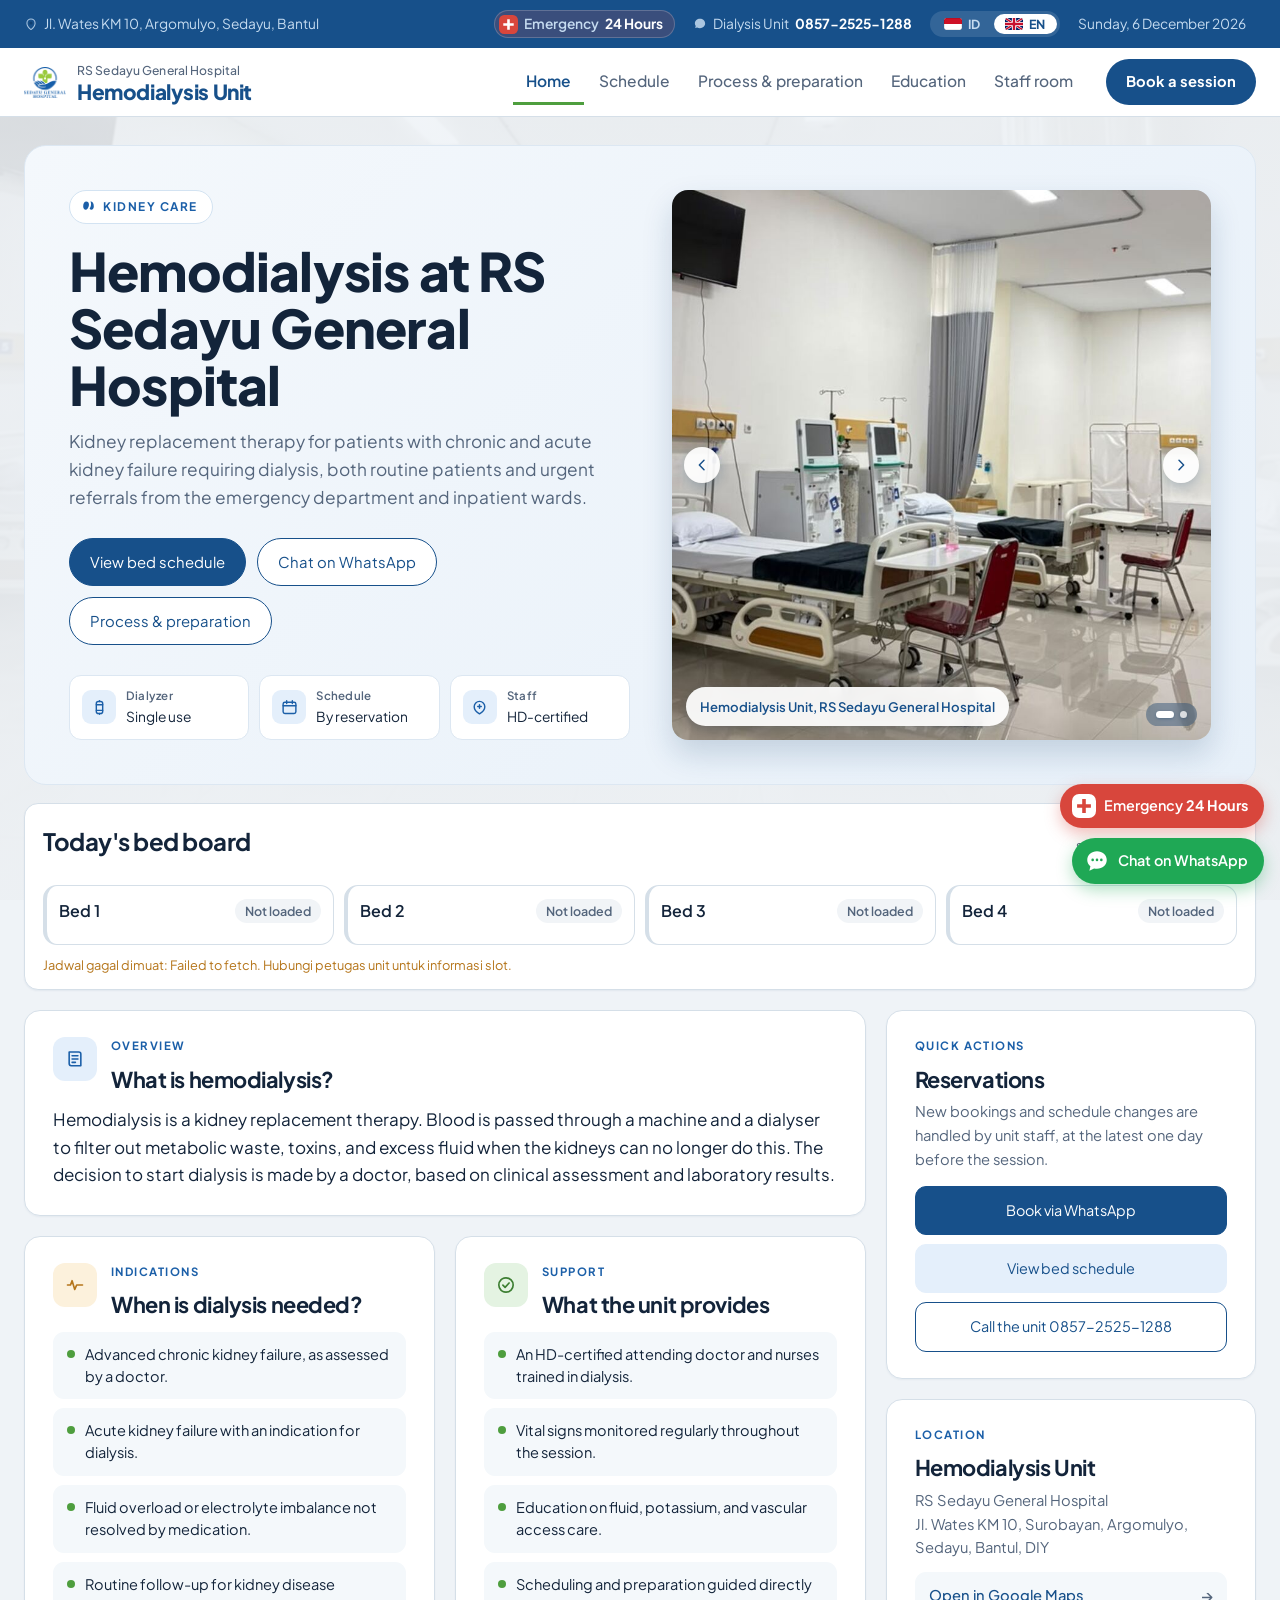
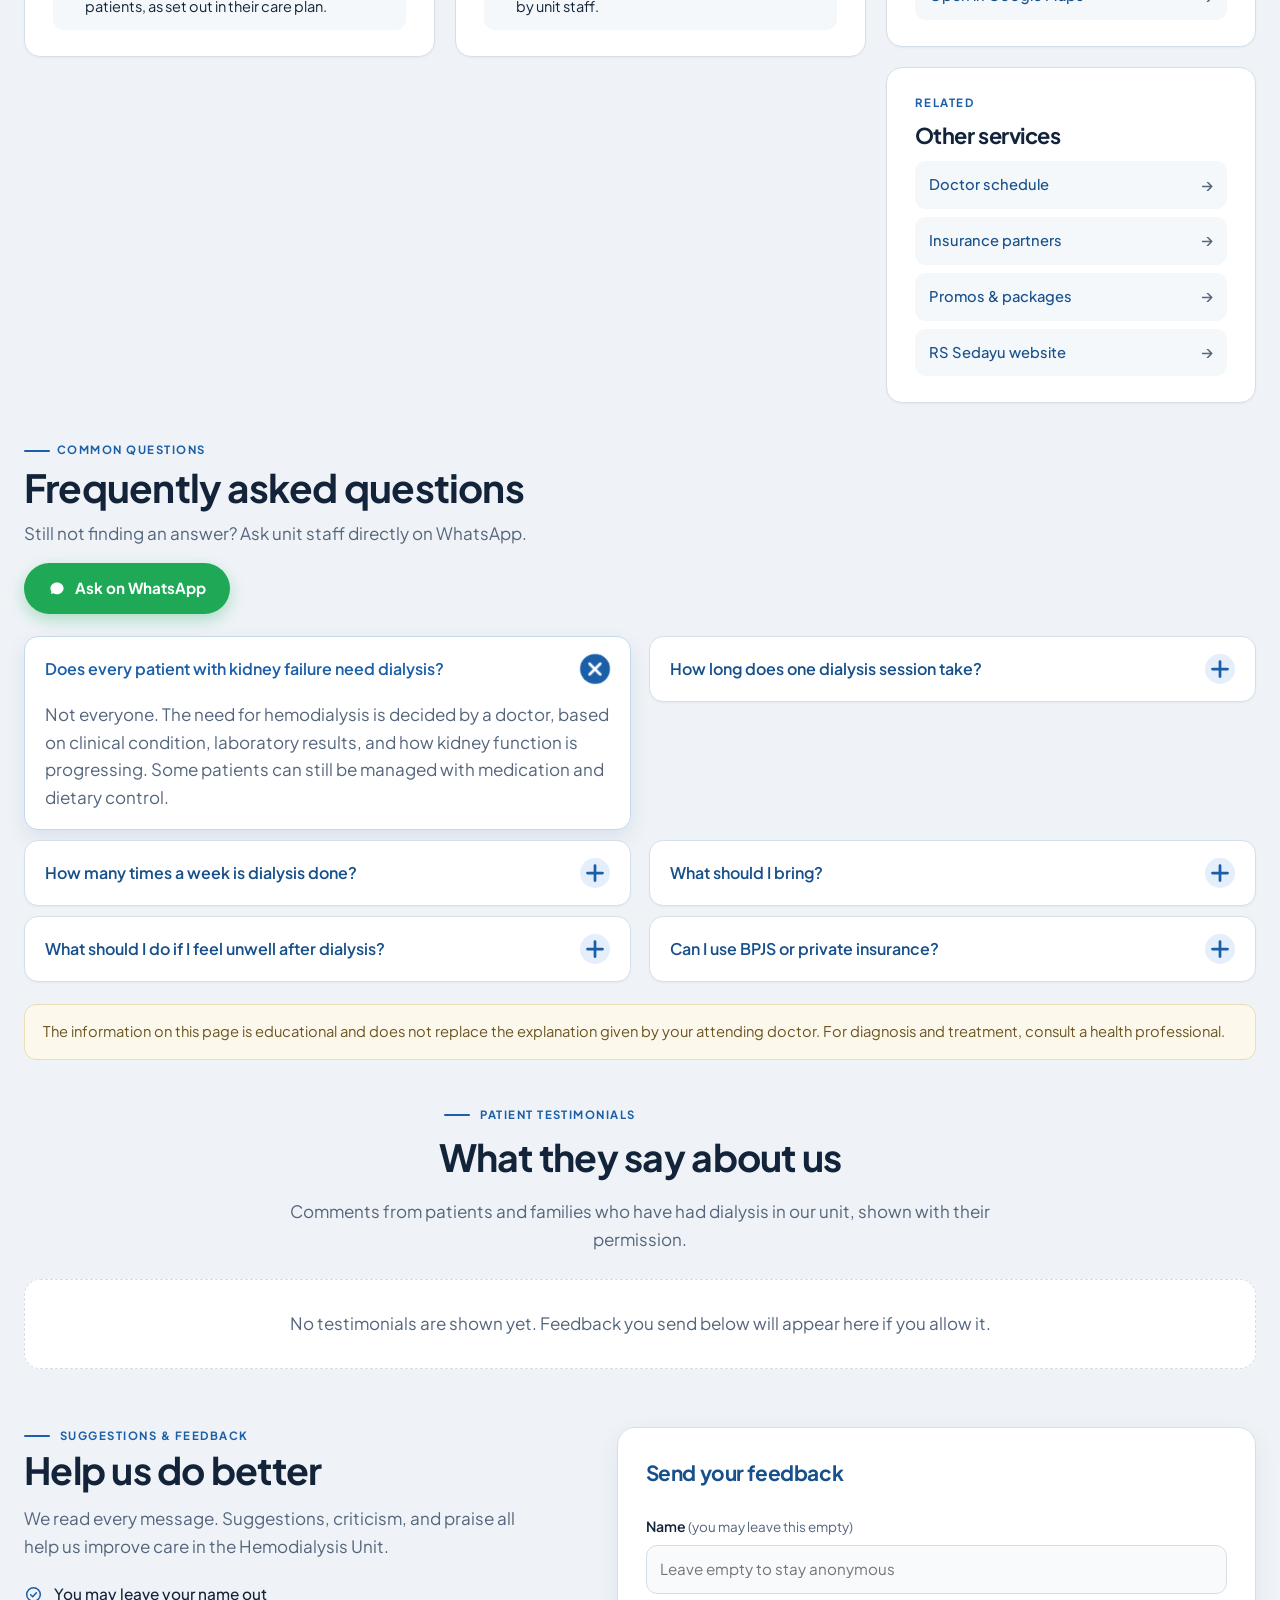
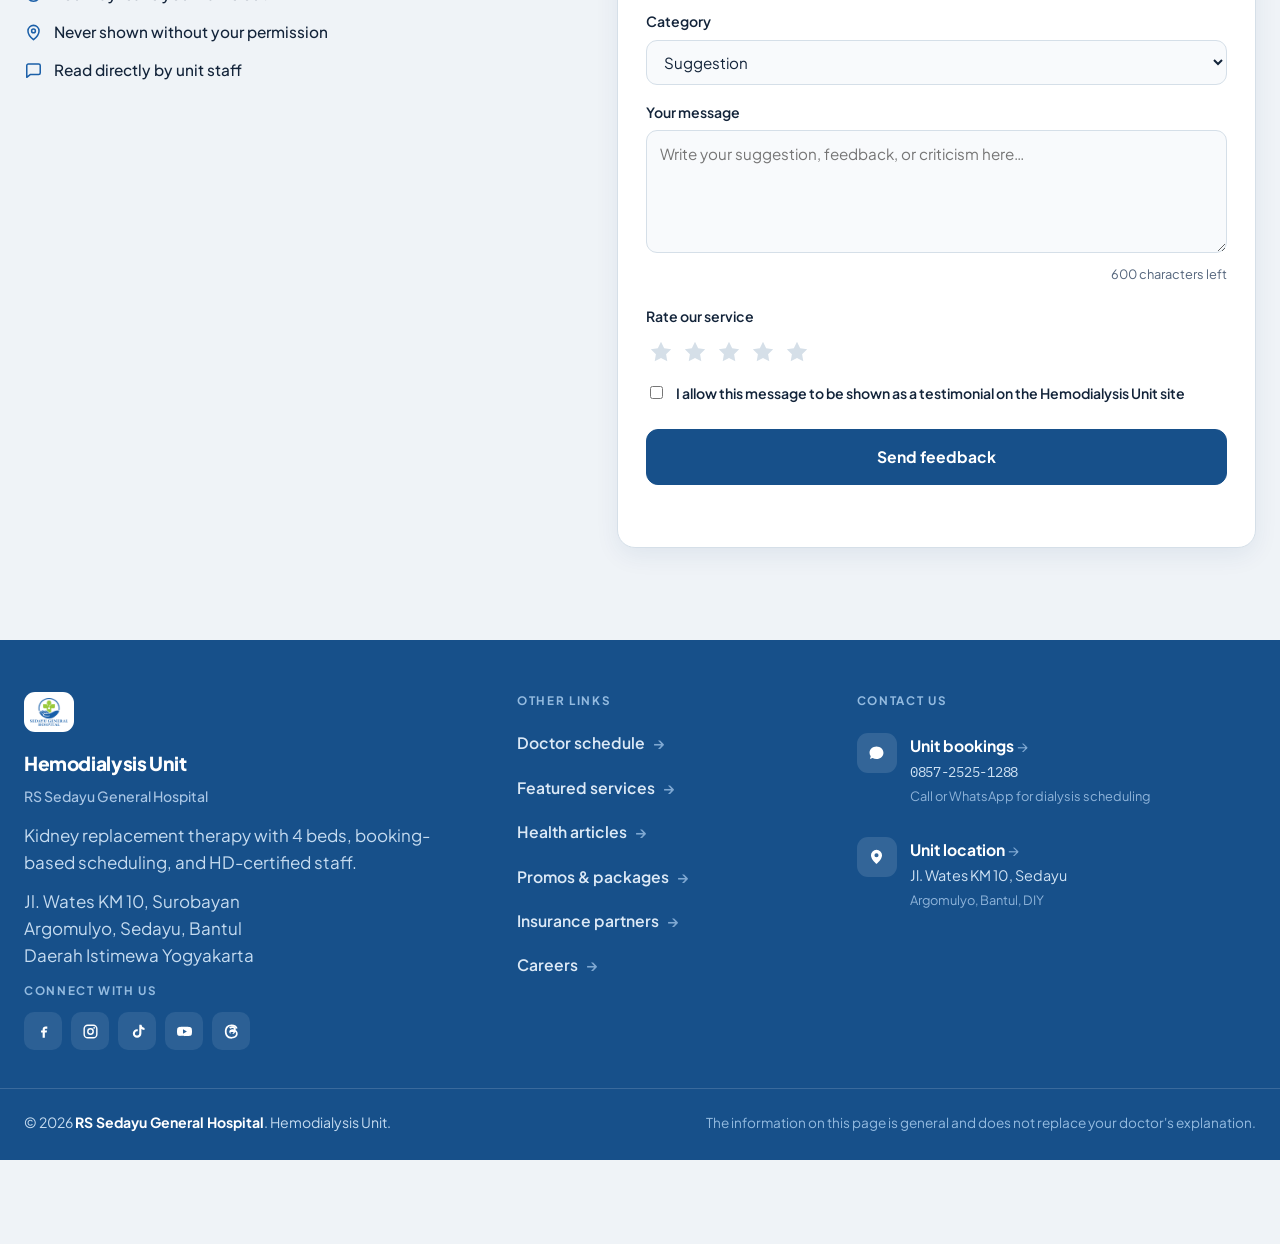
==== commit 8dcdd9cc: "Nama pasien dari jadwal selalu muncul di daftar pilihan Daftar nama dulu hanya disusun ulang di dala" ====
--- a/index.html
+++ b/index.html
@@ -7,13 +7,13 @@
 <meta content="Jadwal, alur pelayanan, edukasi pasien, dan ruang staf Unit Hemodialisis RS Sedayu General Hospital." name="description"/>
 <meta content="#0E3B6B" name="theme-color"/>
 <link href="manifest.json" rel="manifest"/>
-<link href="assets/img/favicon-32.png?v=66" rel="icon" sizes="32x32" type="image/png"/>
-<link href="assets/img/icon-192.png?v=66" rel="icon" sizes="192x192" type="image/png"/>
-<link href="assets/img/apple-touch-icon.png?v=66" rel="apple-touch-icon"/>
+<link href="assets/img/favicon-32.png?v=67" rel="icon" sizes="32x32" type="image/png"/>
+<link href="assets/img/icon-192.png?v=67" rel="icon" sizes="192x192" type="image/png"/>
+<link href="assets/img/apple-touch-icon.png?v=67" rel="apple-touch-icon"/>
 <link href="https://fonts.googleapis.com" rel="preconnect"/>
 <link crossorigin="" href="https://fonts.gstatic.com" rel="preconnect"/>
 <link href="https://fonts.googleapis.com/css2?family=IBM+Plex+Mono:wght@400;500&amp;family=Plus+Jakarta+Sans:wght@400;500;600;700;800&amp;display=swap" rel="stylesheet"/>
-<link href="assets/css/style.css?v=66" rel="stylesheet"/>
+<link href="assets/css/style.css?v=67" rel="stylesheet"/>
 </head>
 <body>
 <div aria-hidden="true" class="latar-foto"></div>
@@ -81,8 +81,8 @@
 </div>
 <figure aria-label="Foto Unit Hemodialisis" aria-roledescription="carousel" class="hero-foto">
 <div class="slide-jalur" id="slide-jalur" tabindex="0">
-<div class="slide-item"><img alt="Ruang dialisis Unit Hemodialisis RS Sedayu General Hospital dengan bed dan mesin hemodialisis" decoding="async" height="900" loading="eager" src="assets/img/unit-hd.jpg?v=66" width="1200"/><span class="slide-ket" data-t="t021">Unit Hemodialisis RS Sedayu General Hospital</span></div>
-<div class="slide-item"><img alt="Ruang dialisis dengan beberapa bed dan mesin hemodialisis" decoding="async" height="900" loading="lazy" src="assets/img/galeri-1.jpg?v=66" width="1200"/><span class="slide-ket" data-t="t212">Ruang dialisis</span></div>
+<div class="slide-item"><img alt="Ruang dialisis Unit Hemodialisis RS Sedayu General Hospital dengan bed dan mesin hemodialisis" decoding="async" height="900" loading="eager" src="assets/img/unit-hd.jpg?v=67" width="1200"/><span class="slide-ket" data-t="t021">Unit Hemodialisis RS Sedayu General Hospital</span></div>
+<div class="slide-item"><img alt="Ruang dialisis dengan beberapa bed dan mesin hemodialisis" decoding="async" height="900" loading="lazy" src="assets/img/galeri-1.jpg?v=67" width="1200"/><span class="slide-ket" data-t="t212">Ruang dialisis</span></div>
 </div>
 <button aria-label="Foto sebelumnya" class="slide-nav prev" id="slide-mundur" type="button"><svg aria-hidden="true" fill="none" height="16" stroke="currentColor" stroke-linecap="round" stroke-linejoin="round" stroke-width="2.2" viewbox="0 0 24 24" width="16"><path d="M15 5l-7 7 7 7"></path></svg></button>
 <button aria-label="Foto berikutnya" class="slide-nav next" id="slide-maju" type="button"><svg aria-hidden="true" fill="none" height="16" stroke="currentColor" stroke-linecap="round" stroke-linejoin="round" stroke-width="2.2" viewbox="0 0 24 24" width="16"><path d="M9 5l7 7-7 7"></path></svg></button>
@@ -479,8 +479,8 @@
 <span>Chat WhatsApp</span>
 </a>
 </div>
-<script src="assets/js/konfig.js?v=66"></script>
-<script src="assets/js/en.js?v=66"></script>
-<script src="assets/js/app.js?v=66"></script>
+<script src="assets/js/konfig.js?v=67"></script>
+<script src="assets/js/en.js?v=67"></script>
+<script src="assets/js/app.js?v=67"></script>
 </body>
 </html>
--- a/assets/css/style.css
+++ b/assets/css/style.css
@@ -413,7 +413,7 @@
    tulisan dan kartu tetap jelas terbaca. */
 .latar-foto{position:fixed;inset:0;z-index:-2;background:var(--paper)}
 .latar-foto::before{content:"";position:absolute;inset:0;
-  background:url("../img/galeri-1.jpg?v=66") center/cover no-repeat;
+  background:url("../img/galeri-1.jpg?v=67") center/cover no-repeat;
   opacity:.38;filter:saturate(.8)}
 .latar-foto::after{content:"";position:absolute;inset:0;
   background:linear-gradient(180deg,rgba(239,243,247,.72) 0%,rgba(239,243,247,.82) 45%,rgba(239,243,247,.9) 100%)}
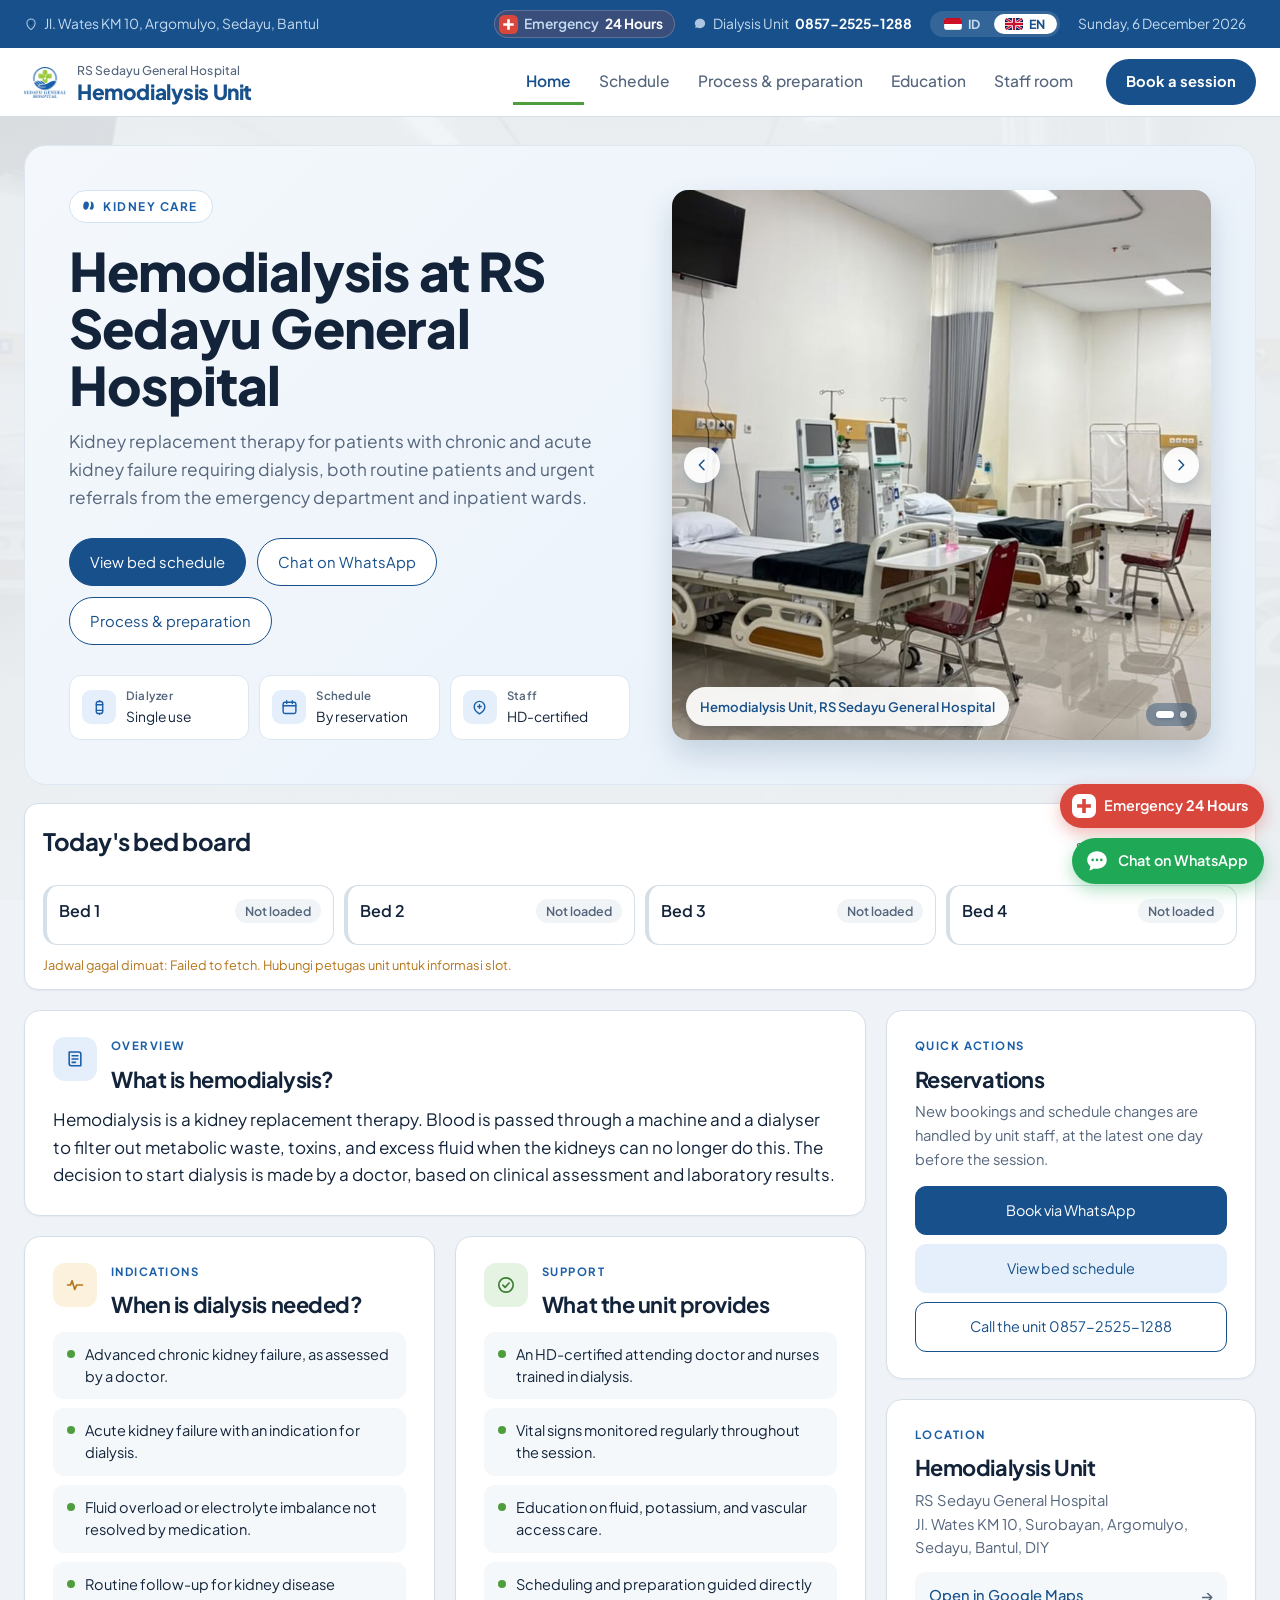
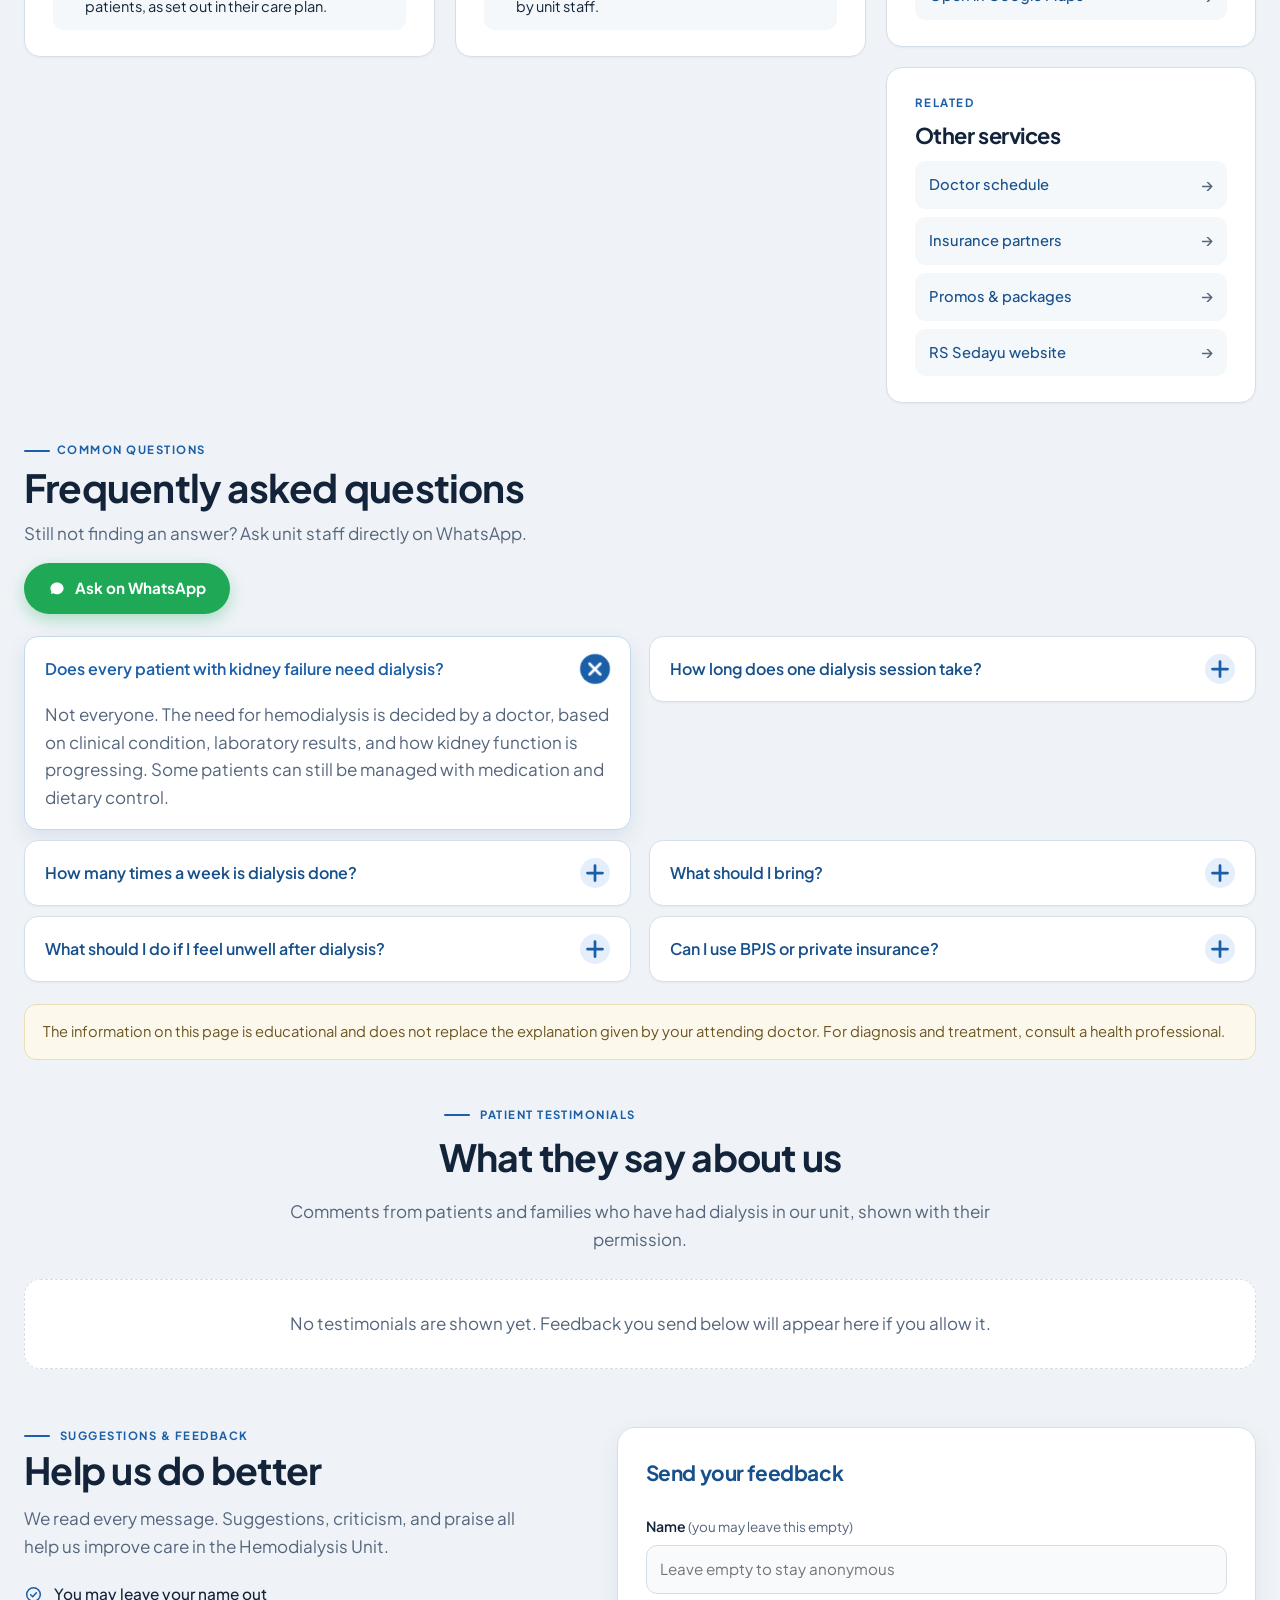
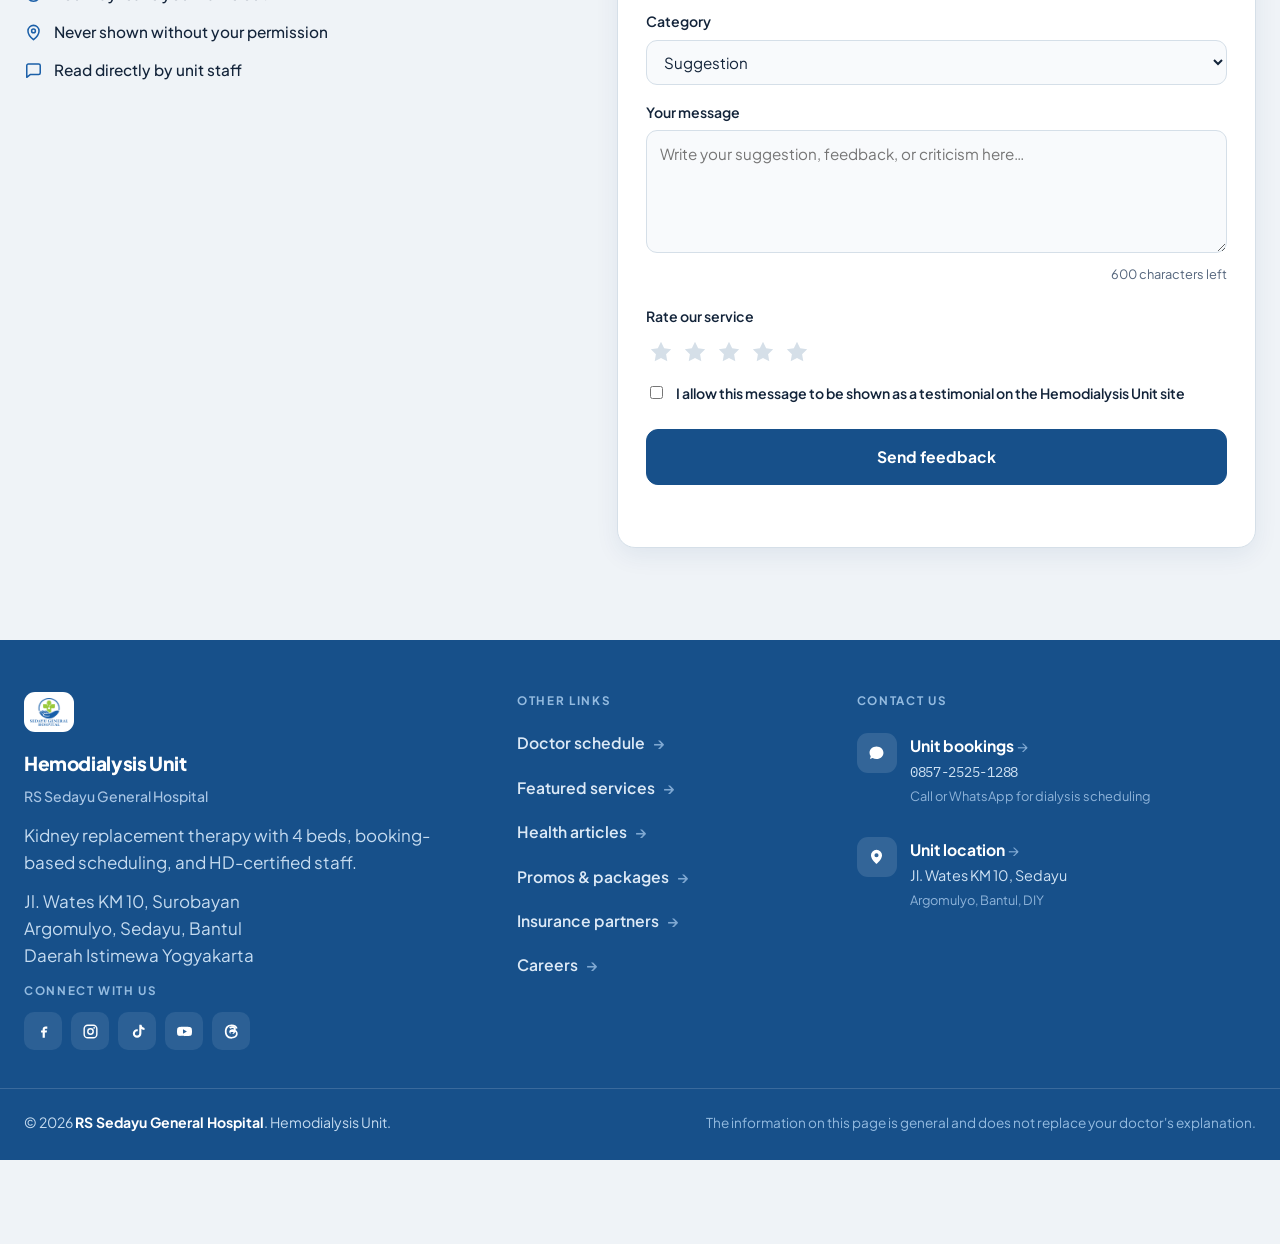
==== commit 3530b8e1: "PIN per anggota tim dan catatan aktivitas Apps Script: - Tab Petugas baru: satu baris per anggota ti" ====
--- a/index.html
+++ b/index.html
@@ -7,13 +7,13 @@
 <meta content="Jadwal, alur pelayanan, edukasi pasien, dan ruang staf Unit Hemodialisis RS Sedayu General Hospital." name="description"/>
 <meta content="#0E3B6B" name="theme-color"/>
 <link href="manifest.json" rel="manifest"/>
-<link href="assets/img/favicon-32.png?v=67" rel="icon" sizes="32x32" type="image/png"/>
-<link href="assets/img/icon-192.png?v=67" rel="icon" sizes="192x192" type="image/png"/>
-<link href="assets/img/apple-touch-icon.png?v=67" rel="apple-touch-icon"/>
+<link href="assets/img/favicon-32.png?v=70" rel="icon" sizes="32x32" type="image/png"/>
+<link href="assets/img/icon-192.png?v=70" rel="icon" sizes="192x192" type="image/png"/>
+<link href="assets/img/apple-touch-icon.png?v=70" rel="apple-touch-icon"/>
 <link href="https://fonts.googleapis.com" rel="preconnect"/>
 <link crossorigin="" href="https://fonts.gstatic.com" rel="preconnect"/>
 <link href="https://fonts.googleapis.com/css2?family=IBM+Plex+Mono:wght@400;500&amp;family=Plus+Jakarta+Sans:wght@400;500;600;700;800&amp;display=swap" rel="stylesheet"/>
-<link href="assets/css/style.css?v=67" rel="stylesheet"/>
+<link href="assets/css/style.css?v=70" rel="stylesheet"/>
 </head>
 <body>
 <div aria-hidden="true" class="latar-foto"></div>
@@ -81,8 +81,8 @@
 </div>
 <figure aria-label="Foto Unit Hemodialisis" aria-roledescription="carousel" class="hero-foto">
 <div class="slide-jalur" id="slide-jalur" tabindex="0">
-<div class="slide-item"><img alt="Ruang dialisis Unit Hemodialisis RS Sedayu General Hospital dengan bed dan mesin hemodialisis" decoding="async" height="900" loading="eager" src="assets/img/unit-hd.jpg?v=67" width="1200"/><span class="slide-ket" data-t="t021">Unit Hemodialisis RS Sedayu General Hospital</span></div>
-<div class="slide-item"><img alt="Ruang dialisis dengan beberapa bed dan mesin hemodialisis" decoding="async" height="900" loading="lazy" src="assets/img/galeri-1.jpg?v=67" width="1200"/><span class="slide-ket" data-t="t212">Ruang dialisis</span></div>
+<div class="slide-item"><img alt="Ruang dialisis Unit Hemodialisis RS Sedayu General Hospital dengan bed dan mesin hemodialisis" decoding="async" height="900" loading="eager" src="assets/img/unit-hd.jpg?v=70" width="1200"/><span class="slide-ket" data-t="t021">Unit Hemodialisis RS Sedayu General Hospital</span></div>
+<div class="slide-item"><img alt="Ruang dialisis dengan beberapa bed dan mesin hemodialisis" decoding="async" height="900" loading="lazy" src="assets/img/galeri-1.jpg?v=70" width="1200"/><span class="slide-ket" data-t="t212">Ruang dialisis</span></div>
 </div>
 <button aria-label="Foto sebelumnya" class="slide-nav prev" id="slide-mundur" type="button"><svg aria-hidden="true" fill="none" height="16" stroke="currentColor" stroke-linecap="round" stroke-linejoin="round" stroke-width="2.2" viewbox="0 0 24 24" width="16"><path d="M15 5l-7 7 7 7"></path></svg></button>
 <button aria-label="Foto berikutnya" class="slide-nav next" id="slide-maju" type="button"><svg aria-hidden="true" fill="none" height="16" stroke="currentColor" stroke-linecap="round" stroke-linejoin="round" stroke-width="2.2" viewbox="0 0 24 24" width="16"><path d="M9 5l7 7-7 7"></path></svg></button>
@@ -344,6 +344,7 @@
 <h2 data-t="t135">Ruang staf</h2>
 <button class="btn btn-ghost" data-t="t136" id="kunci-staf">Kunci kembali</button>
 </div>
+<p class="note" id="staf-nama"></p>
 <p class="note" id="info-codeblue"></p>
 <div class="staf-dua">
 <details class="staf-kolom lipat">
@@ -414,6 +415,12 @@
 <span class="ok" id="ceklis-pesan" role="status"></span>
 </div>
 </details>
+<details class="lipat" hidden="" id="bagian-log">
+<summary><h3 data-t="t232">Catatan aktivitas</h3><span aria-hidden="true" class="lipat-panah"><svg fill="none" height="16" stroke="currentColor" stroke-linecap="round" stroke-linejoin="round" stroke-width="2.2" viewbox="0 0 24 24" width="16"><path d="M6 9l6 6 6-6"></path></svg></span></summary>
+<p class="lede" data-t="t233">Siapa mengerjakan apa, urut dari yang terbaru. Mengikuti PIN yang dipakai, jadi tiap anggota tim perlu memakai PIN-nya sendiri.</p>
+<div class="ceklis-aksi"><button class="btn btn-ghost" data-t="t234" id="muat-log" type="button">Muat catatan</button></div>
+<ul class="docs kartu-res" id="daftar-log"></ul>
+</details>
 <details class="lipat">
 <summary><h3 data-t="t148">Rekap tindakan</h3><span aria-hidden="true" class="lipat-panah"><svg fill="none" height="16" stroke="currentColor" stroke-linecap="round" stroke-linejoin="round" stroke-width="2.2" viewbox="0 0 24 24" width="16"><path d="M6 9l6 6 6-6"></path></svg></span></summary>
 <div class="stats stats-staf">
@@ -479,8 +486,8 @@
 <span>Chat WhatsApp</span>
 </a>
 </div>
-<script src="assets/js/konfig.js?v=67"></script>
-<script src="assets/js/en.js?v=67"></script>
-<script src="assets/js/app.js?v=67"></script>
+<script src="assets/js/konfig.js?v=70"></script>
+<script src="assets/js/en.js?v=70"></script>
+<script src="assets/js/app.js?v=70"></script>
 </body>
 </html>
--- a/assets/css/style.css
+++ b/assets/css/style.css
@@ -413,7 +413,7 @@
    tulisan dan kartu tetap jelas terbaca. */
 .latar-foto{position:fixed;inset:0;z-index:-2;background:var(--paper)}
 .latar-foto::before{content:"";position:absolute;inset:0;
-  background:url("../img/galeri-1.jpg?v=67") center/cover no-repeat;
+  background:url("../img/galeri-1.jpg?v=70") center/cover no-repeat;
   opacity:.38;filter:saturate(.8)}
 .latar-foto::after{content:"";position:absolute;inset:0;
   background:linear-gradient(180deg,rgba(239,243,247,.72) 0%,rgba(239,243,247,.82) 45%,rgba(239,243,247,.9) 100%)}
